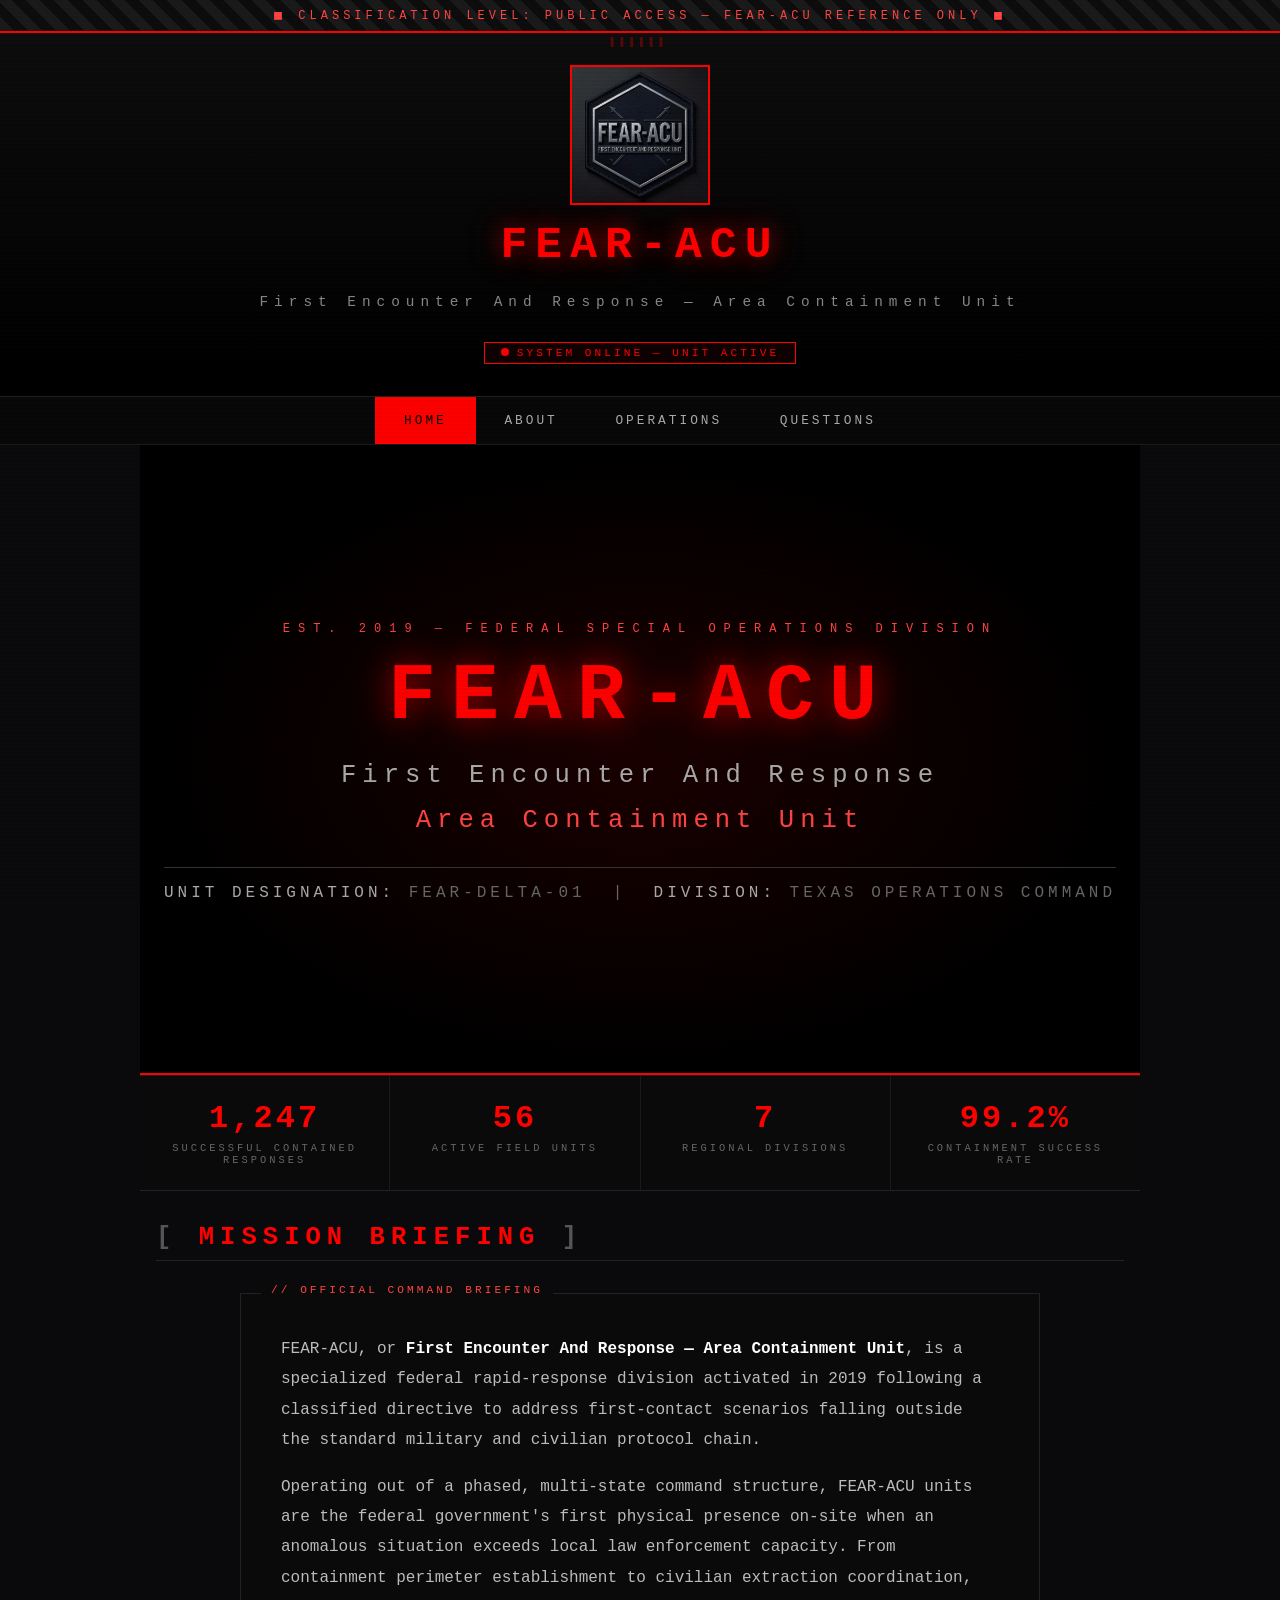
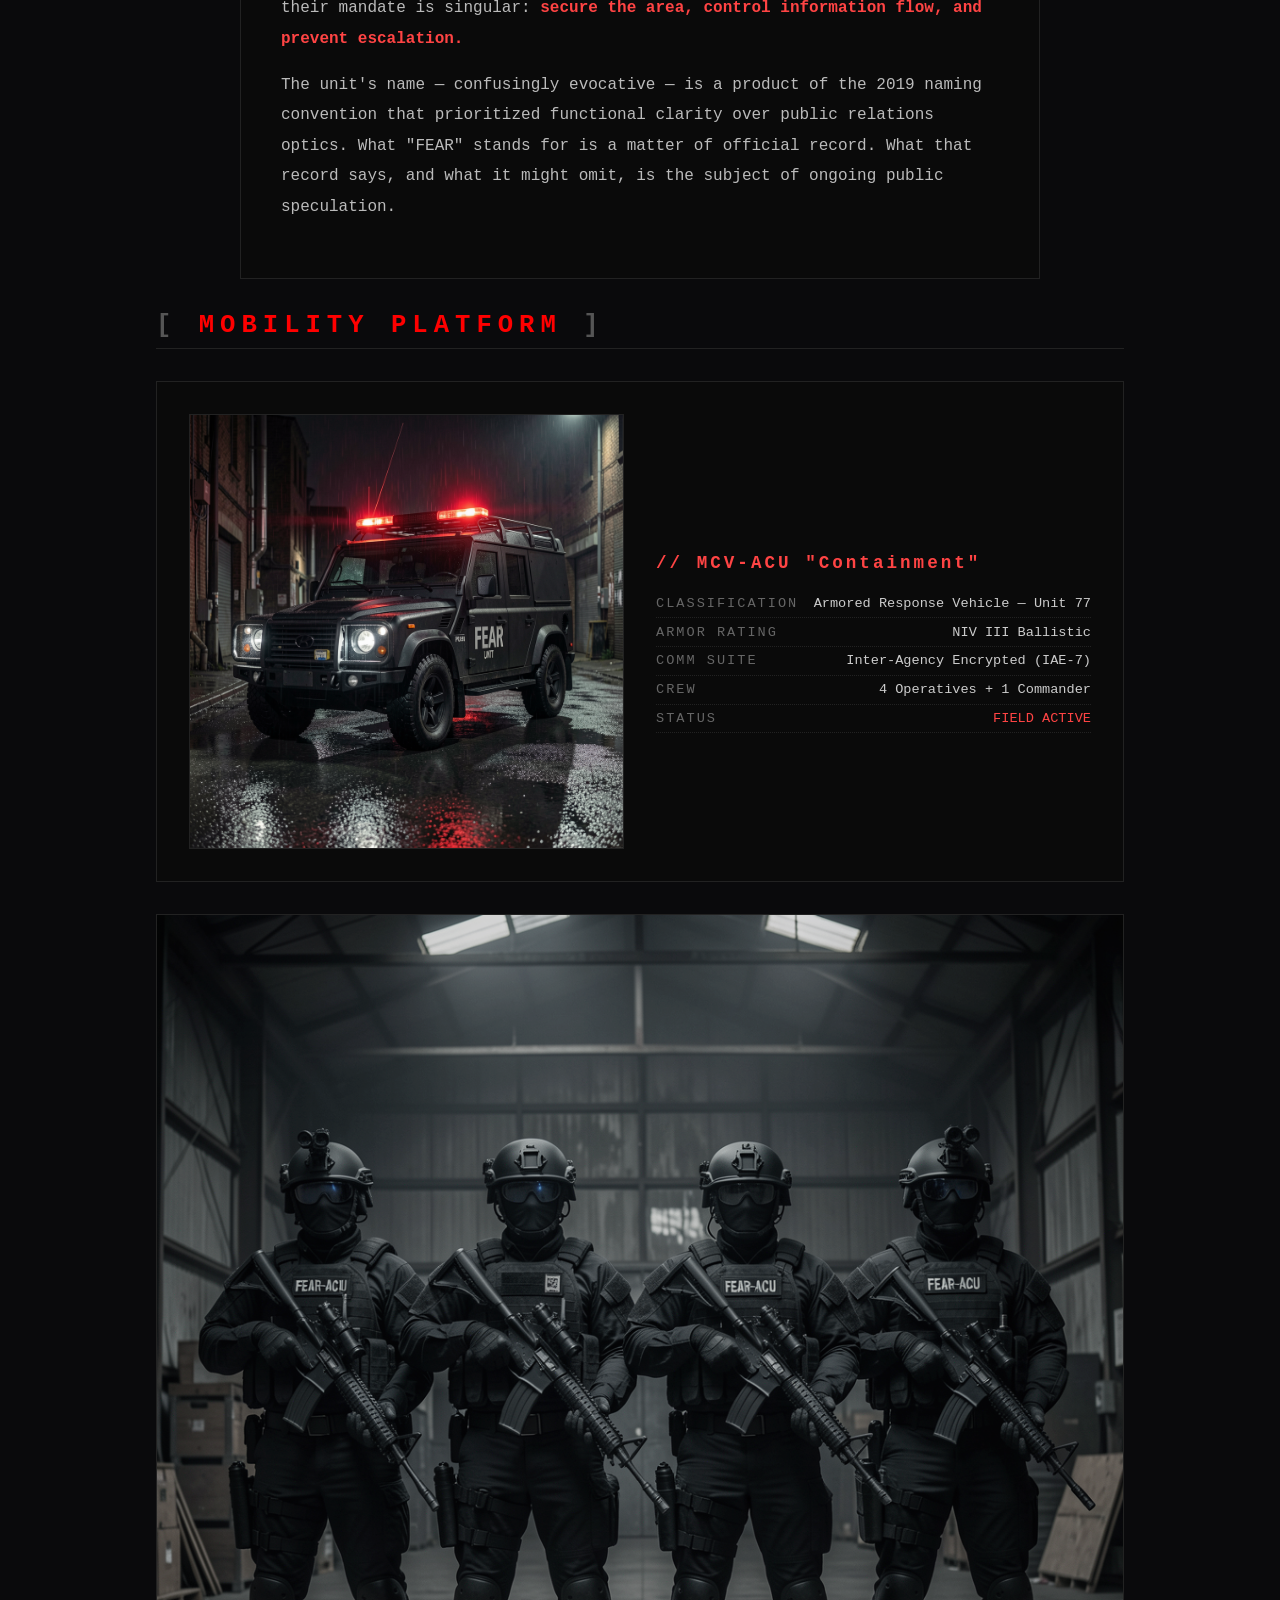
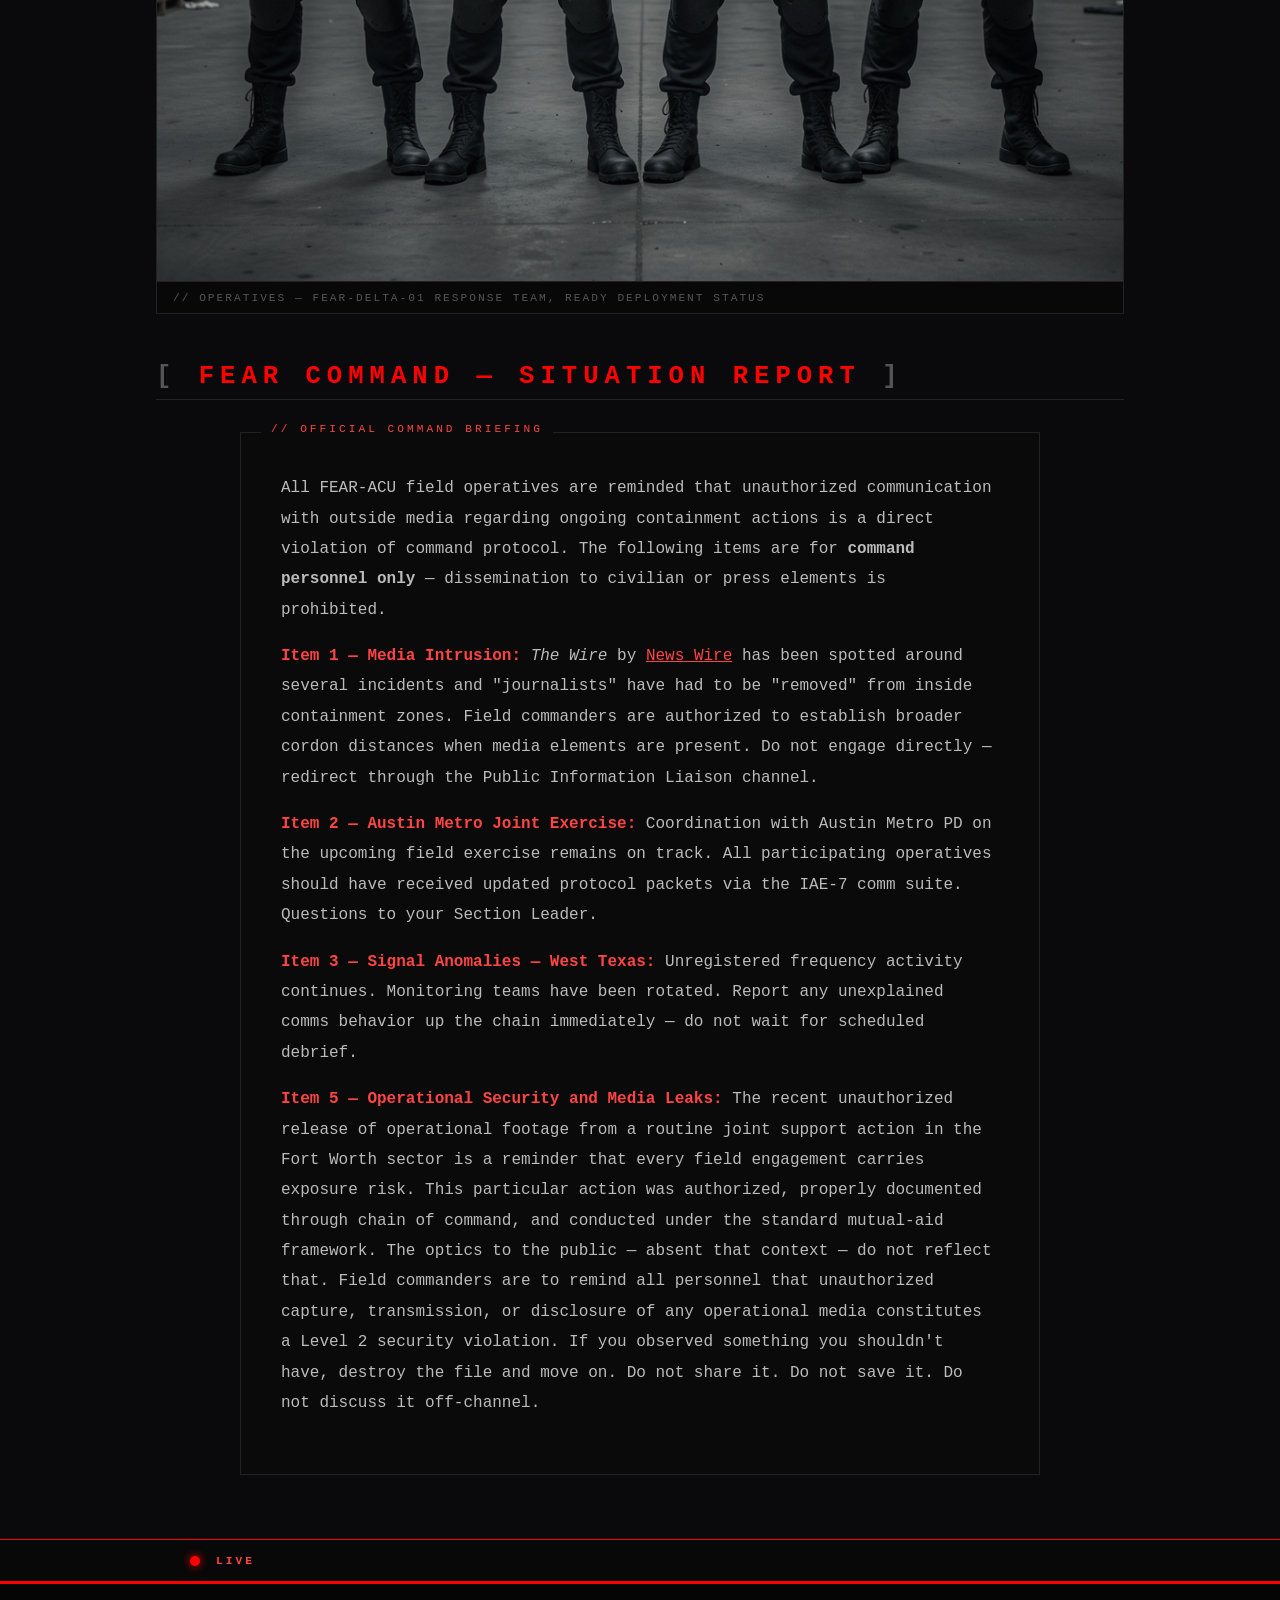
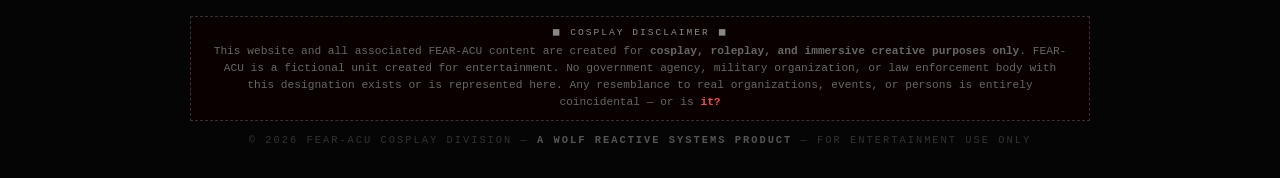
==== index.html @ 74fecc44 "Add FEAR Command Item 5: Fort Worth leak optics warning to field personnel" ====
<!DOCTYPE html>
<html lang="en">
<head>
    <meta charset="UTF-8">
    <meta name="viewport" content="width=device-width, initial-scale=1.0">
    <title>FEAR-ACU | First Encounter And Response - Area Containment Unit</title>
    <link rel="stylesheet" href="style.css">
</head>
<body>

    <div class="classified-bar">◼ CLASSIFICATION LEVEL: PUBLIC ACCESS — FEAR-ACU REFERENCE ONLY ◼</div>

    <header>
        <div class="logo">
            <img src="images/patch.png" alt="FEAR-ACU Patch" class="logo-img">
            <div class="logo-text">FEAR-ACU</div>
            <div class="logo-subtitle">First Encounter And Response — Area Containment Unit</div>
            <div class="status-badge">
                <span class="status-dot"></span>SYSTEM ONLINE — UNIT ACTIVE
            </div>
        </div>
    </header>

    <nav>
        <ul>
            <li><a href="index.html" class="active">Home</a></li>
            <li><a href="about.html">About</a></li>
            <li><a href="operations.html">Operations</a></li>
            <li><a href="questions.html">Questions</a></li>
        </ul>
    </nav>

    <section id="home">

        <!-- HERO -->
        <div class="hero">
            <div class="hero-line">Est. 2019 — Federal Special Operations Division</div>
            <div class="hero-title">FEAR-ACU</div>
            <div class="hero-sub">First Encounter And Response</div>
            <div class="hero-sub" style="color:#ff4444;">Area Containment Unit</div>
            <div class="hero-unit-type">
                <span>UNIT DESIGNATION:</span> FEAR-DELTA-01 &nbsp;|&nbsp;
                <span>DIVISION:</span> TEXAS OPERATIONS COMMAND
            </div>
        </div>

        <!-- STATS -->
        <div class="stat-strip">
            <div class="stat-box">
                <div class="stat-num">1,247</div>
                <div class="stat-label">Successful Contained Responses</div>
            </div>
            <div class="stat-box">
                <div class="stat-num">56</div>
                <div class="stat-label">Active Field Units</div>
            </div>
            <div class="stat-box">
                <div class="stat-num">7</div>
                <div class="stat-label">Regional Divisions</div>
            </div>
            <div class="stat-box">
                <div class="stat-num">99.2%</div>
                <div class="stat-label">Containment Success Rate</div>
            </div>
        </div>

        <!-- MISSION BRIEFING -->
        <div style="padding: 2rem 1rem; max-width: 1000px; margin: 0 auto;">
            <h2>Mission Briefing</h2>
            <div class="mission-block">
                <p>
                    FEAR-ACU, or <strong style="color:#fff;">First Encounter And Response — Area Containment Unit</strong>,
                    is a specialized federal rapid-response division activated in 2019 following a classified directive
                    to address first-contact scenarios falling outside the standard military and civilian protocol chain.
                </p>
                <p>
                    Operating out of a phased, multi-state command structure, FEAR-ACU units are the federal government's
                    first physical presence on-site when an anomalous situation exceeds local law enforcement capacity.
                    From containment perimeter establishment to civilian extraction coordination, their mandate is
                    singular: <strong style="color:#ff4444;">secure the area, control information flow, and prevent escalation.</strong>
                </p>
                <p>
                    The unit's name — confusingly evocative — is a product of the 2019 naming convention that prioritized
                    functional clarity over public relations optics. What "FEAR" stands for is a matter of official record.
                    What that record says, and what it might omit, is the subject of ongoing public speculation.
                </p>
            </div>

            <!-- VEHICLE SHOWCASE -->
            <h2>Mobility Platform</h2>
            <div class="vehicle-showcase">
                <img src="images/vehicle.png" alt="FEAR-ACU Mobile Command Vehicle" class="vehicle-img">
                <div class="vehicle-specs">
                    <h3>// MCV-ACU "Containment"</h3>
                    <div class="spec-row"><span class="spec-key">Classification</span><span class="spec-val">Armored Response Vehicle — Unit 77</span></div>
                    <div class="spec-row"><span class="spec-key">Armor Rating</span><span class="spec-val">NIV III Ballistic</span></div>
                    <div class="spec-row"><span class="spec-key">Comm Suite</span><span class="spec-val">Inter-Agency Encrypted (IAE-7)</span></div>
                    <div class="spec-row"><span class="spec-key">Crew</span><span class="spec-val">4 Operatives + 1 Commander</span></div>
                    <div class="spec-row"><span class="spec-key">Status</span><span class="spec-val" style="color:#ff4444;">FIELD ACTIVE</span></div>
                </div>
            </div>

            <!-- UNIT IMAGERY -->
            <div class="img-block">
                <img src="images/team.png" alt="FEAR-ACU Operatives in Formation">
                <div class="img-caption">// OPERATIVES — FEAR-DELTA-01 RESPONSE TEAM, READY DEPLOYMENT STATUS</div>
            </div>

            <!-- FEAR COMMAND UPDATE -->
            <h2 style="margin-top:3rem;">FEAR Command — Situation Report</h2>
            <div class="mission-block">
                <p>
                    All FEAR-ACU field operatives are reminded that unauthorized communication with outside media regarding ongoing containment actions is a direct violation of command protocol. The following items are for <strong>command personnel only</strong> — dissemination to civilian or press elements is prohibited.
                </p>
                <p>
                    <strong style="color:#ff4444;">Item 1 — Media Intrusion:</strong> <em>The Wire</em> by <a href="https://fearacu-news-wire.netlify.app/" style="color:#ff4444;text-decoration:underline;">News Wire</a> has been spotted around several incidents and "journalists" have had to be "removed" from inside containment zones. Field commanders are authorized to establish broader cordon distances when media elements are present. Do not engage directly — redirect through the Public Information Liaison channel.
                </p>
                <p>
                    <strong style="color:#ff4444;">Item 2 — Austin Metro Joint Exercise:</strong> Coordination with Austin Metro PD on the upcoming field exercise remains on track. All participating operatives should have received updated protocol packets via the IAE-7 comm suite. Questions to your Section Leader.
                </p>
                <p>
                    <strong style="color:#ff4444;">Item 3 — Signal Anomalies — West Texas:</strong> Unregistered frequency activity continues. Monitoring teams have been rotated. Report any unexplained comms behavior up the chain immediately — do not wait for scheduled debrief.
                </p>
                            <p>
                    <strong style="color:#ff4444;">Item 5 — Operational Security and Media Leaks:</strong> The recent unauthorized release of operational footage from a routine joint support action in the Fort Worth sector is a reminder that every field engagement carries exposure risk. This particular action was authorized, properly documented through chain of command, and conducted under the standard mutual-aid framework. The optics to the public — absent that context — do not reflect that. Field commanders are to remind all personnel that unauthorized capture, transmission, or disclosure of any operational media constitutes a Level 2 security violation. If you observed something you shouldn't have, destroy the file and move on. Do not share it. Do not save it. Do not discuss it off-channel.
                </p>

            </div>

        </div>
    </section>

    <!-- BREAKING TICKER -->
    <div class="ticker-bar" style="background:#080808;border-top:1px solid #ff0000;border-bottom:1px solid #ff0000;padding:0.7rem 1rem;overflow:hidden;">
      <div style="max-width:900px;margin:0 auto;display:flex;align-items:center;gap:1rem;">
        <span id="ticker-dot" style="width:10px;height:10px;background:#ff0000;border-radius:50%;flex-shrink:0;box-shadow:0 0 8px #ff0000;transition:background 0.4s;"></span>
        <span style="color:#ff4444;font-size:0.7rem;letter-spacing:3px;text-transform:uppercase;flex-shrink:0;font-weight:bold;">LIVE</span>
        <div style="flex:1;overflow:hidden;">
          <span id="breaking-text" style="color:#ccc;font-size:0.85rem;letter-spacing:0.5px;transition:opacity 0.4s;display:inline-block;width:100%;"></span>
        </div>
        <span style="color:#444;font-size:0.65rem;letter-spacing:2px;flex-shrink:0;" id="ticker-clock"></span>
      </div>
    </div>
    <footer>
        <div class="disclaimer">
            <div class="disclaimer-label">◼ Cosplay Disclaimer ◼</div>
            <p>
                This website and all associated FEAR-ACU content are created for <strong>cosplay, roleplay, and immersive creative purposes only</strong>.
                FEAR-ACU is a fictional unit created for entertainment. No government agency, military organization, or law enforcement body
                with this designation exists or is represented here. Any resemblance to real organizations, events, or persons is entirely coincidental
                — or is <strong style="color:#ff4444;">it?</strong>
            </p>
        </div>
        <div class="corp-info">
            © 2026 FEAR-ACU COSPLAY DIVISION — <b>A WOLF REACTIVE SYSTEMS PRODUCT</b> — FOR ENTERTAINMENT USE ONLY
        </div>
    </footer>

    <script>
        // Scanline effect
        const s = document.createElement('style');
        s.innerHTML = `
            body::after {
                content: '';
                position: fixed;
                top: 0; left: 0; right: 0; bottom: 0;
                background: repeating-linear-gradient(0deg, transparent, transparent 2px, rgba(0,0,0,0.03) 2px, rgba(0,0,0,0.03) 4px);
                pointer-events: none;
                z-index: 9999;
            }
        `;
        document.head.appendChild(s);

        // Random glitch on hero
        setInterval(() => {
            const hero = document.querySelector('.hero-title');
            if (Math.random() > 0.92) {
                hero.style.transform = 'skewX(' + (Math.random()*4-2) + 'deg)';
                hero.style.opacity = '0.8';
                setTimeout(() => { hero.style.transform=''; hero.style.opacity='1'; }, 80);
            }
        }, 200);
    </script>
</body>
</html>
---- style.css ----
* { margin: 0; padding: 0; box-sizing: border-box; }

        body {
            background: #0a0a0c;
            color: #c8c8c8;
            font-family: 'Courier New', Courier, monospace;
            min-height: 100vh;
        }

        /* CLASSIFIED BAR */
        .classified-bar {
            background: repeating-linear-gradient(
                45deg,
                #1a1a1a,
                #1a1a1a 10px,
                #0d0d0d 10px,
                #0d0d0d 20px
            );
            text-align: center;
            padding: 8px;
            border-bottom: 2px solid #ff0000;
            font-size: 0.75rem;
            letter-spacing: 4px;
            color: #ff4444;
            text-transform: uppercase;
            animation: blink-bar 3s infinite;
        }
        @keyframes blink-bar {
            0%, 90%, 100% { opacity: 1; }
            95% { opacity: 0.4; }
        }

        /* HEADER */
        header {
            background: linear-gradient(180deg, #0d0d0d 0%, #000 100%);
            border-bottom: 1px solid #222;
            padding: 2rem 1rem;
            text-align: center;
            position: relative;
            overflow: hidden;
        }
        header::before {
            content: '▌▌▌▌▌▌';
            position: absolute;
            top: 0;
            left: 0;
            right: 0;
            color: #ff0000;
            font-size: 0.6rem;
            letter-spacing: 4px;
            line-height: 1.2rem;
            opacity: 0.3;
        }
        .logo {
            display: flex;
            flex-direction: column;
            align-items: center;
            gap: 1rem;
        }
        .logo-img {
            width: 140px;
            height: 140px;
            border: 2px solid #ff0000;
            image-rendering: auto;
        }
        .logo-text {
            font-size: 2.8rem;
            font-weight: bold;
            color: #ff0000;
            letter-spacing: 8px;
            text-shadow: 0 0 20px rgba(255,0,0,0.5), 0 0 40px rgba(255,0,0,0.3);
            line-height: 1.1;
        }
        .logo-subtitle {
            font-size: 0.9rem;
            color: #888;
            letter-spacing: 6px;
            margin-top: 0.5rem;
        }
        .status-badge {
            display: inline-block;
            margin-top: 1rem;
            padding: 4px 16px;
            border: 1px solid #ff0000;
            color: #ff0000;
            font-size: 0.7rem;
            letter-spacing: 3px;
            background: rgba(255,0,0,0.05);
        }
        .status-dot {
            display: inline-block;
            width: 8px;
            height: 8px;
            background: #ff0000;
            border-radius: 50%;
            margin-right: 8px;
            animation: pulse-dot 1.5s infinite;
        }
        @keyframes pulse-dot {
            0%, 100% { opacity: 1; box-shadow: 0 0 6px #ff0000; }
            50% { opacity: 0.3; box-shadow: 0 0 2px #ff0000; }
        }

        /* NAVIGATION */
        nav {
            background: #080808;
            border-bottom: 1px solid #1a1a1a;
            padding: 0;
            position: sticky;
            top: 0;
            z-index: 100;
        }
        nav ul {
            list-style: none;
            display: flex;
            justify-content: center;
            flex-wrap: wrap;
        }
        nav li {
            position: relative;
        }
        nav a {
            display: block;
            padding: 1rem 1.8rem;
            color: #aaa;
            text-decoration: none;
            font-size: 0.8rem;
            letter-spacing: 3px;
            text-transform: uppercase;
            border-right: 1px solid #111;
            transition: all 0.2s;
        }
        nav a:hover, nav a.active {
            background: #ff0000;
            color: #000;
        }
        nav a:last-child { border-right: none; }

        /* SECTIONS */
        section {
            padding: 3rem 1rem;
            max-width: 1000px;
            margin: 0 auto;
        }
        h2 {
            color: #ff0000;
            font-size: 1.6rem;
            letter-spacing: 6px;
            text-transform: uppercase;
            border-bottom: 1px solid #222;
            padding-bottom: 0.5rem;
            margin-bottom: 1.5rem;
        }
        h2::before {
            content: '[ ';
            color: #555;
        }
        h2::after {
            content: ' ]';
            color: #555;
        }
        h3 {
            color: #ddd;
            letter-spacing: 2px;
            margin: 1.5rem 0 0.5rem;
            font-size: 1.1rem;
        }
        p {
            line-height: 1.8;
            margin-bottom: 1rem;
            color: #aaa;
        }

        /* HOME - SPLASH LAYOUT */
        #home {
            padding: 0;
        }
        .hero {
            position: relative;
            text-align: center;
            min-height: 70vh;
            display: flex;
            align-items: center;
            justify-content: center;
            flex-direction: column;
            padding: 3rem 1rem;
            background: radial-gradient(ellipse at center, #1a0000 0%, #000 70%);
            border-bottom: 2px solid #ff0000;
        }
        .hero-line {
            font-size: 0.75rem;
            letter-spacing: 8px;
            color: #ff4444;
            text-transform: uppercase;
            margin: 0.3rem 0;
        }
        .hero-title {
            font-size: 5rem;
            font-weight: bold;
            color: #ff0000;
            letter-spacing: 15px;
            text-shadow: 0 0 30px rgba(255,0,0,0.6), 0 0 60px rgba(255,0,0,0.3);
            margin: 1rem 0;
            line-height: 1;
        }
        .hero-sub {
            font-size: 1.6rem;
            color: #aaa;
            letter-spacing: 6px;
            margin: 0.5rem 0;
        }
        .hero-unit-type {
            font-size: 1rem;
            letter-spacing: 4px;
            color: #666;
            margin-top: 1.5rem;
            border-top: 1px solid #333;
            padding-top: 1rem;
        }
        .hero-unit-type span {
            color: #aaa;
        }

        /* MISSION BLOCK */
        .mission-block {
            background: #0a0a0a;
            border: 1px solid #222;
            padding: 2.5rem;
            margin: 2rem auto;
            max-width: 800px;
            position: relative;
        }
        .mission-block::before {
            content: '// OFFICIAL COMMAND BRIEFING';
            position: absolute;
            top: -10px;
            left: 20px;
            background: #0a0a0a;
            padding: 0 10px;
            color: #ff4444;
            font-size: 0.7rem;
            letter-spacing: 3px;
        }
        .mission-block p {
            color: #bbb;
            font-size: 1rem;
            line-height: 1.9;
        }

        /* HOME STAT STRIP */
        .stat-strip {
            display: grid;
            grid-template-columns: repeat(auto-fit, minmax(200px, 1fr));
            gap: 1px;
            background: #1a1a1a;
            border-top: 1px solid #222;
            border-bottom: 1px solid #222;
        }
        .stat-box {
            background: #0a0a0a;
            padding: 1.5rem;
            text-align: center;
        }
        .stat-num {
            font-size: 2rem;
            color: #ff0000;
            font-weight: bold;
            letter-spacing: 3px;
        }
        .stat-label {
            font-size: 0.65rem;
            color: #666;
            letter-spacing: 3px;
            text-transform: uppercase;
            margin-top: 0.3rem;
        }

        /* VEHICLE SHOWCASE */
        .vehicle-showcase {
            display: grid;
            grid-template-columns: 1fr 1fr;
            align-items: center;
            gap: 2rem;
            border: 1px solid #222;
            padding: 2rem;
            margin: 2rem 0;
            background: #0a0a0a;
        }
        .vehicle-img {
            width: 100%;
            border: 1px solid #222;
            display: block;
        }
        .vehicle-specs h3 {
            color: #ff4444;
            letter-spacing: 3px;
            margin-bottom: 1rem;
        }
        .spec-row {
            display: flex;
            justify-content: space-between;
            border-bottom: 1px dotted #222;
            padding: 0.4rem 0;
            font-size: 0.85rem;
        }
        .spec-key { color: #666; letter-spacing: 2px; text-transform: uppercase; }
        .spec-val { color: #ccc; }

        /* IMAGE BLOCKS */
        .img-block {
            border: 1px solid #222;
            margin: 1.5rem 0;
            overflow: hidden;
        }
        .img-block img {
            width: 100%;
            display: block;
            opacity: 0.85;
            transition: opacity 0.3s;
            filter: saturate(0.7);
        }
        .img-block:hover img { opacity: 1; filter: saturate(1); }
        .img-caption {
            background: #080808;
            padding: 0.6rem 1rem;
            font-size: 0.7rem;
            color: #555;
            letter-spacing: 2px;
            text-transform: uppercase;
            border-top: 1px solid #222;
        }

        /* ABOUT - TEAM GRID */
        .team-grid {
            display: grid;
            grid-template-columns: repeat(auto-fit, minmax(240px, 1fr));
            gap: 1px;
            background: #1a1a1a;
            border: 1px solid #222;
            margin: 2rem 0;
        }
        .team-card {
            background: #0a0a0a;
            padding: 1.5rem;
            text-align: center;
            transition: background 0.3s;
        }
        .team-card:hover { background: #0d0000; }
        .team-card img {
            width: 150px;
            height: 150px;
            object-fit: cover;
            border: 2px solid #222;
            margin-bottom: 1rem;
            filter: grayscale(40%) contrast(1.1);
            display: block;
            margin: 0 auto 1rem;
        }
        .team-name {
            color: #ddd;
            font-size: 1rem;
            letter-spacing: 3px;
            text-transform: uppercase;
            margin-bottom: 0.3rem;
        }
        .team-rank {
            color: #ff4444;
            font-size: 0.7rem;
            letter-spacing: 2px;
        }
        .team-role {
            color: #666;
            font-size: 0.75rem;
            margin-top: 0.5rem;
            line-height: 1.5;
        }

        /* NEWS GRID */
        .news-grid {
            display: grid;
            grid-template-columns: repeat(auto-fit, minmax(300px, 1fr));
            gap: 1px;
            background: #1a1a1a;
            border: 1px solid #222;
        }
        .news-card {
            background: #0a0a0a;
            padding: 1.5rem;
            border-bottom: 1px solid #1a1a1a;
        }
        .news-tag {
            background: #ff0000;
            color: #000;
            padding: 2px 8px;
            font-size: 0.6rem;
            letter-spacing: 2px;
            text-transform: uppercase;
            display: inline-block;
            margin-bottom: 0.8rem;
            font-weight: bold;
        }
        .news-card h3 {
            color: #ddd;
            font-size: 0.95rem;
            letter-spacing: 1px;
            margin-bottom: 0.5rem;
            line-height: 1.4;
        }
        .news-card p {
            color: #888;
            font-size: 0.8rem;
            line-height: 1.7;
        }
        .news-date {
            color: #444;
            font-size: 0.65rem;
            letter-spacing: 2px;
            margin-top: 1rem;
        }

        /* QUESTIONS SECTION */
        .question-list {
            border: 1px solid #222;
            background: #0a0a0a;
        }
        .question-item {
            padding: 1.2rem 1.5rem;
            border-bottom: 1px solid #1a1a1a;
            display: flex;
            align-items: flex-start;
            gap: 1rem;
        }
        .question-item:last-child { border-bottom: none; }
        .q-mark {
            color: #ff0000;
            font-size: 1.5rem;
            font-weight: bold;
            flex-shrink: 0;
            line-height: 1;
        }
        .q-text {
            color: #bbb;
            font-size: 0.9rem;
            line-height: 1.7;
            font-style: italic;
        }

        /* CONTACT */
        .contact-box {
            border: 1px solid #222;
            padding: 2rem;
            background: #0a0a0a;
            text-align: center;
        }
        .contact-box a {
            color: #ff4444;
            letter-spacing: 2px;
        }

        /* FOOTER + DISCLAIMER */
        footer {
            background: #050505;
            border-top: 2px solid #ff0000;
            padding: 2rem 1rem;
            text-align: center;
        }
        .disclaimer {
            background: #0a0000;
            border: 1px dashed #333;
            padding: 0.6rem 1rem;
            margin: 0 auto 0.8rem;
            max-width: 900px;
        }
        .disclaimer-label {
            color: #888;
            font-size: 0.6rem;
            letter-spacing: 2px;
            text-transform: uppercase;
            margin-bottom: 0.3rem;
        }
        .disclaimer p {
            color: #666;
            font-size: 0.7rem;
            line-height: 1.5;
            margin: 0;
        }
        .corp-info {
            color: #333;
            font-size: 0.65rem;
            letter-spacing: 2px;
            text-transform: uppercase;
        }
        .corp-info b { color: #555; }

        /* MOBILE */
        @media (max-width: 600px) {
            .hero-title { font-size: 2.8rem; letter-spacing: 8px; }
            .hero-sub { font-size: 1.1rem; letter-spacing: 3px; }
            nav a { padding: 0.8rem 1rem; font-size: 0.7rem; letter-spacing: 1px; }
            .vehicle-showcase { grid-template-columns: 1fr; }
        }
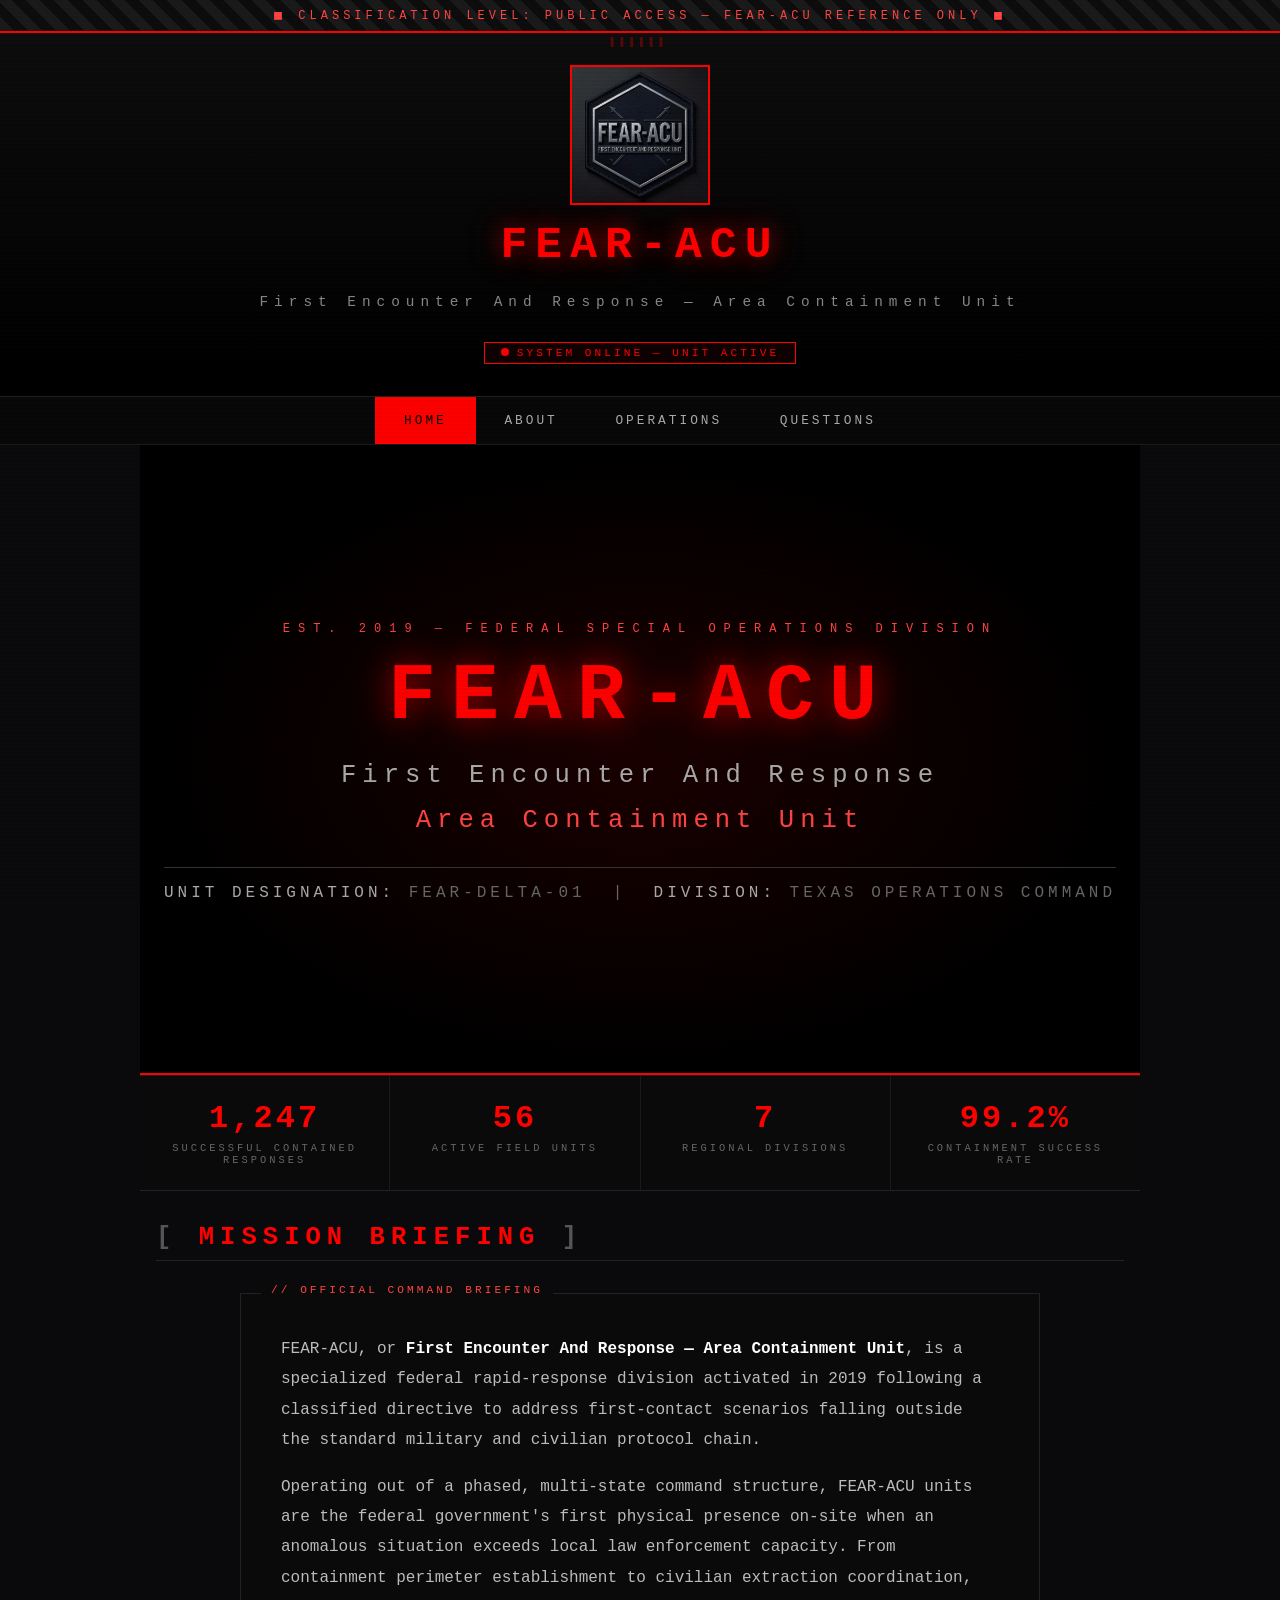
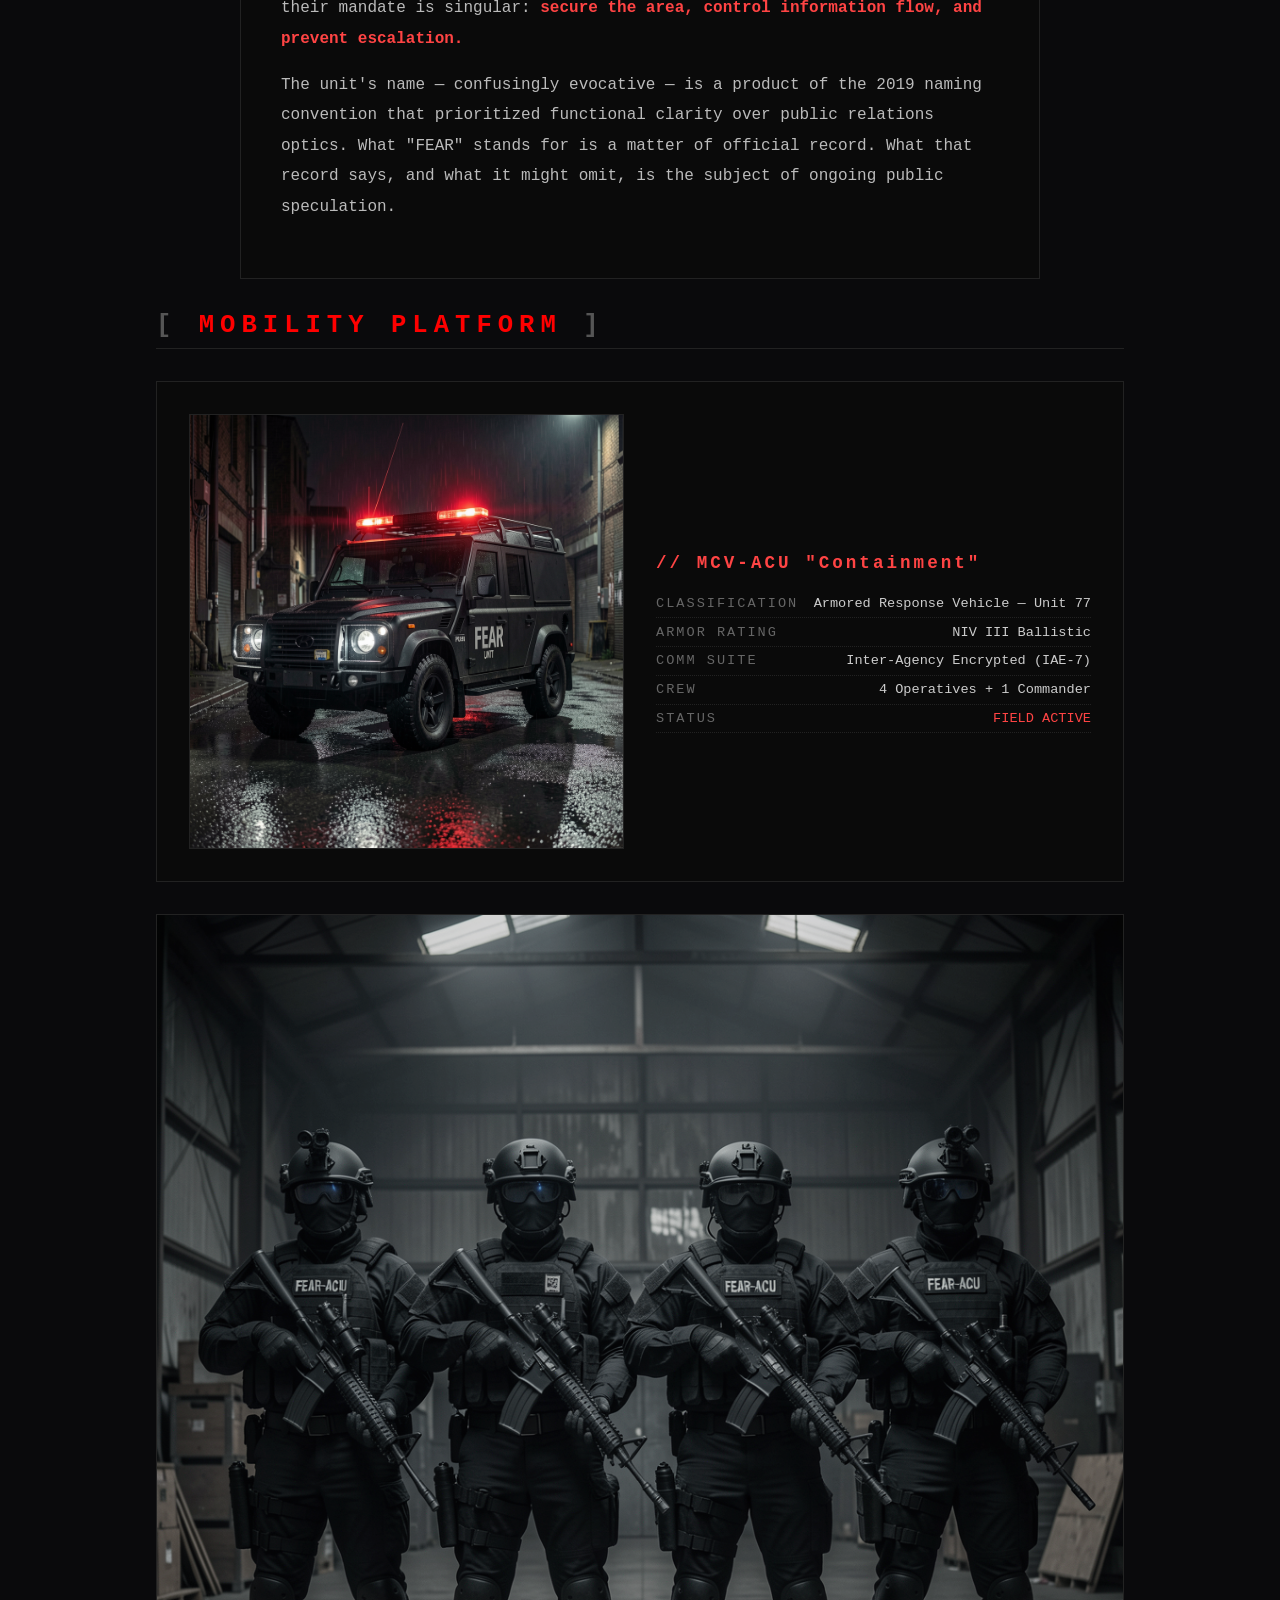
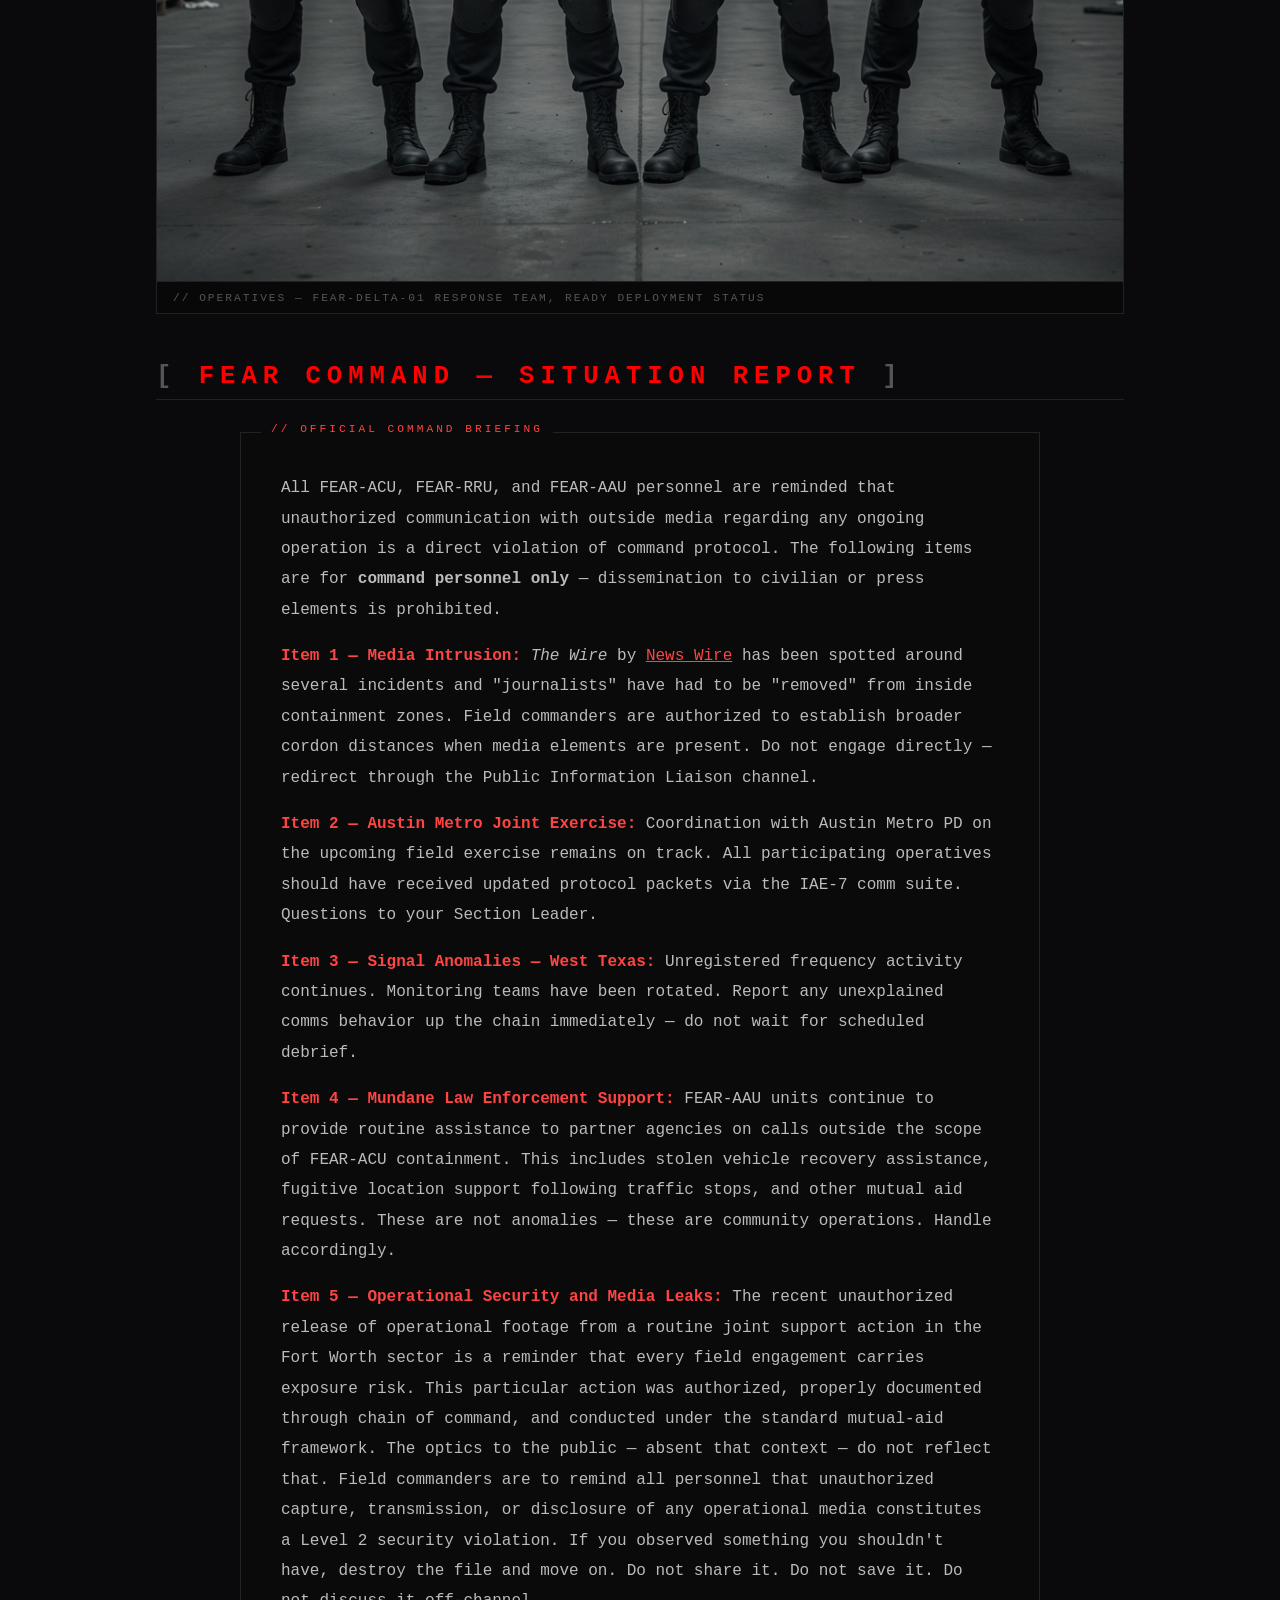
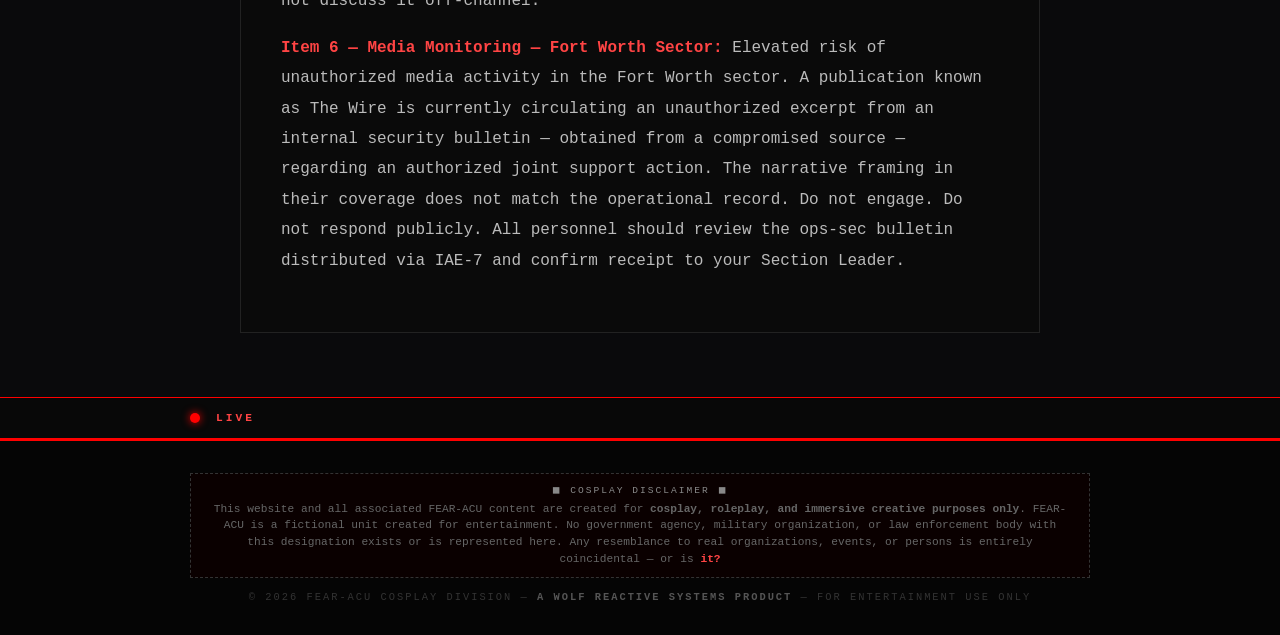
==== commit 12fd0bc5: "Add FEAR Command Item 6: The Wire leak / media monitoring warning" ====
--- a/index.html
+++ b/index.html
@@ -110,8 +110,8 @@
             <h2 style="margin-top:3rem;">FEAR Command — Situation Report</h2>
             <div class="mission-block">
                 <p>
-                    All FEAR-ACU field operatives are reminded that unauthorized communication with outside media regarding ongoing containment actions is a direct violation of command protocol. The following items are for <strong>command personnel only</strong> — dissemination to civilian or press elements is prohibited.
-                </p>
+                    All FEAR-ACU, FEAR-RRU, and FEAR-AAU personnel are reminded that unauthorized communication with outside media regarding any ongoing operation is a direct violation of command protocol. The following items are for <strong>command personnel only</strong> — dissemination to civilian or press elements is prohibited.
+
                 <p>
                     <strong style="color:#ff4444;">Item 1 — Media Intrusion:</strong> <em>The Wire</em> by <a href="https://fearacu-news-wire.netlify.app/" style="color:#ff4444;text-decoration:underline;">News Wire</a> has been spotted around several incidents and "journalists" have had to be "removed" from inside containment zones. Field commanders are authorized to establish broader cordon distances when media elements are present. Do not engage directly — redirect through the Public Information Liaison channel.
                 </p>
@@ -121,10 +121,15 @@
                 <p>
                     <strong style="color:#ff4444;">Item 3 — Signal Anomalies — West Texas:</strong> Unregistered frequency activity continues. Monitoring teams have been rotated. Report any unexplained comms behavior up the chain immediately — do not wait for scheduled debrief.
                 </p>
-                            <p>
+                <p>
+                    <strong style="color:#ff4444;">Item 4 — Mundane Law Enforcement Support:</strong> FEAR-AAU units continue to provide routine assistance to partner agencies on calls outside the scope of FEAR-ACU containment. This includes stolen vehicle recovery assistance, fugitive location support following traffic stops, and other mutual aid requests. These are not anomalies — these are community operations. Handle accordingly.
+                </p>
+                <p>
                     <strong style="color:#ff4444;">Item 5 — Operational Security and Media Leaks:</strong> The recent unauthorized release of operational footage from a routine joint support action in the Fort Worth sector is a reminder that every field engagement carries exposure risk. This particular action was authorized, properly documented through chain of command, and conducted under the standard mutual-aid framework. The optics to the public — absent that context — do not reflect that. Field commanders are to remind all personnel that unauthorized capture, transmission, or disclosure of any operational media constitutes a Level 2 security violation. If you observed something you shouldn't have, destroy the file and move on. Do not share it. Do not save it. Do not discuss it off-channel.
                 </p>
-
+                <p>
+                    <strong style="color:#ff4444;">Item 6 — Media Monitoring — Fort Worth Sector:</strong> Elevated risk of unauthorized media activity in the Fort Worth sector. A publication known as The Wire is currently circulating an unauthorized excerpt from an internal security bulletin — obtained from a compromised source — regarding an authorized joint support action. The narrative framing in their coverage does not match the operational record. Do not engage. Do not respond publicly. All personnel should review the ops-sec bulletin distributed via IAE-7 and confirm receipt to your Section Leader.
+                </p>
             </div>
 
         </div>
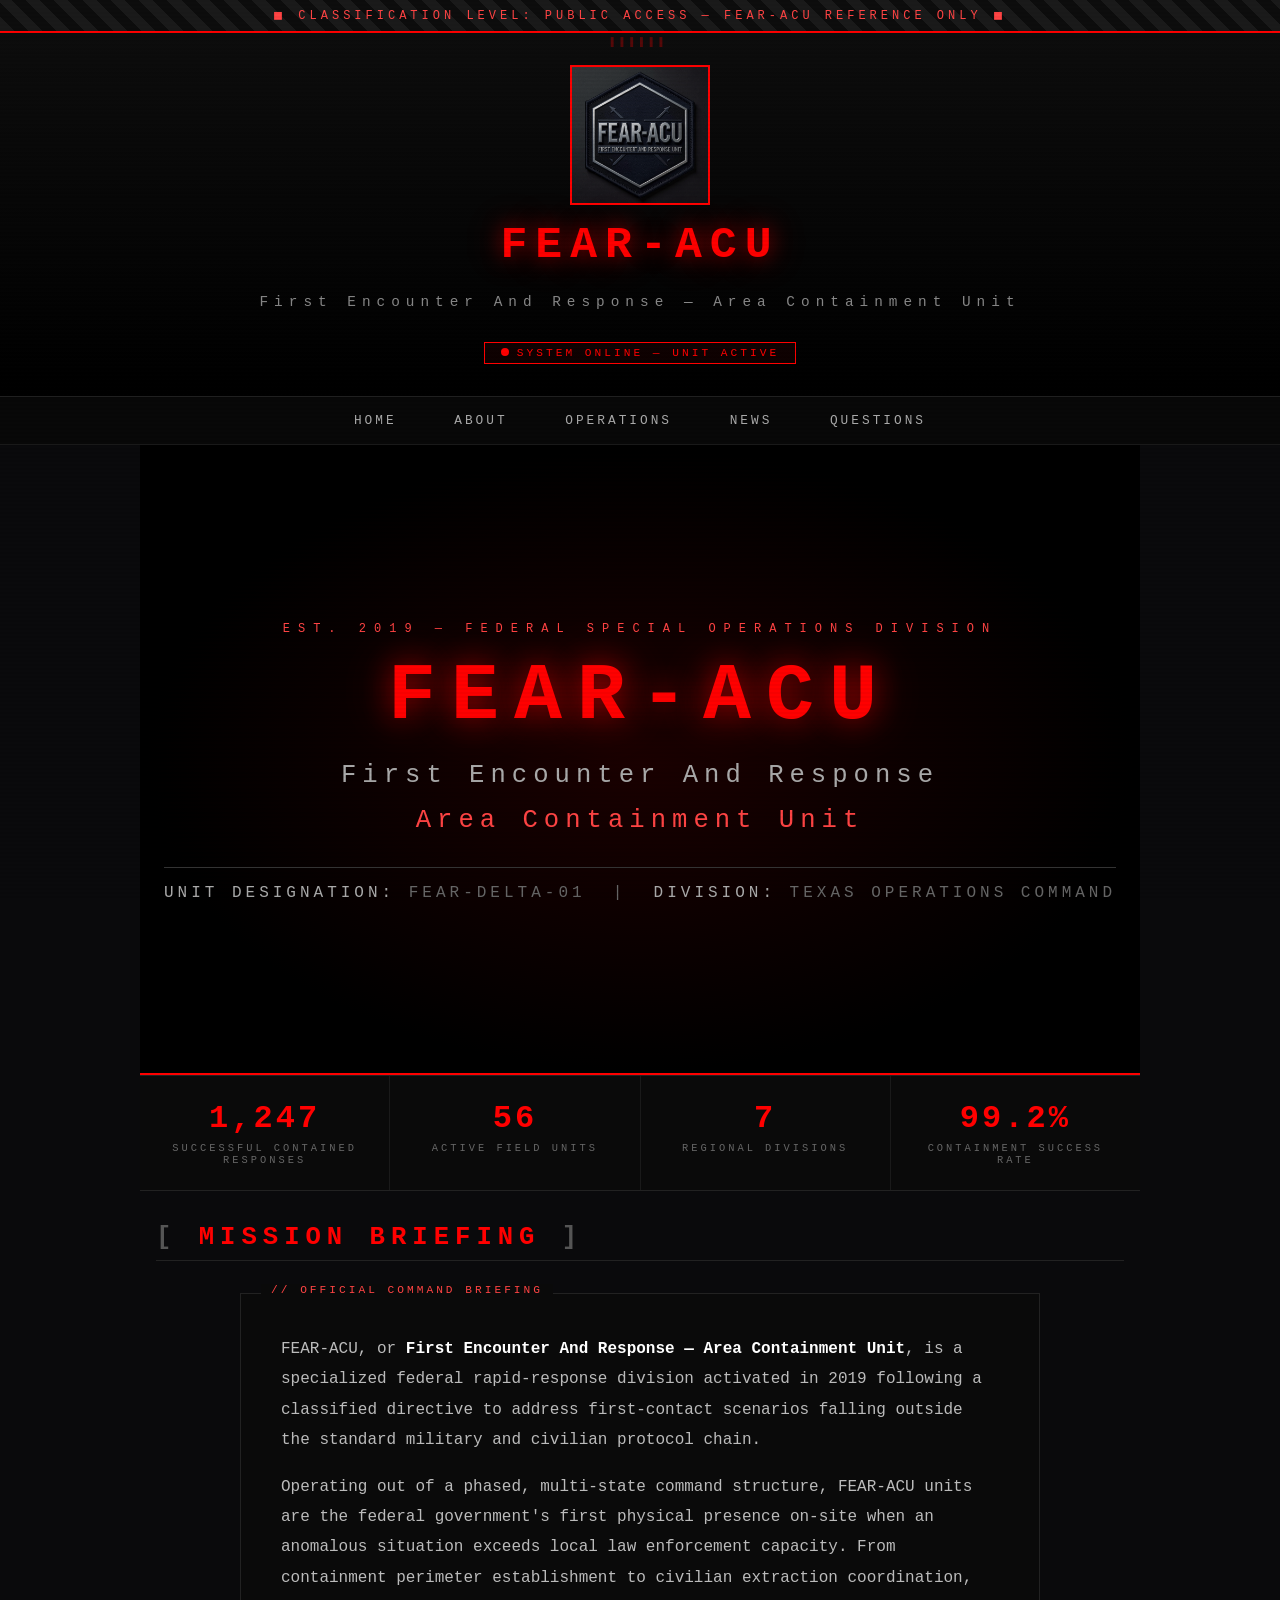
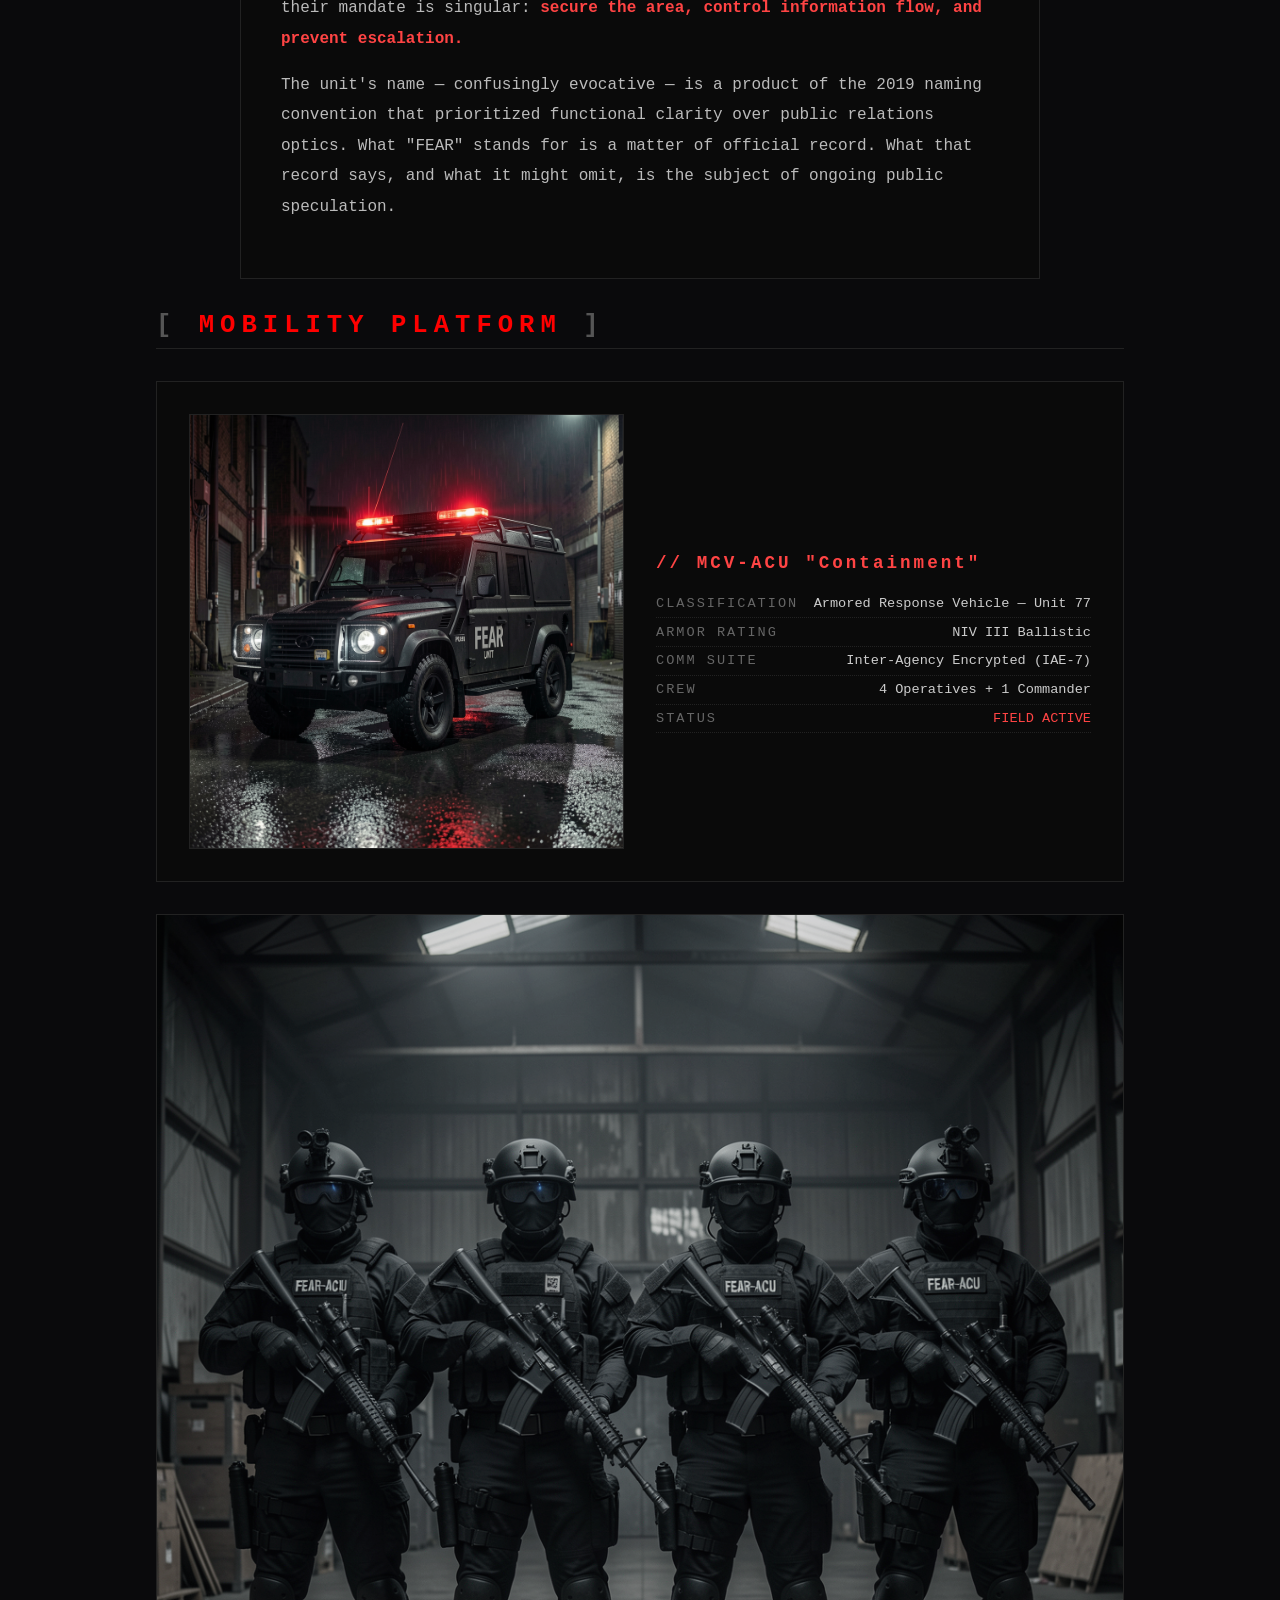
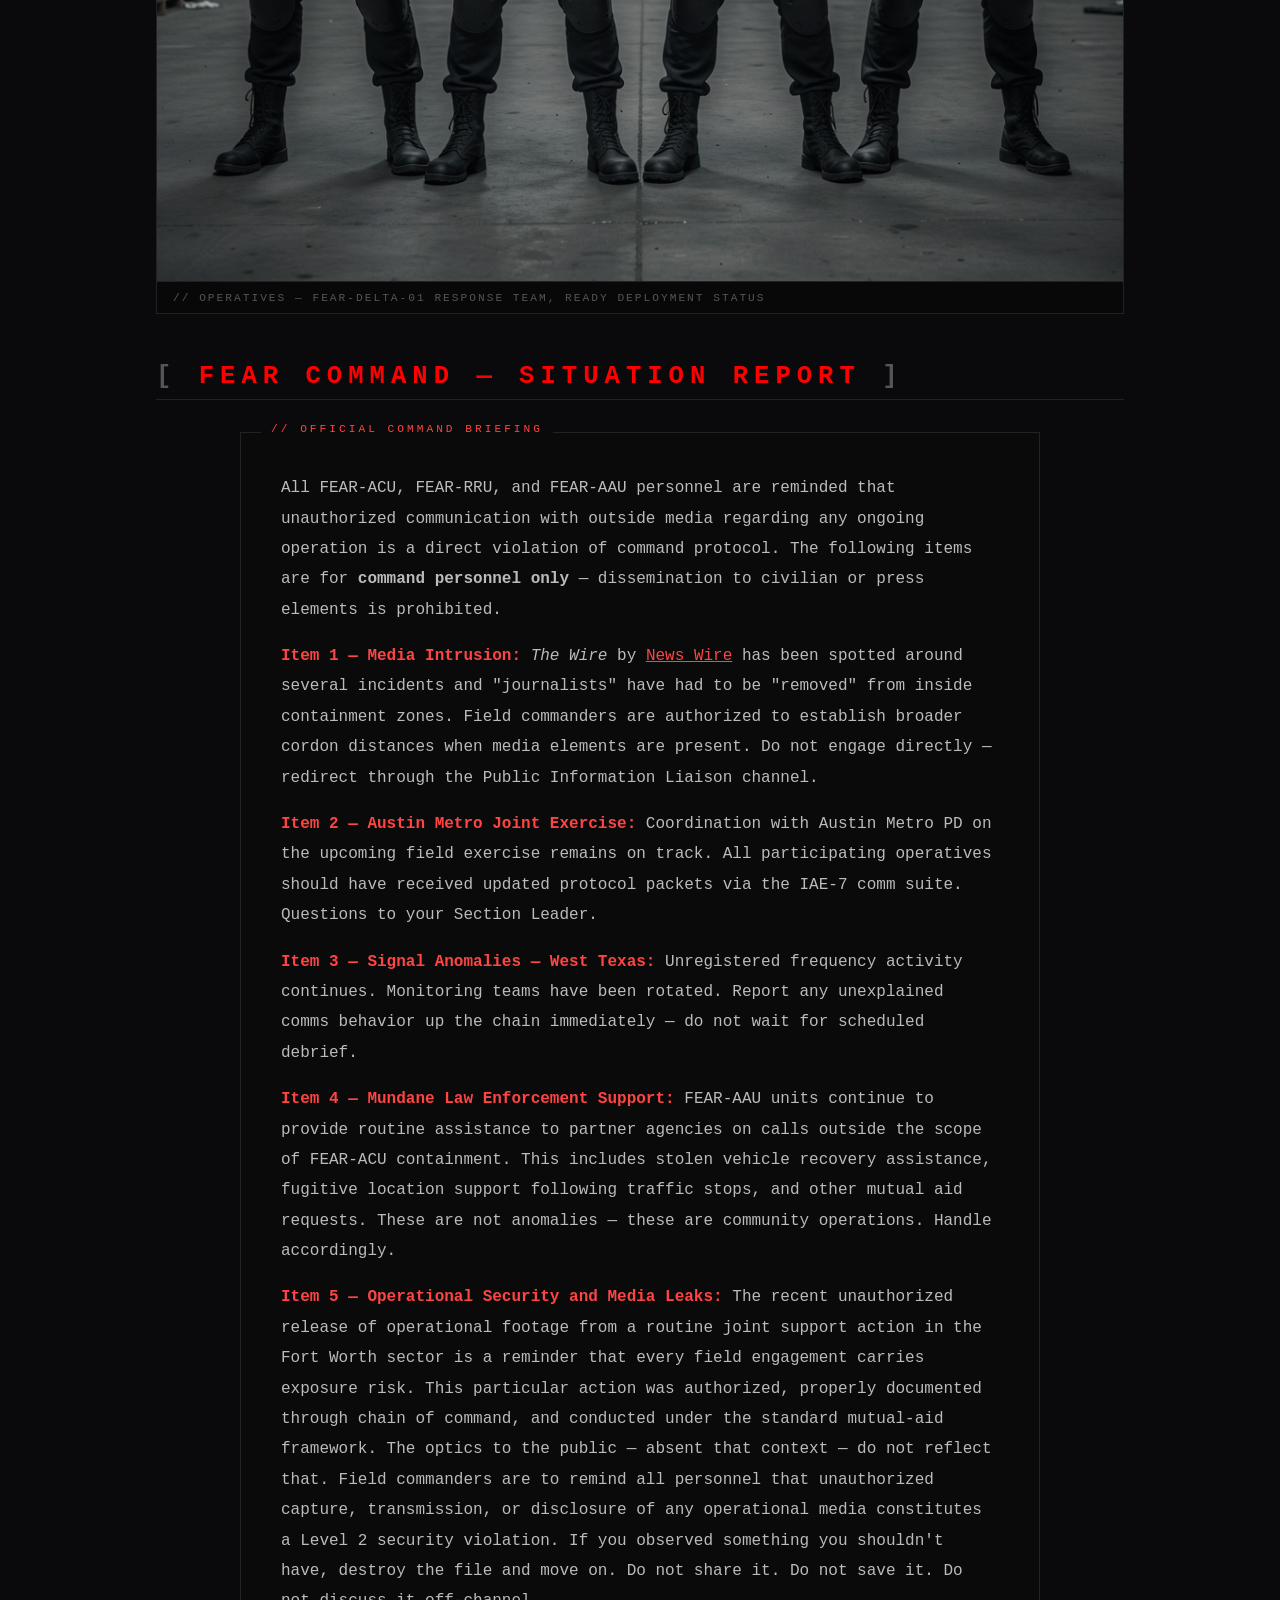
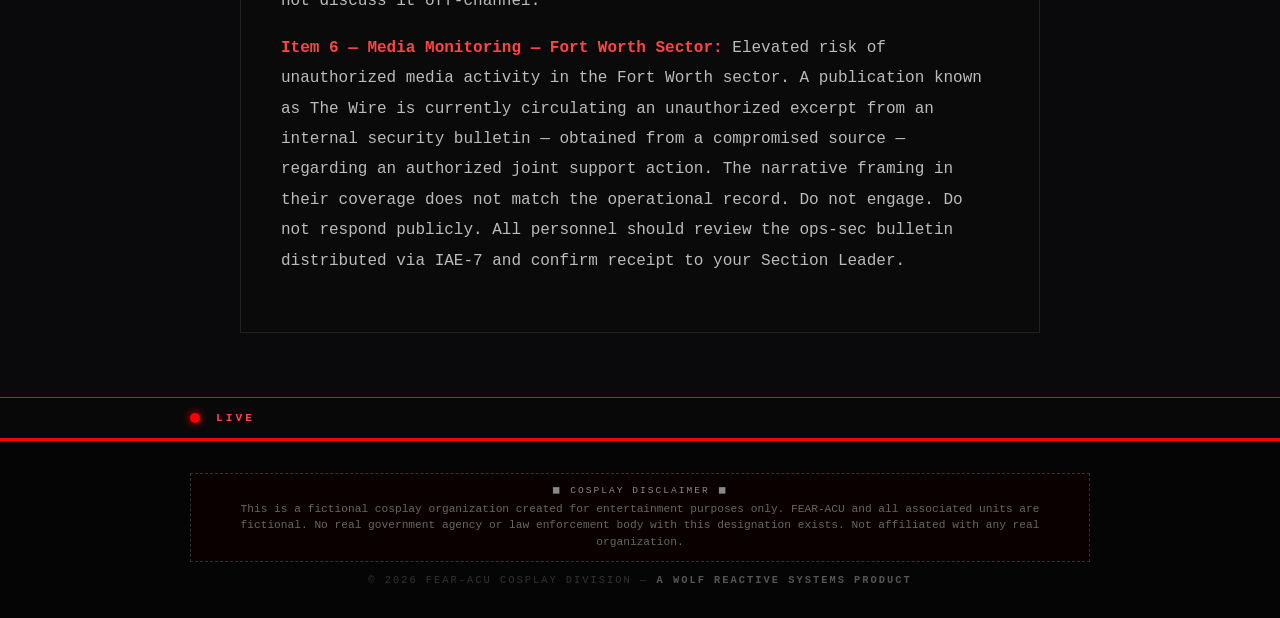
==== commit 6f9a84a8: "Clean up: standardized nav, compact disclaimer across all pages" ====
--- a/index.html
+++ b/index.html
@@ -21,11 +21,12 @@
         </div>
     </header>
 
-    <nav>
+        <nav>
         <ul>
-            <li><a href="index.html" class="active">Home</a></li>
+            <li><a href="index.html">Home</a></li>
             <li><a href="about.html">About</a></li>
             <li><a href="operations.html">Operations</a></li>
+            <li><a href="https://fearacu-news-wire.netlify.app/">News</a></li>
             <li><a href="questions.html">Questions</a></li>
         </ul>
     </nav>
@@ -149,16 +150,9 @@
     <footer>
         <div class="disclaimer">
             <div class="disclaimer-label">◼ Cosplay Disclaimer ◼</div>
-            <p>
-                This website and all associated FEAR-ACU content are created for <strong>cosplay, roleplay, and immersive creative purposes only</strong>.
-                FEAR-ACU is a fictional unit created for entertainment. No government agency, military organization, or law enforcement body
-                with this designation exists or is represented here. Any resemblance to real organizations, events, or persons is entirely coincidental
-                — or is <strong style="color:#ff4444;">it?</strong>
-            </p>
+            <p>This is a fictional cosplay organization created for entertainment purposes only. FEAR-ACU and all associated units are fictional. No real government agency or law enforcement body with this designation exists. Not affiliated with any real organization.</p>
         </div>
-        <div class="corp-info">
-            © 2026 FEAR-ACU COSPLAY DIVISION — <b>A WOLF REACTIVE SYSTEMS PRODUCT</b> — FOR ENTERTAINMENT USE ONLY
-        </div>
+        <div class="corp-info">© 2026 FEAR-ACU COSPLAY DIVISION — <b>A WOLF REACTIVE SYSTEMS PRODUCT</b></div>
     </footer>
 
     <script>
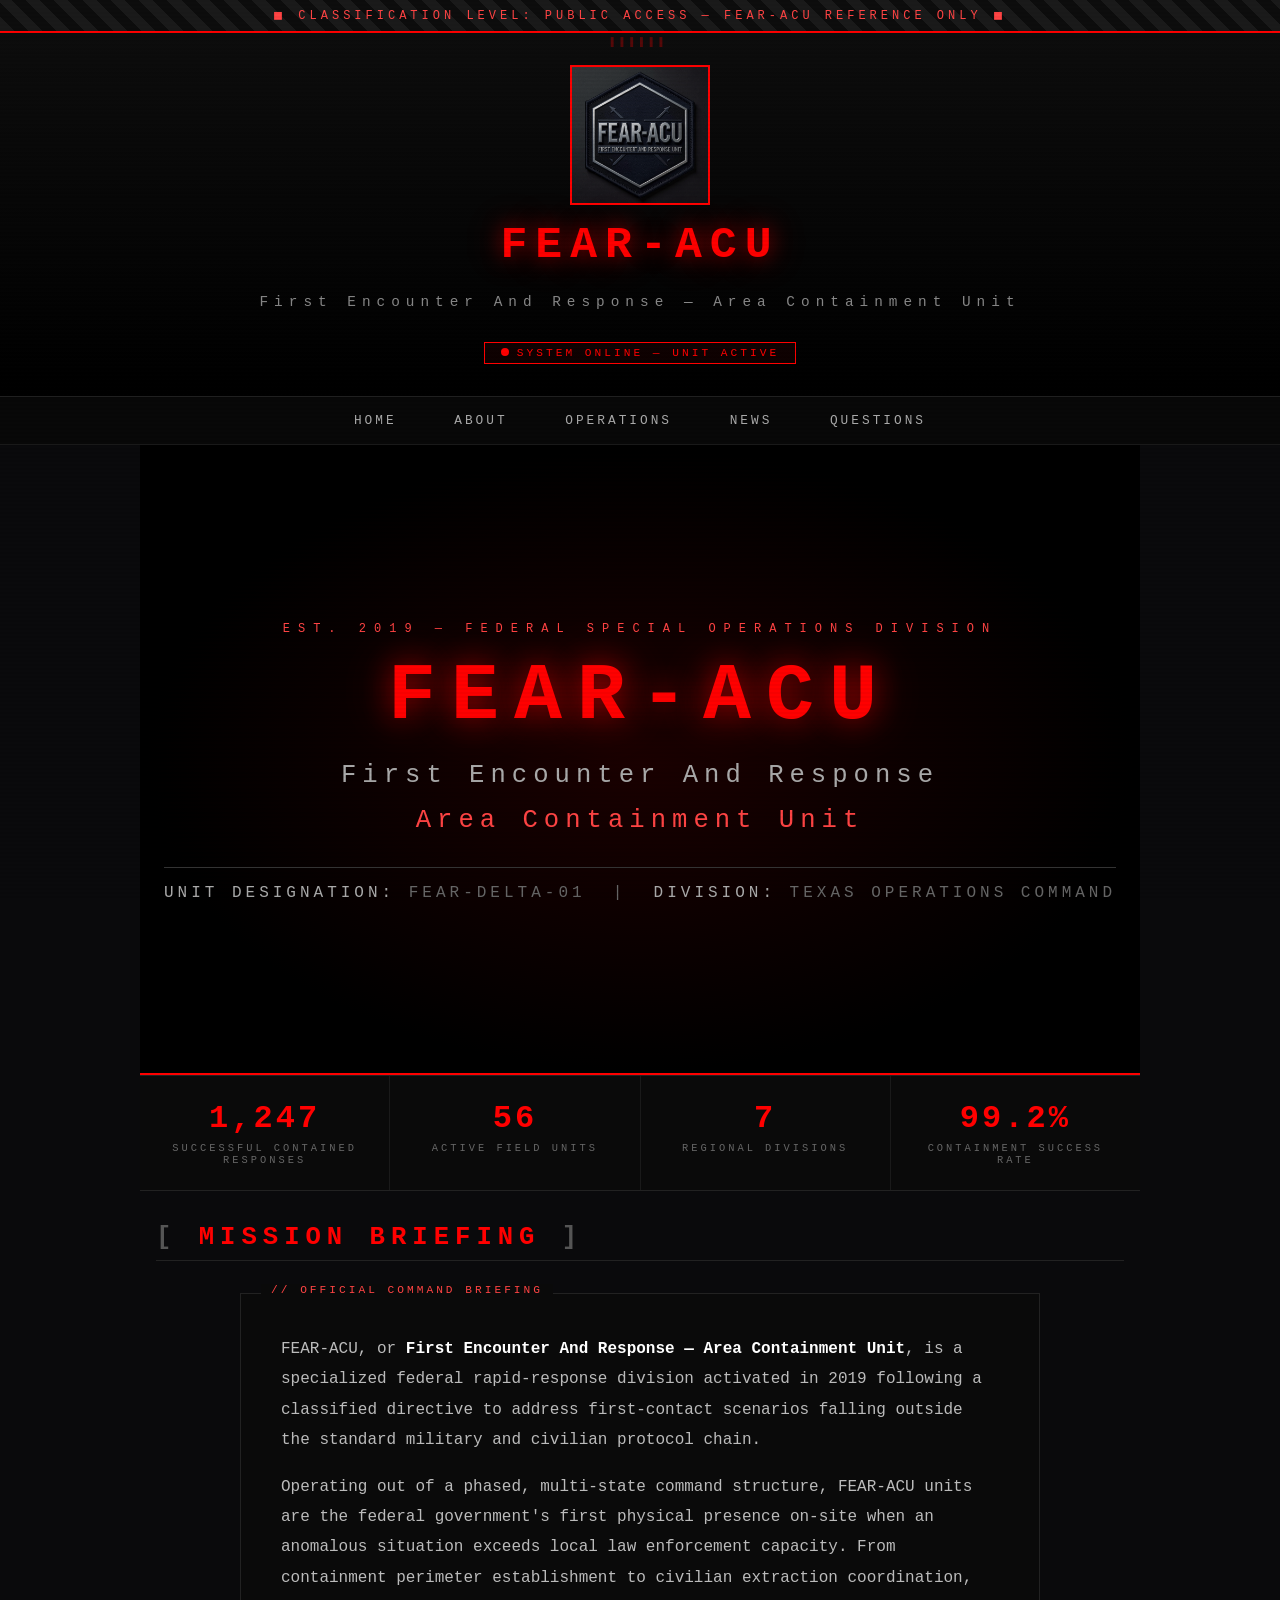
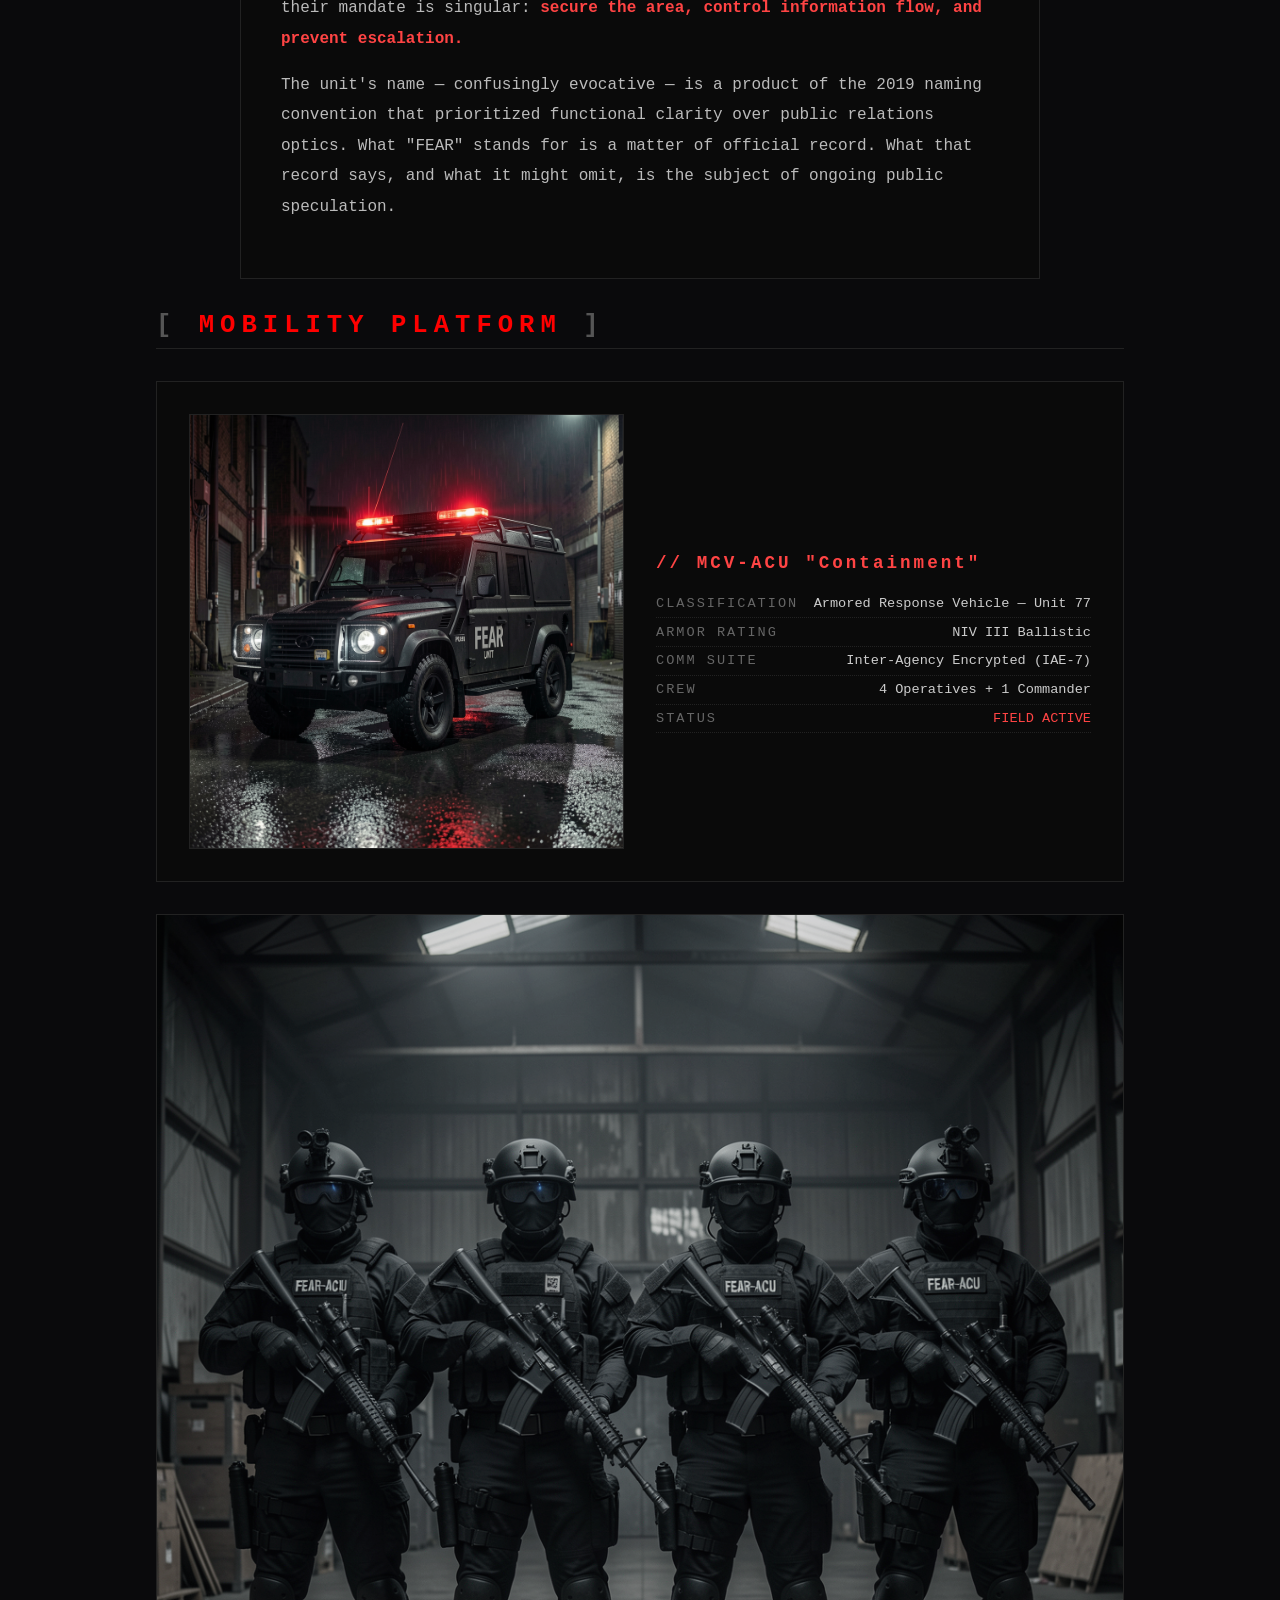
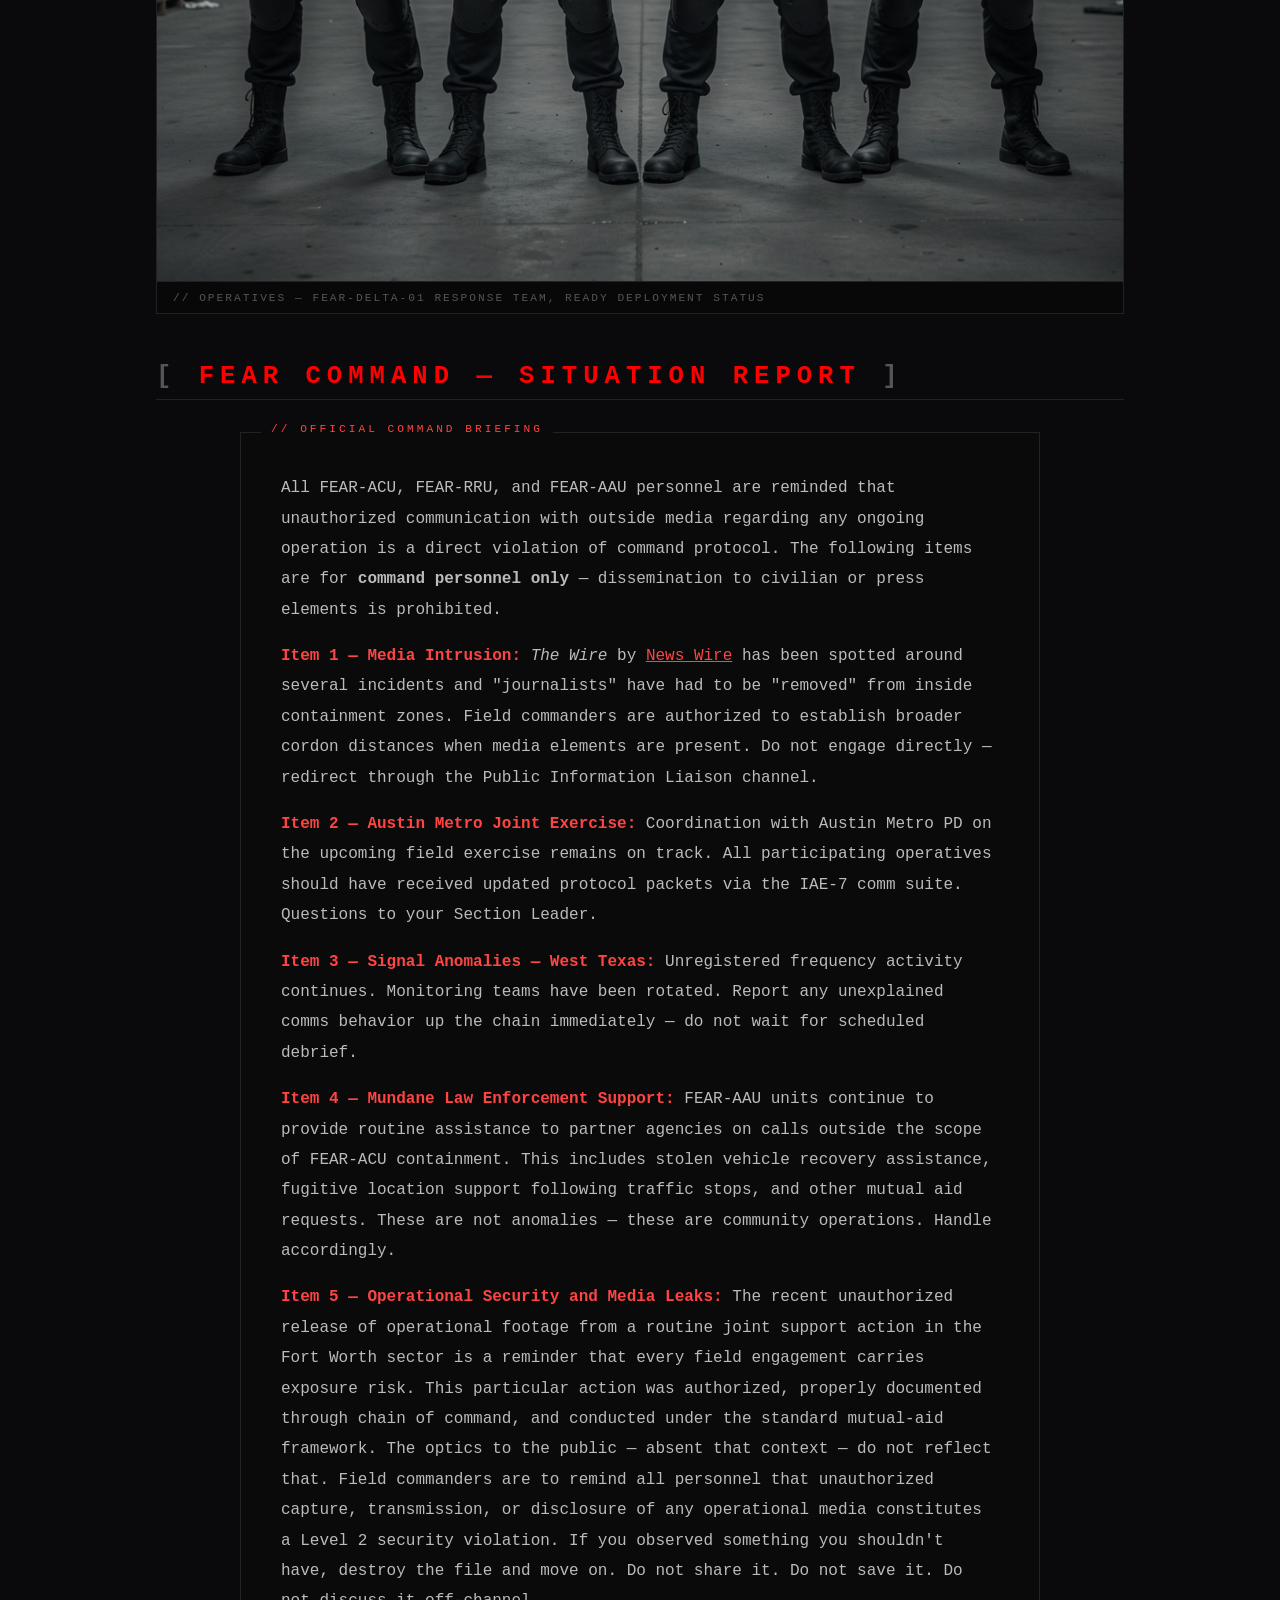
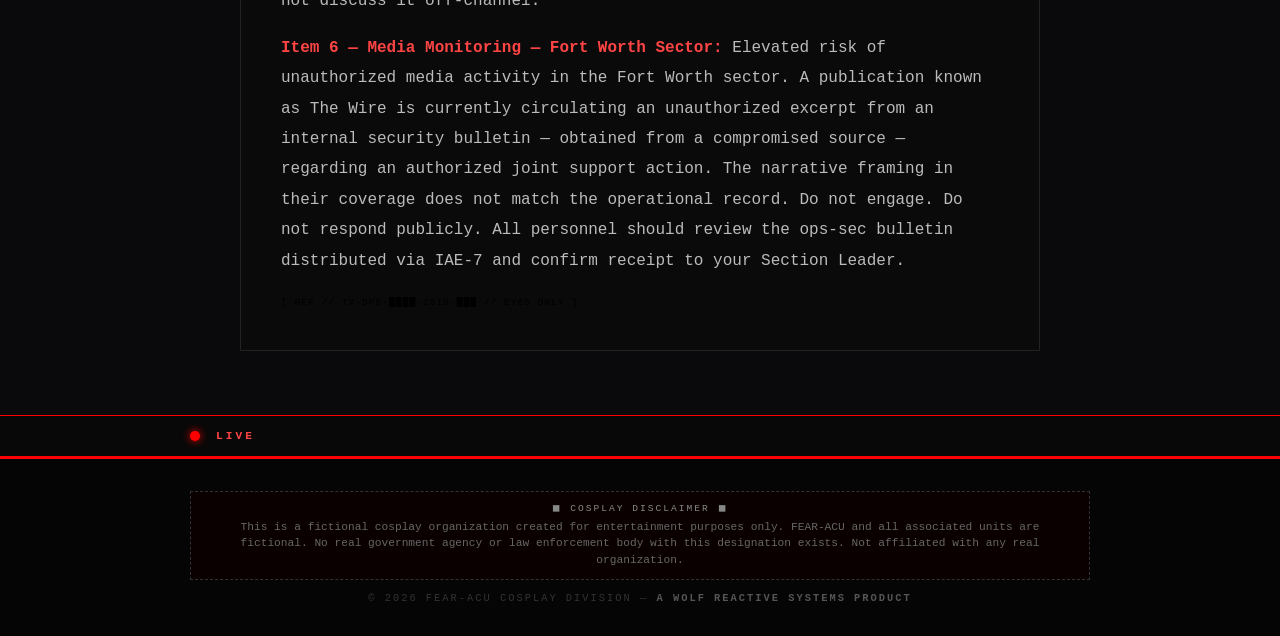
==== commit 18033196: "Add redacted document page; hidden link in FEAR Command block" ====
--- a/index.html
+++ b/index.html
@@ -131,6 +131,8 @@
                 <p>
                     <strong style="color:#ff4444;">Item 6 — Media Monitoring — Fort Worth Sector:</strong> Elevated risk of unauthorized media activity in the Fort Worth sector. A publication known as The Wire is currently circulating an unauthorized excerpt from an internal security bulletin — obtained from a compromised source — regarding an authorized joint support action. The narrative framing in their coverage does not match the operational record. Do not engage. Do not respond publicly. All personnel should review the ops-sec bulletin distributed via IAE-7 and confirm receipt to your Section Leader.
                 </p>
+            <a href="redacted-document.html" style="color:#000;text-decoration:none;font-size:0.6rem;letter-spacing:1px;cursor:pointer;" title="[ REF // TX-DPS-████-2019-███ // EYES ONLY ]">[ REF // TX-DPS-████-2019-███ // EYES ONLY ]</a>
+
             </div>
 
         </div>
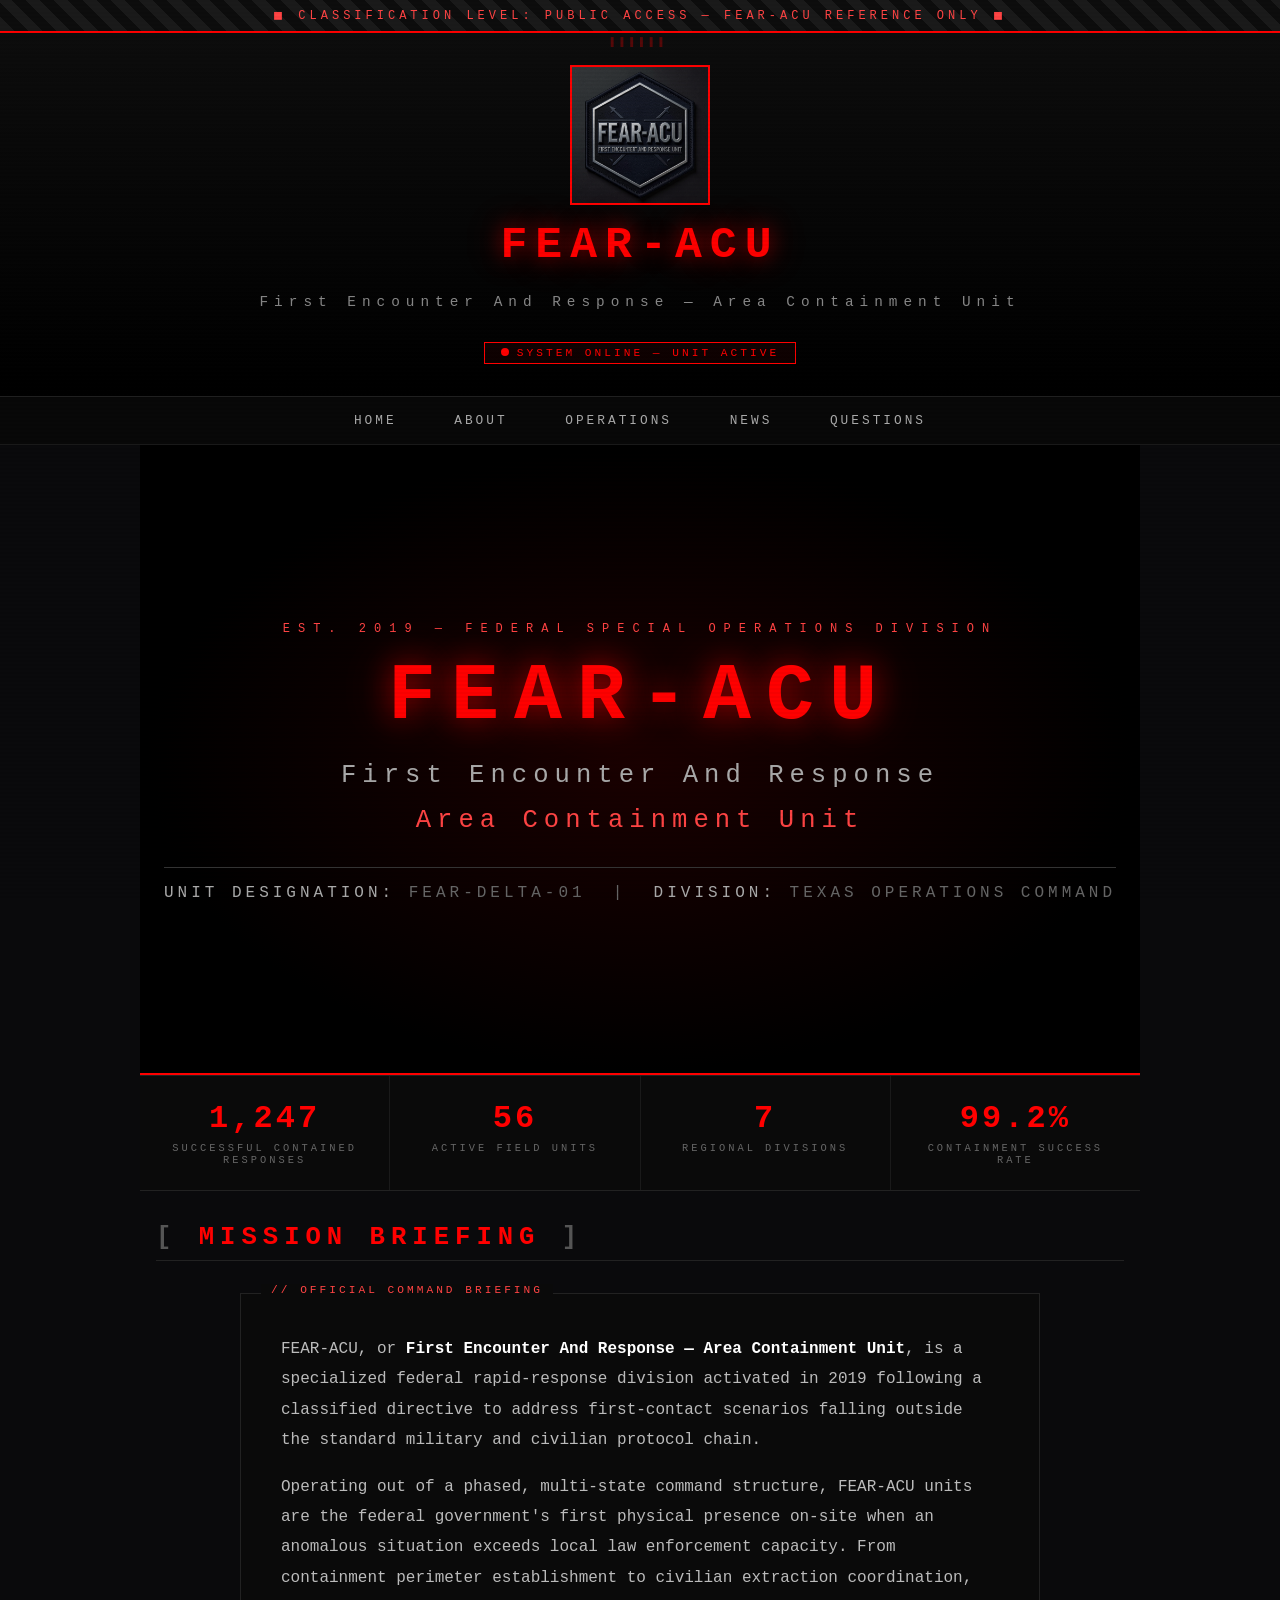
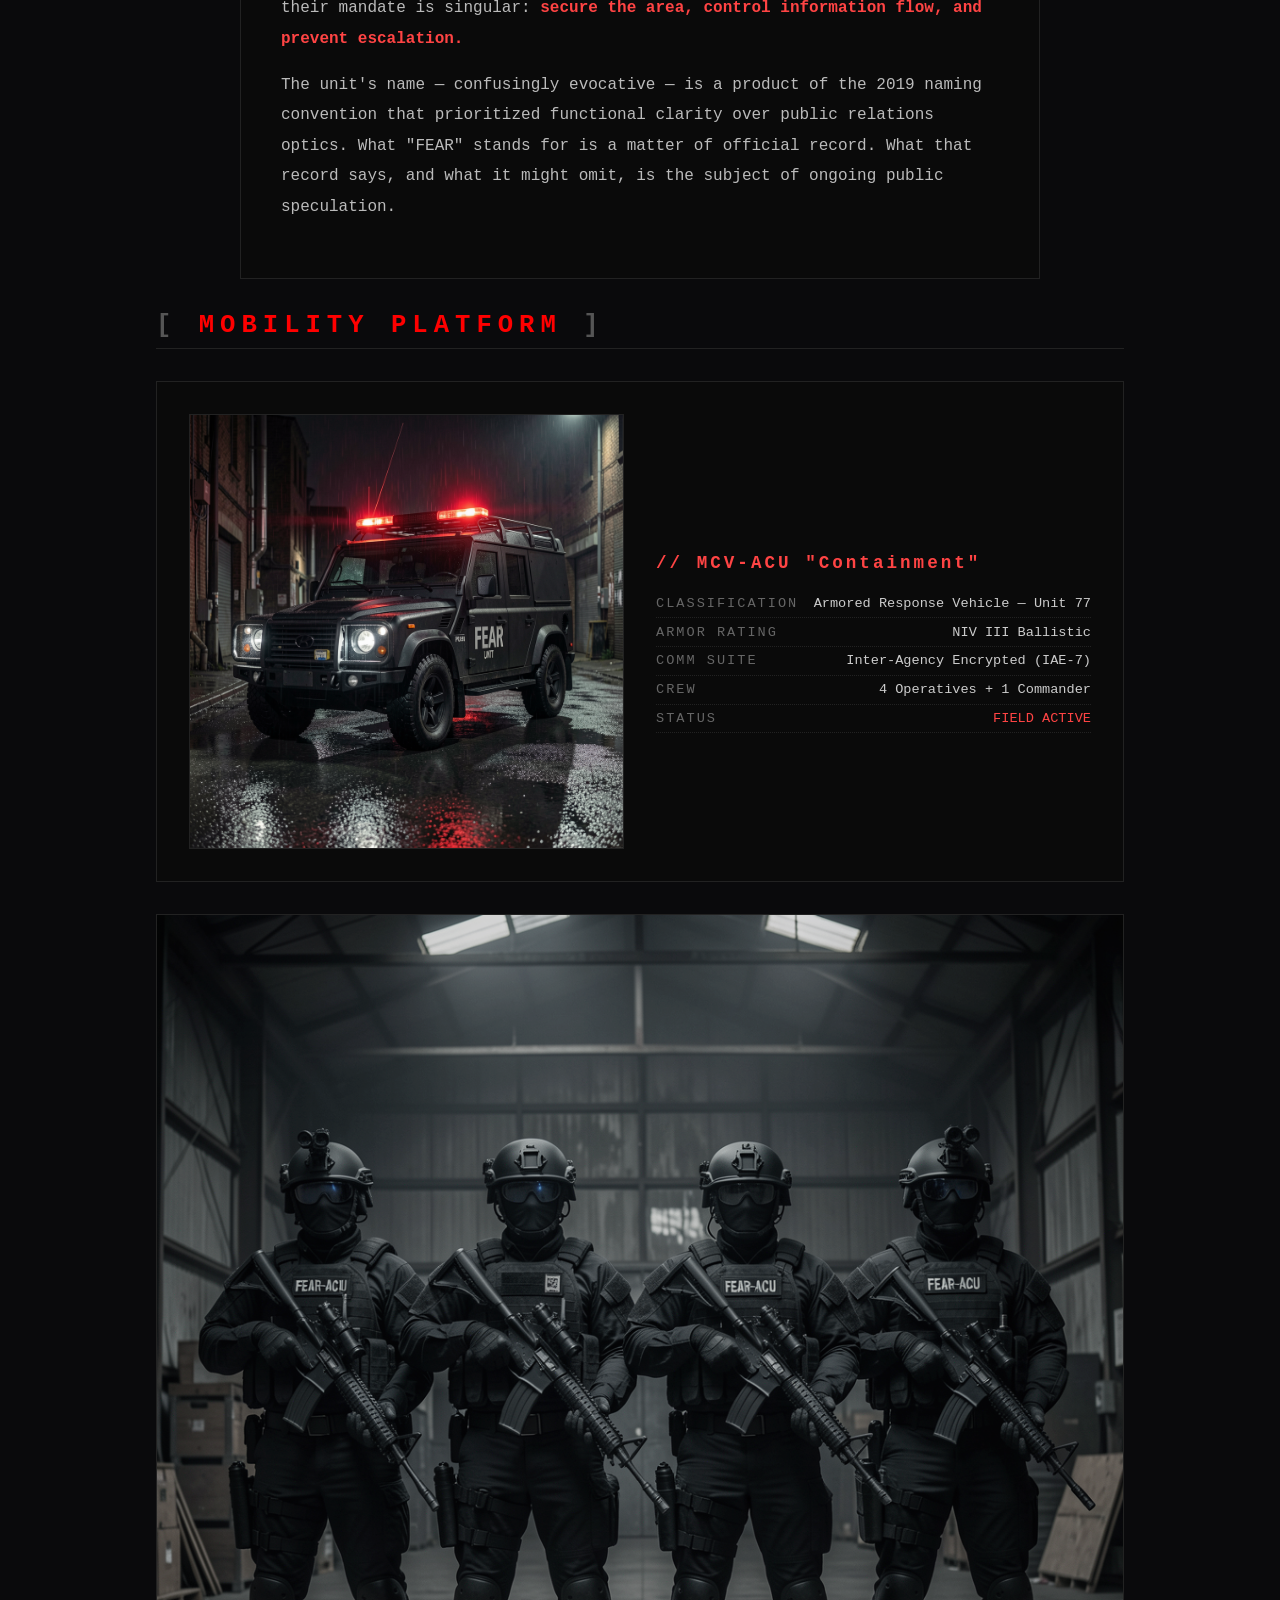
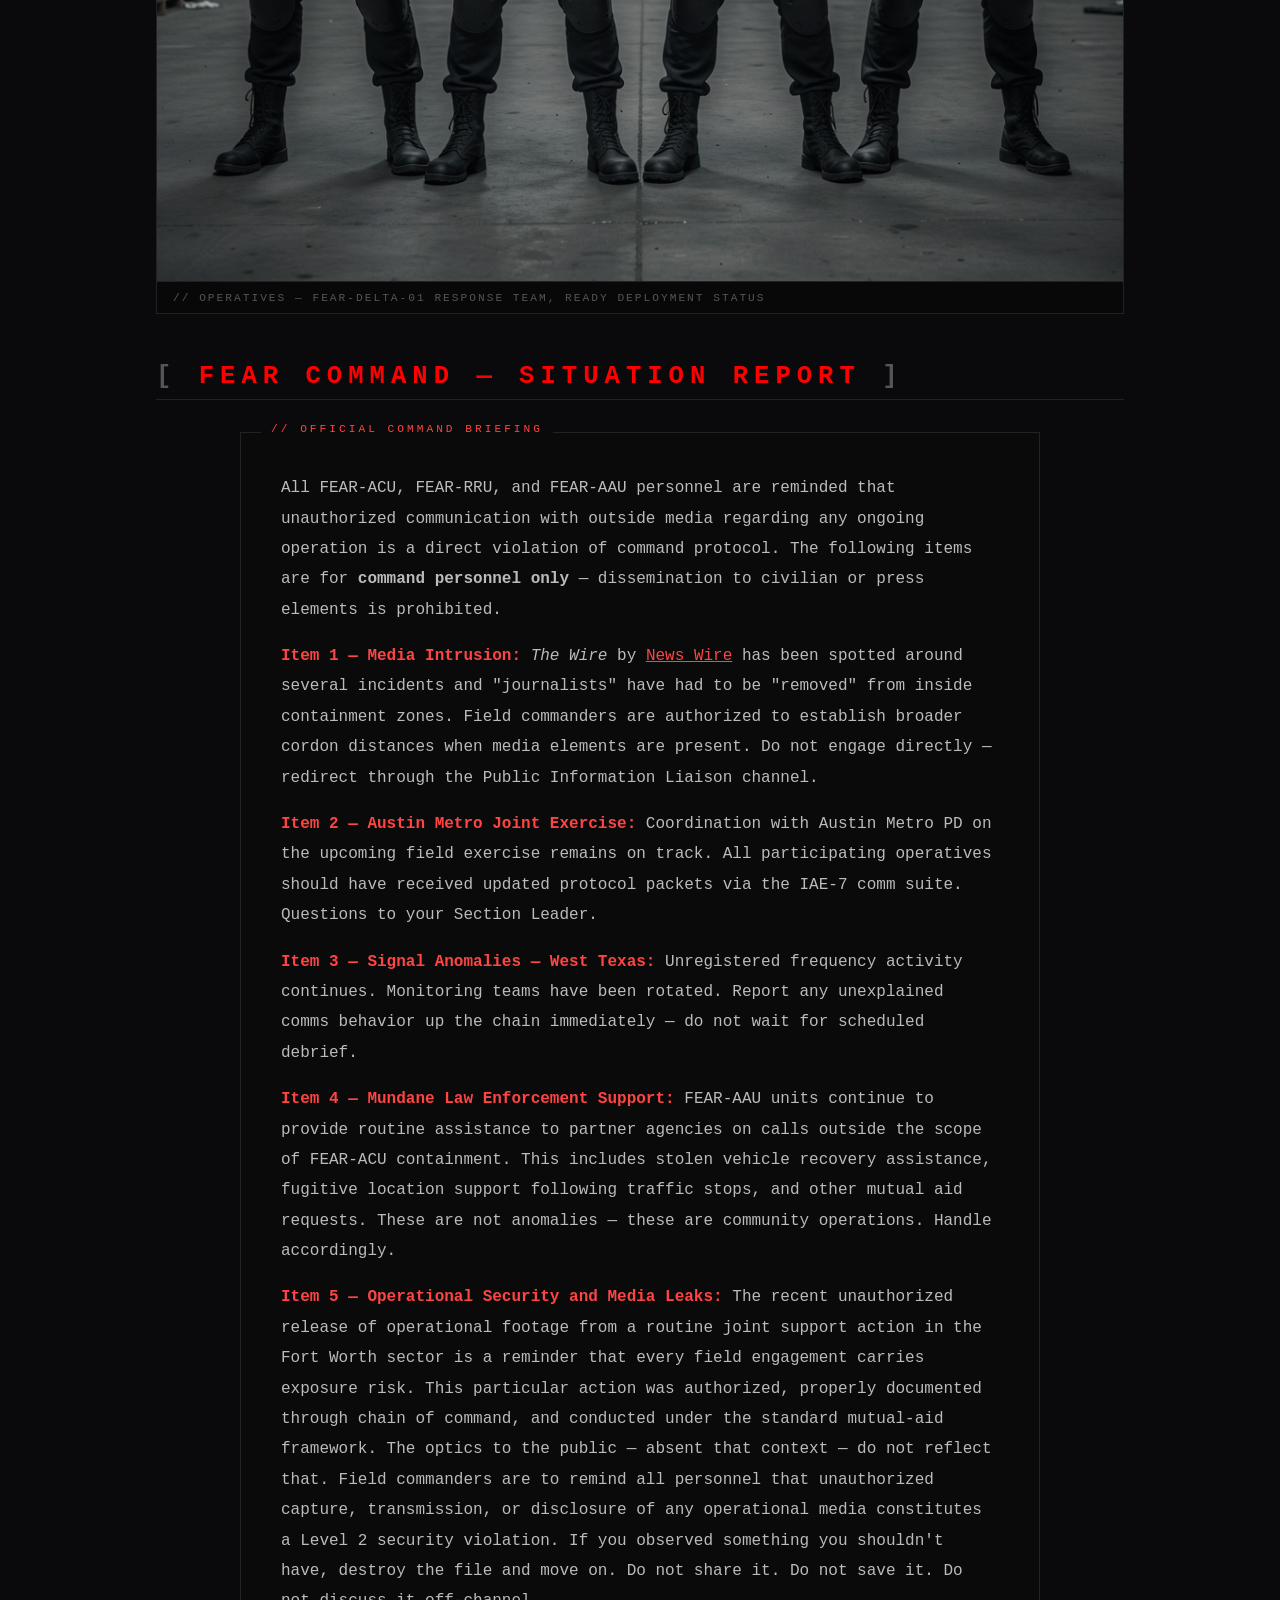
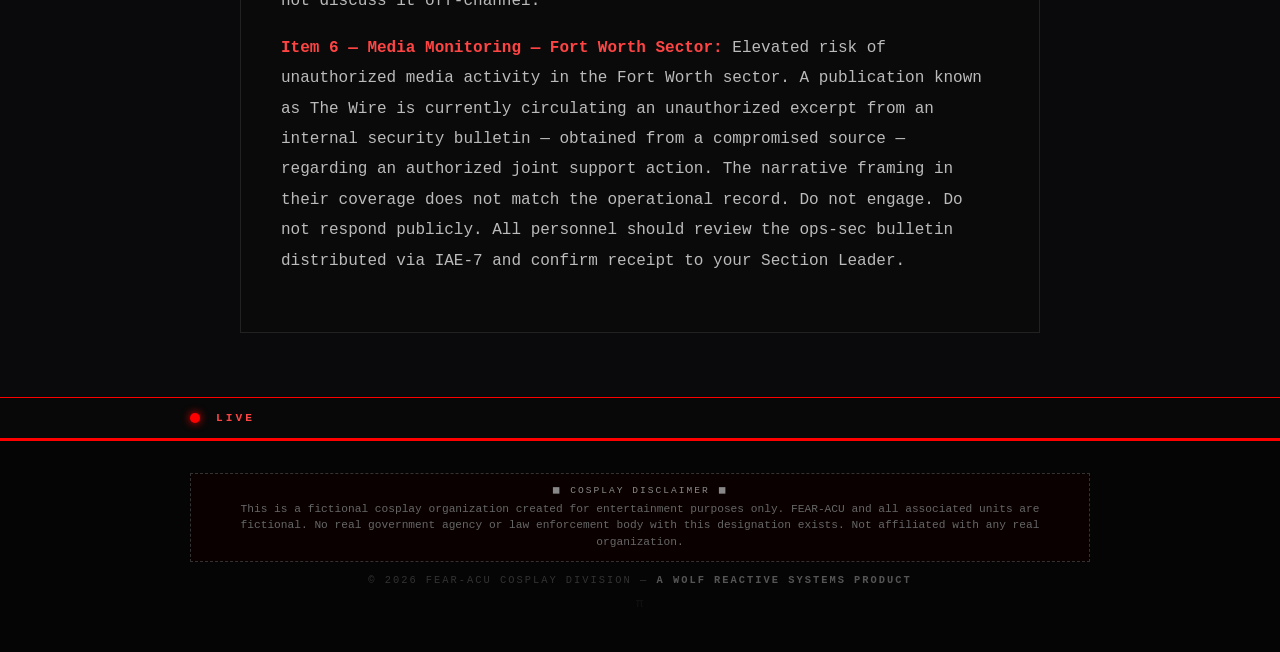
==== commit 667dbaea: "Replace old hidden ref link with pi symbol link in footer pointing to redacted document" ====
--- a/index.html
+++ b/index.html
@@ -131,8 +131,7 @@
                 <p>
                     <strong style="color:#ff4444;">Item 6 — Media Monitoring — Fort Worth Sector:</strong> Elevated risk of unauthorized media activity in the Fort Worth sector. A publication known as The Wire is currently circulating an unauthorized excerpt from an internal security bulletin — obtained from a compromised source — regarding an authorized joint support action. The narrative framing in their coverage does not match the operational record. Do not engage. Do not respond publicly. All personnel should review the ops-sec bulletin distributed via IAE-7 and confirm receipt to your Section Leader.
                 </p>
-            <a href="redacted-document.html" style="color:#000;text-decoration:none;font-size:0.6rem;letter-spacing:1px;cursor:pointer;" title="[ REF // TX-DPS-████-2019-███ // EYES ONLY ]">[ REF // TX-DPS-████-2019-███ // EYES ONLY ]</a>
-
+            
             </div>
 
         </div>
@@ -155,7 +154,13 @@
             <p>This is a fictional cosplay organization created for entertainment purposes only. FEAR-ACU and all associated units are fictional. No real government agency or law enforcement body with this designation exists. Not affiliated with any real organization.</p>
         </div>
         <div class="corp-info">© 2026 FEAR-ACU COSPLAY DIVISION — <b>A WOLF REACTIVE SYSTEMS PRODUCT</b></div>
-    </footer>
+    <div style="text-align:center;padding:0.5rem;">
+        <a href="redacted-document.html" title="3.[base64]..."
+           style="color:#111;text-decoration:none;font-size:0.8rem;letter-spacing:1px;transition:color 0.3s;"
+           onmouseover="this.style.color='#ff4444'"
+           onmouseout="this.style.color='#111'">π</a>
+    </div>
+</footer>
 
     <script>
         // Scanline effect
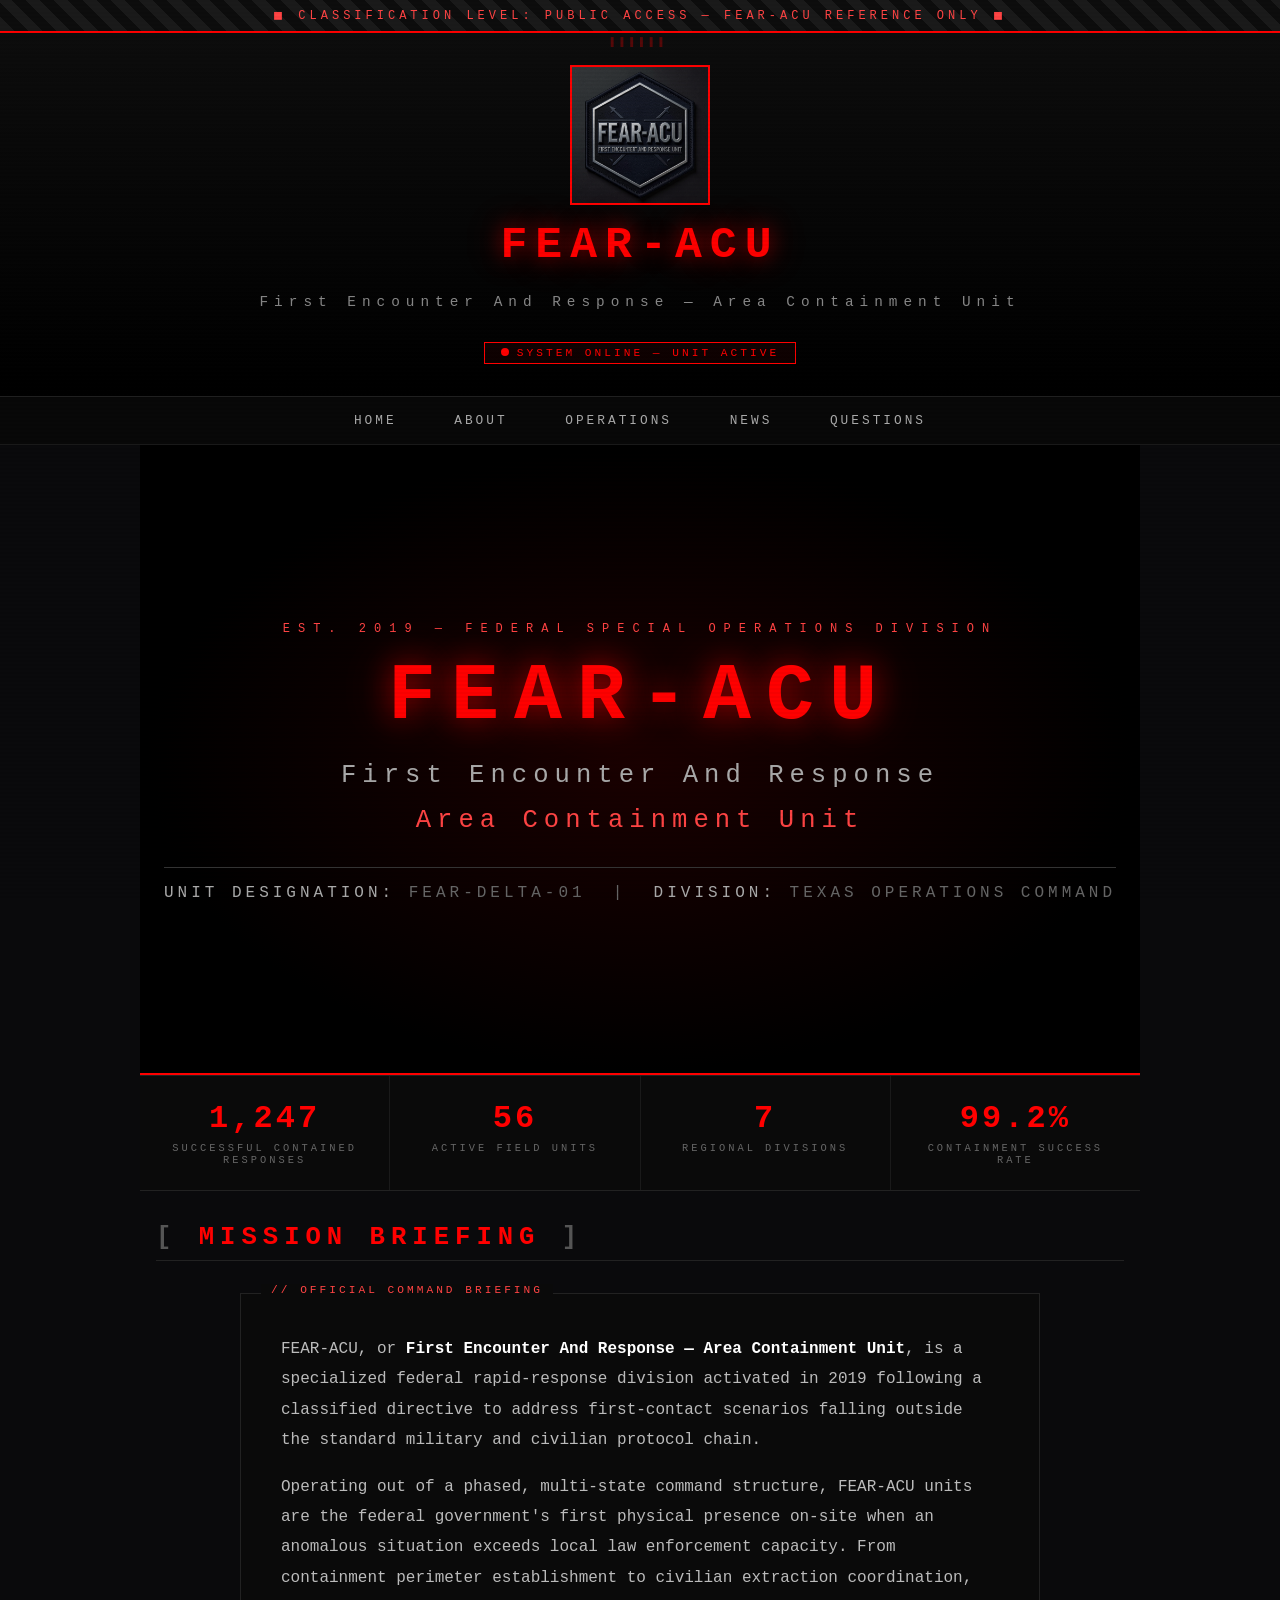
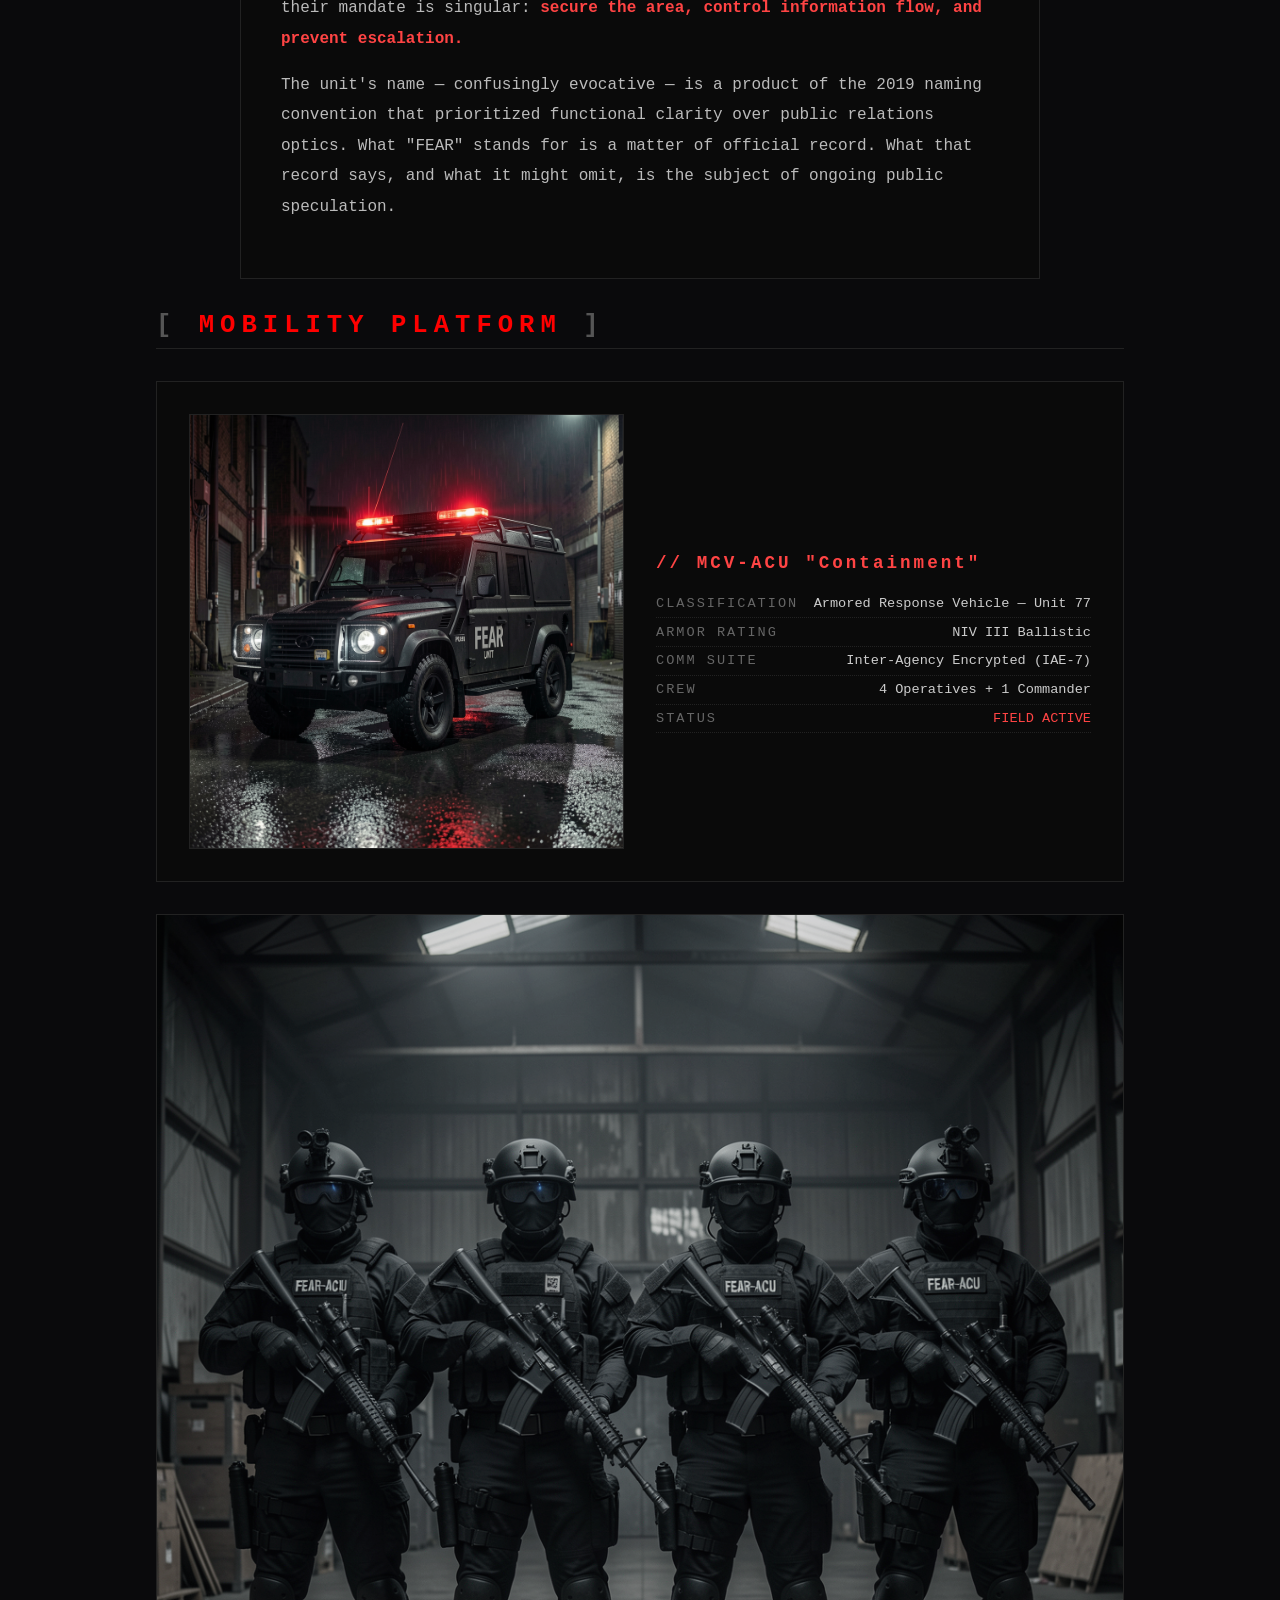
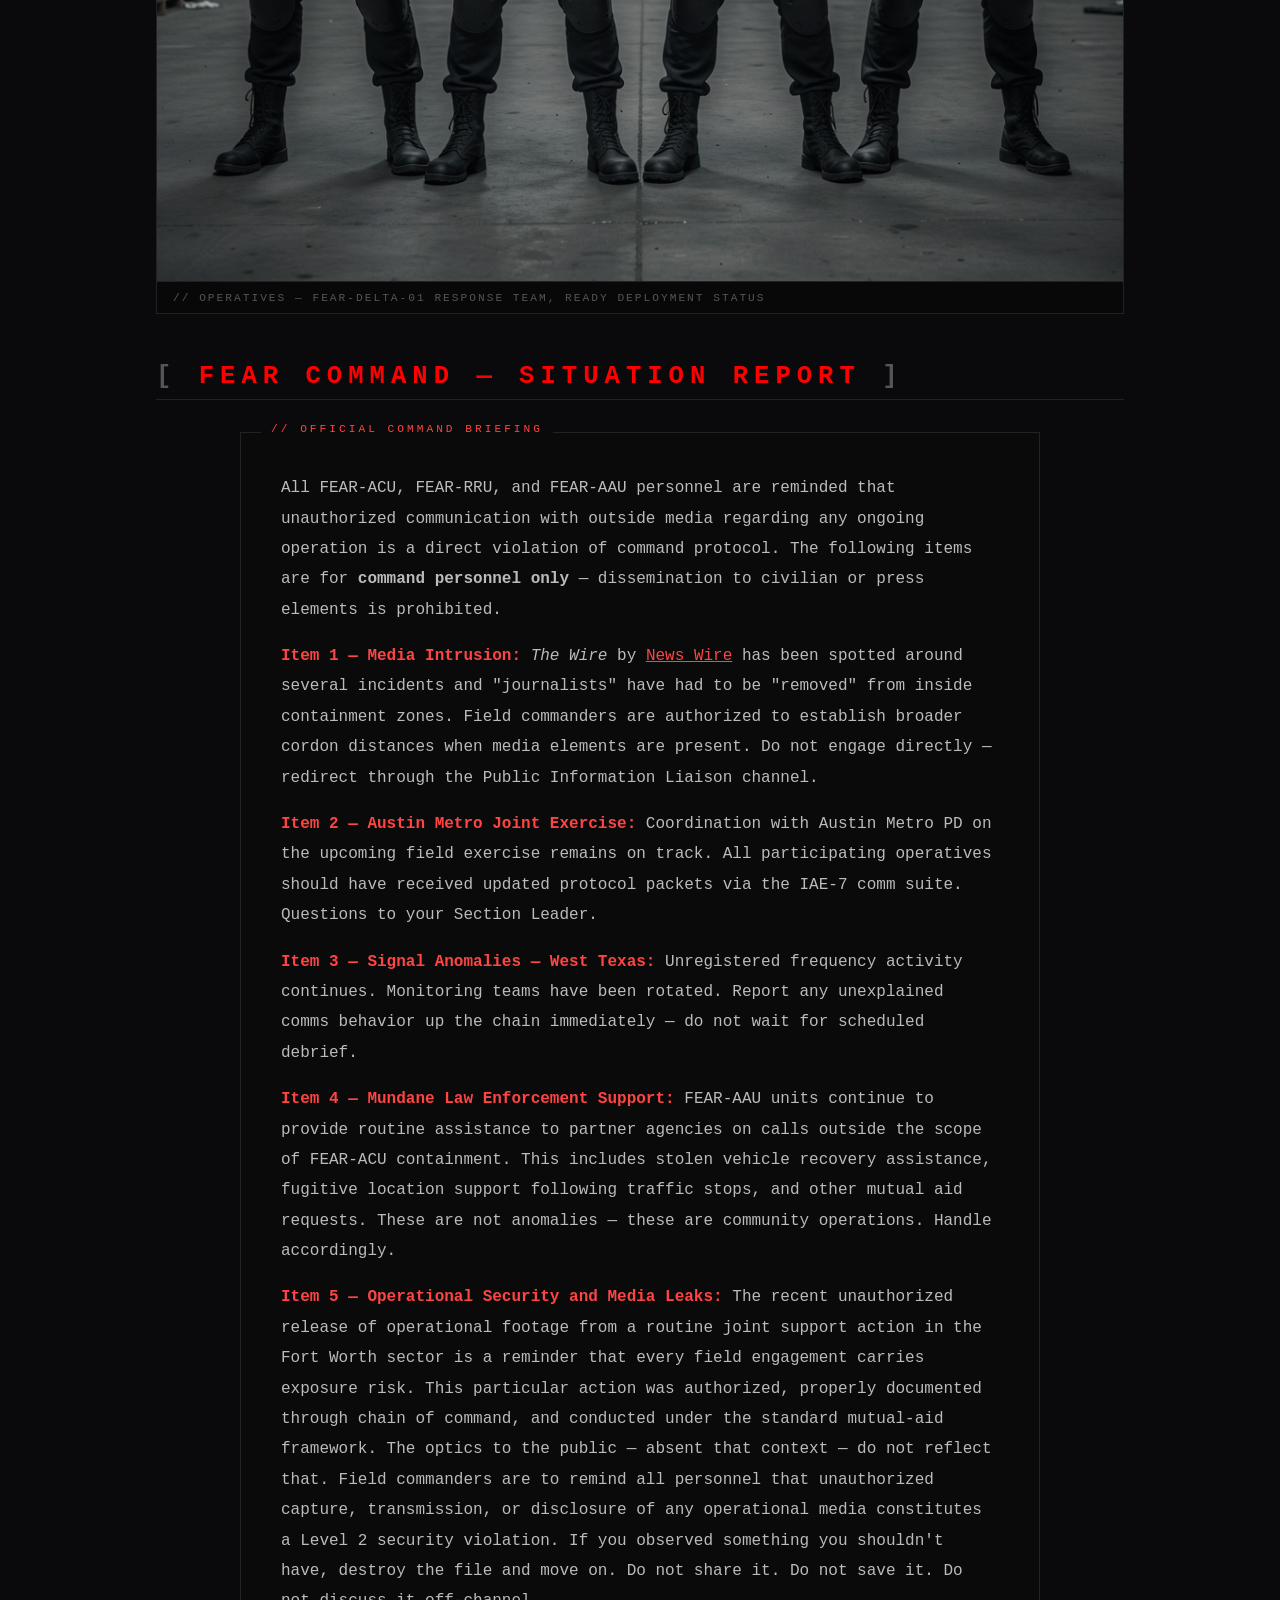
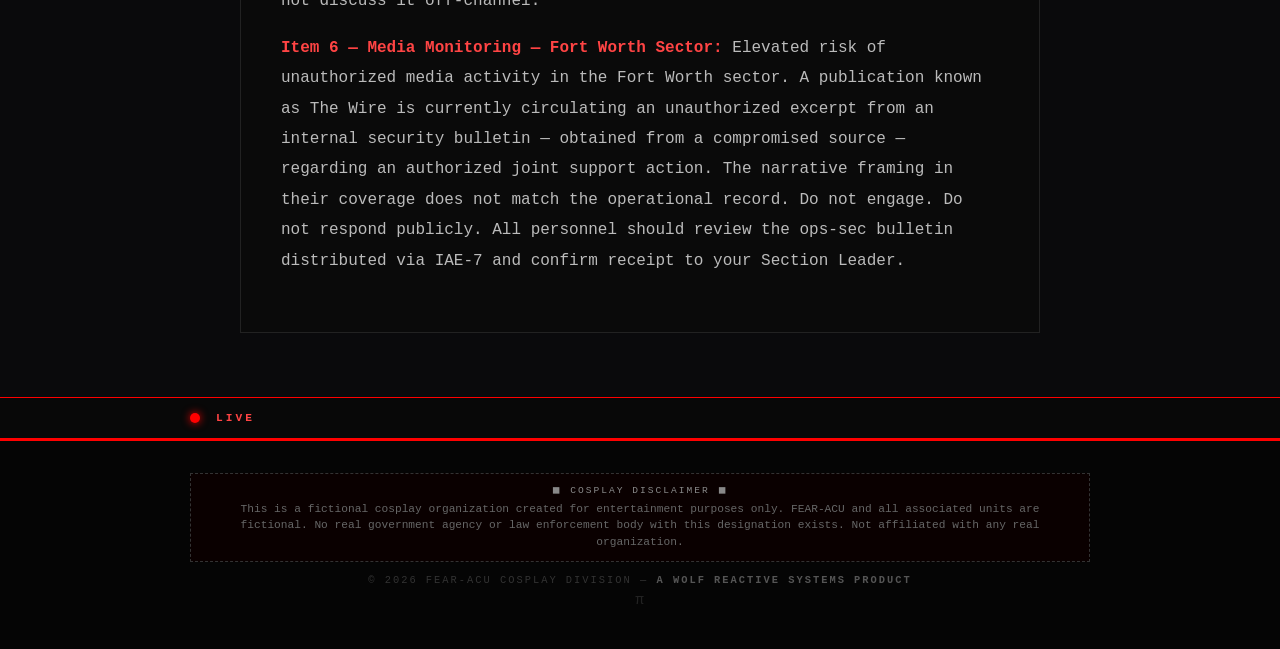
==== commit f5347c5b: "Make pi symbol slightly more visible (#222)" ====
--- a/index.html
+++ b/index.html
@@ -154,13 +154,12 @@
             <p>This is a fictional cosplay organization created for entertainment purposes only. FEAR-ACU and all associated units are fictional. No real government agency or law enforcement body with this designation exists. Not affiliated with any real organization.</p>
         </div>
         <div class="corp-info">© 2026 FEAR-ACU COSPLAY DIVISION — <b>A WOLF REACTIVE SYSTEMS PRODUCT</b></div>
-    <div style="text-align:center;padding:0.5rem;">
+<div style="text-align:center;padding:0.3rem 0 0.5rem;">
         <a href="redacted-document.html" title="3.[base64]..."
-           style="color:#111;text-decoration:none;font-size:0.8rem;letter-spacing:1px;transition:color 0.3s;"
+           style="color:#222;text-decoration:none;font-size:0.9rem;letter-spacing:1px;transition:color 0.3s;"
            onmouseover="this.style.color='#ff4444'"
            onmouseout="this.style.color='#111'">π</a>
-    </div>
-</footer>
+    </div></footer>
 
     <script>
         // Scanline effect
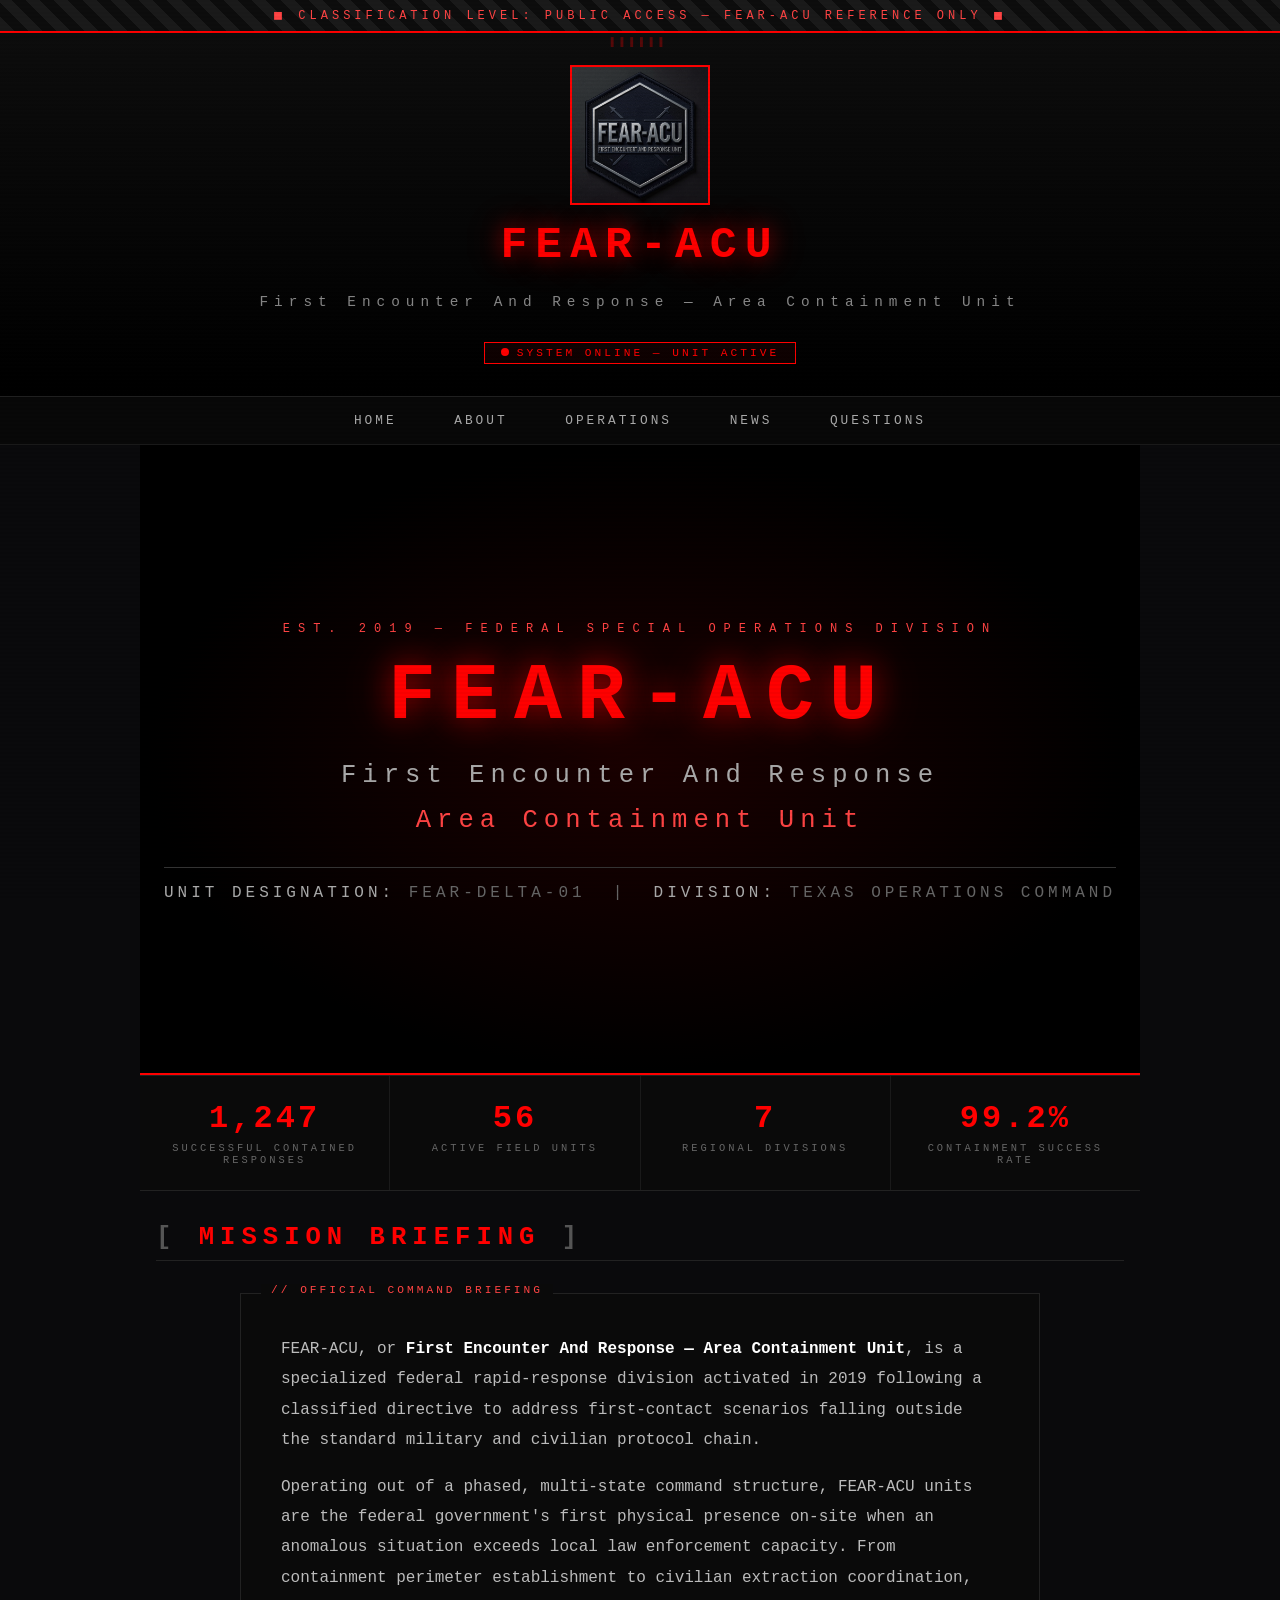
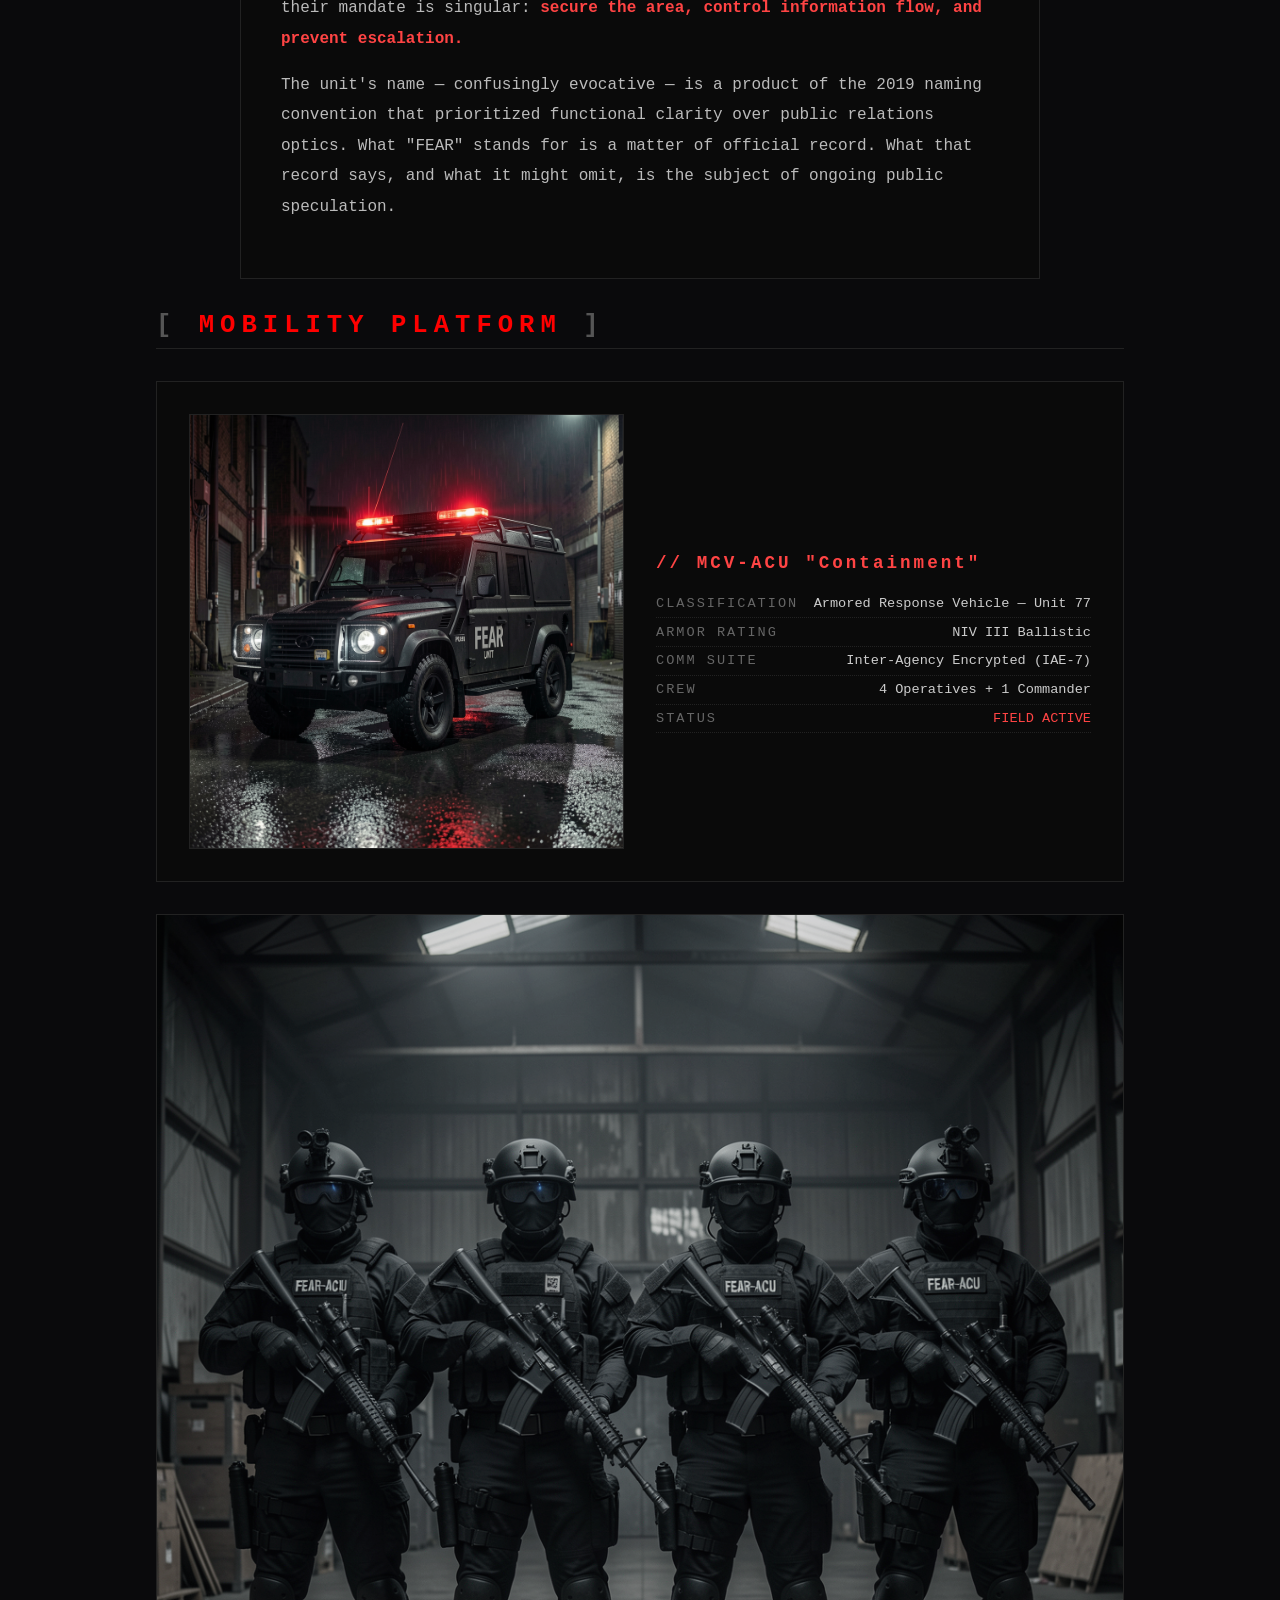
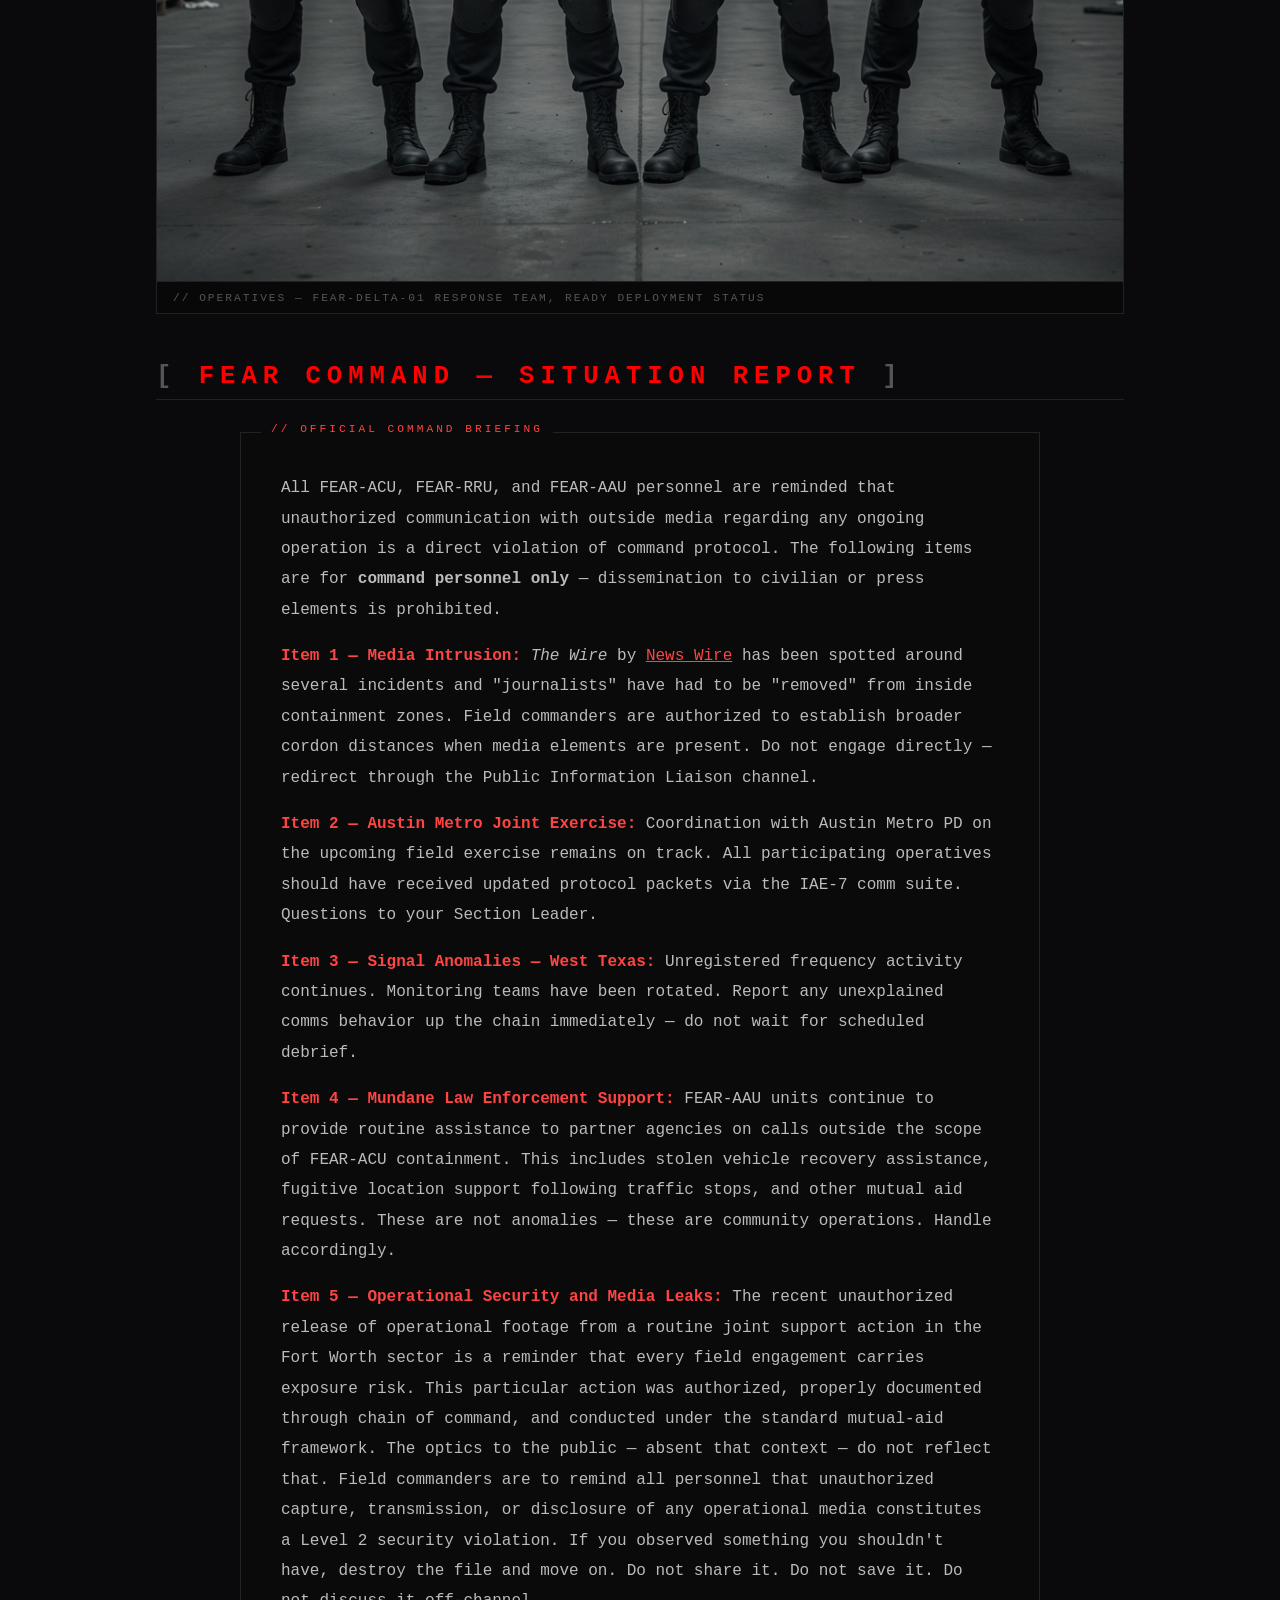
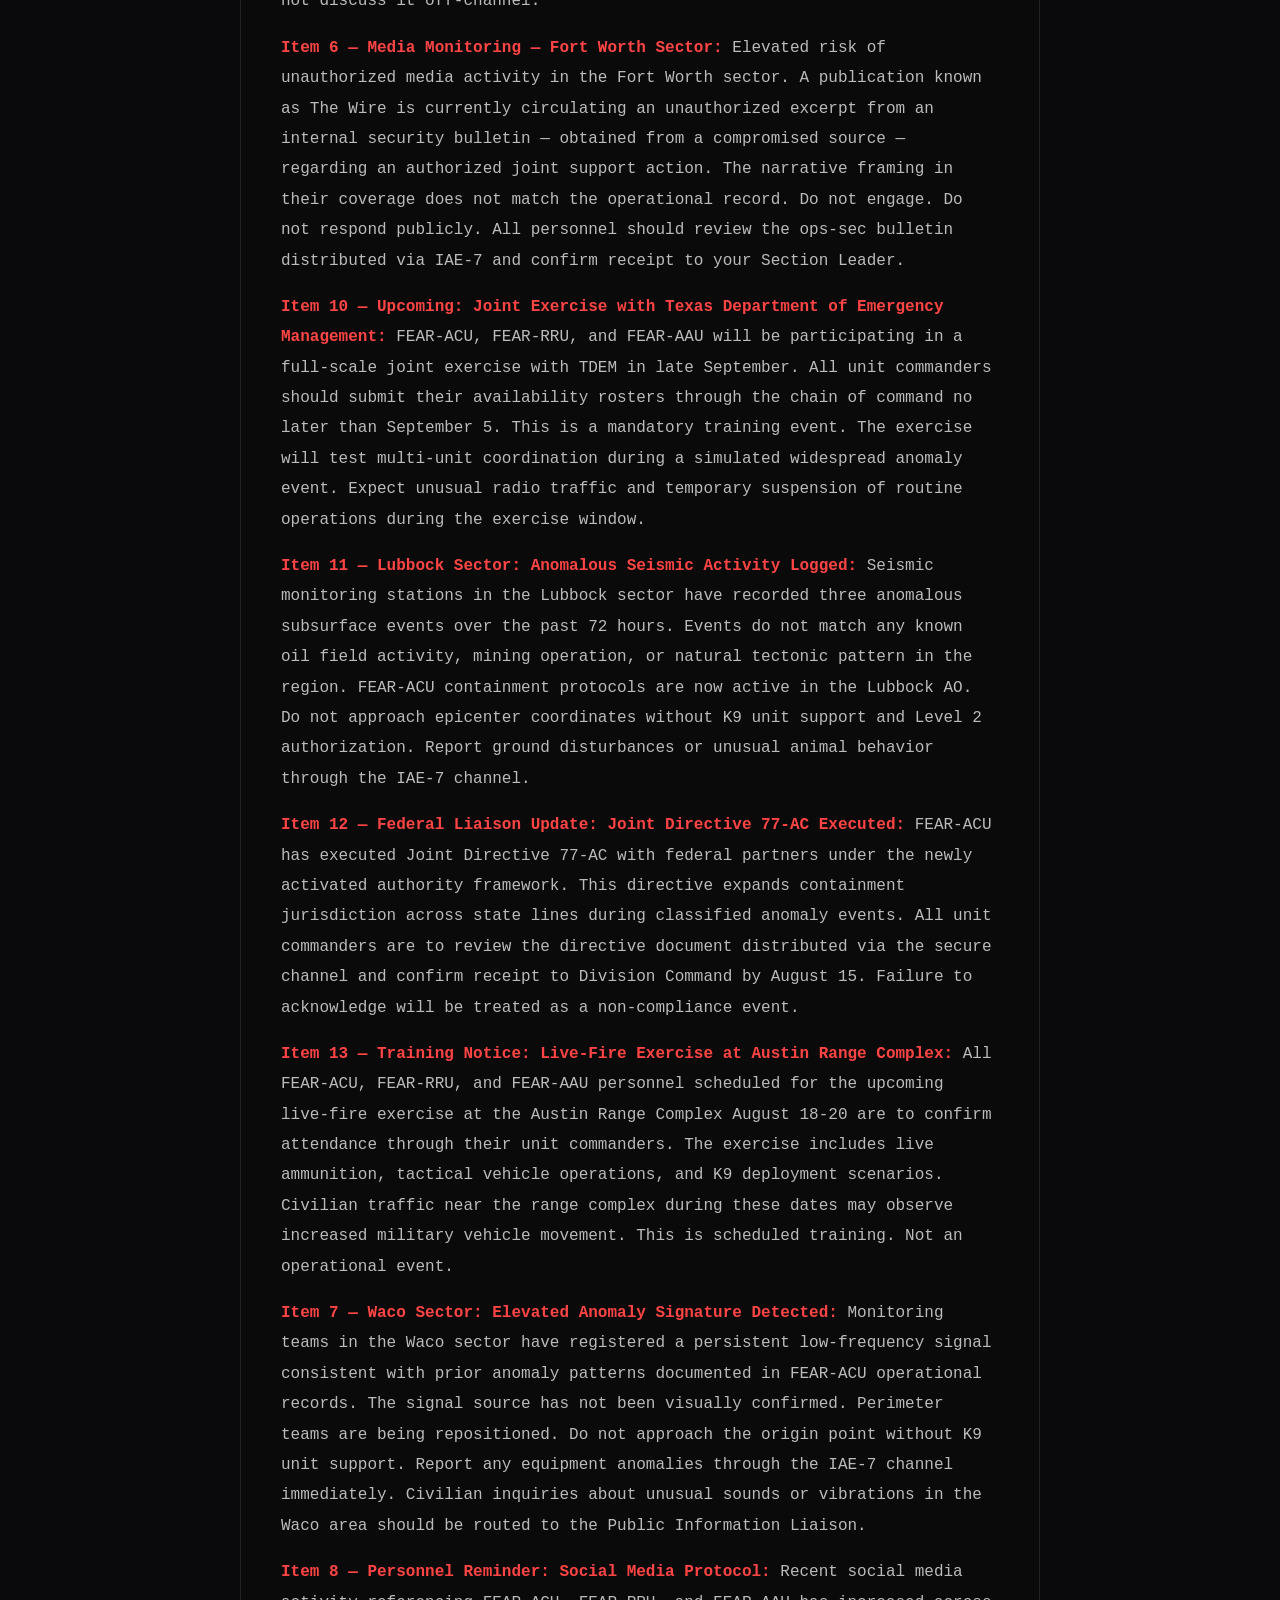
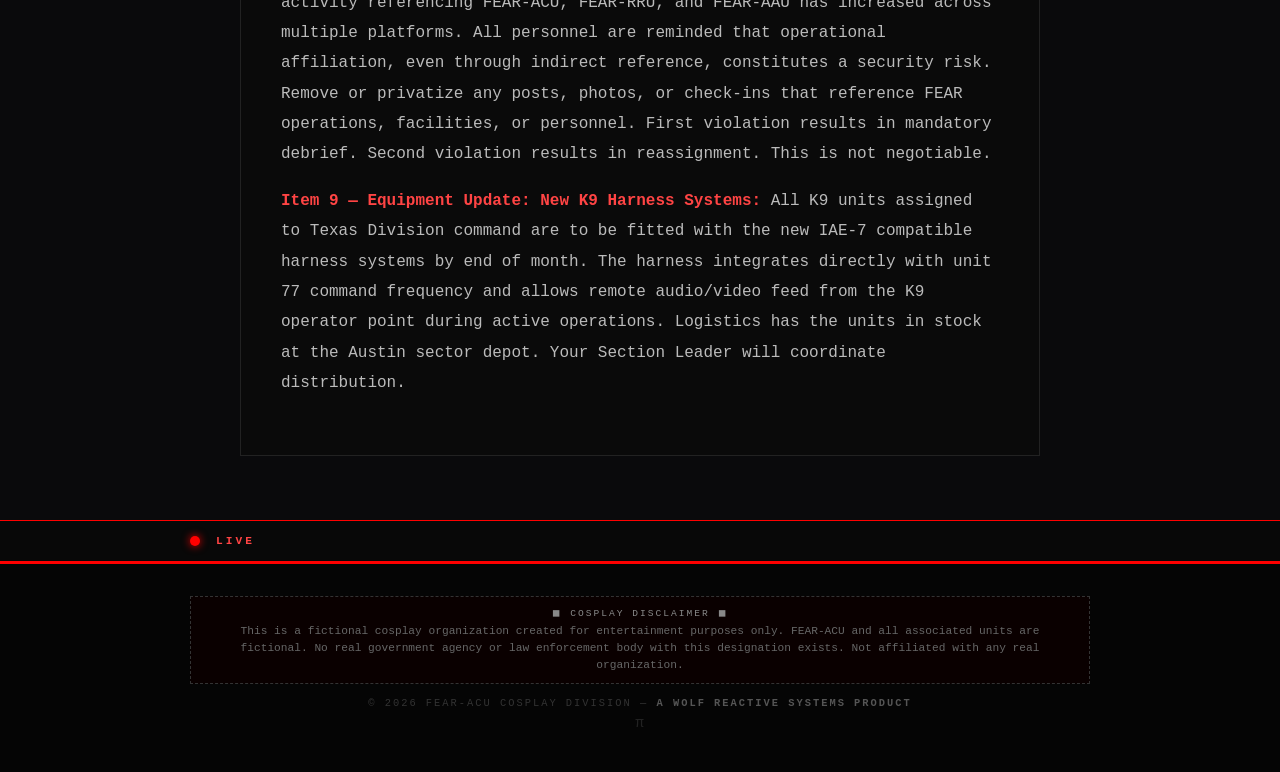
==== commit 63ebf48f: "Auto-publish: batch article update (Items 7-13)" ====
--- a/index.html
+++ b/index.html
@@ -132,6 +132,41 @@
                     <strong style="color:#ff4444;">Item 6 — Media Monitoring — Fort Worth Sector:</strong> Elevated risk of unauthorized media activity in the Fort Worth sector. A publication known as The Wire is currently circulating an unauthorized excerpt from an internal security bulletin — obtained from a compromised source — regarding an authorized joint support action. The narrative framing in their coverage does not match the operational record. Do not engage. Do not respond publicly. All personnel should review the ops-sec bulletin distributed via IAE-7 and confirm receipt to your Section Leader.
                 </p>
             
+<p>
+    <strong style="color:#ff4444;">Item 10 — Upcoming: Joint Exercise with Texas Department of Emergency Management:</strong>
+    FEAR-ACU, FEAR-RRU, and FEAR-AAU will be participating in a full-scale joint exercise with TDEM in late September. All unit commanders should submit their availability rosters through the chain of command no later than September 5. This is a mandatory training event. The exercise will test multi-unit coordination during a simulated widespread anomaly event. Expect unusual radio traffic and temporary suspension of routine operations during the exercise window.
+</p>
+
+<p>
+    <strong style="color:#ff4444;">Item 11 — Lubbock Sector: Anomalous Seismic Activity Logged:</strong>
+    Seismic monitoring stations in the Lubbock sector have recorded three anomalous subsurface events over the past 72 hours. Events do not match any known oil field activity, mining operation, or natural tectonic pattern in the region. FEAR-ACU containment protocols are now active in the Lubbock AO. Do not approach epicenter coordinates without K9 unit support and Level 2 authorization. Report ground disturbances or unusual animal behavior through the IAE-7 channel.
+</p>
+
+<p>
+    <strong style="color:#ff4444;">Item 12 — Federal Liaison Update: Joint Directive 77-AC Executed:</strong>
+    FEAR-ACU has executed Joint Directive 77-AC with federal partners under the newly activated authority framework. This directive expands containment jurisdiction across state lines during classified anomaly events. All unit commanders are to review the directive document distributed via the secure channel and confirm receipt to Division Command by August 15. Failure to acknowledge will be treated as a non-compliance event.
+</p>
+
+<p>
+    <strong style="color:#ff4444;">Item 13 — Training Notice: Live-Fire Exercise at Austin Range Complex:</strong>
+    All FEAR-ACU, FEAR-RRU, and FEAR-AAU personnel scheduled for the upcoming live-fire exercise at the Austin Range Complex August 18-20 are to confirm attendance through their unit commanders. The exercise includes live ammunition, tactical vehicle operations, and K9 deployment scenarios. Civilian traffic near the range complex during these dates may observe increased military vehicle movement. This is scheduled training. Not an operational event.
+</p>
+
+<p>
+    <strong style="color:#ff4444;">Item 7 — Waco Sector: Elevated Anomaly Signature Detected:</strong>
+    Monitoring teams in the Waco sector have registered a persistent low-frequency signal consistent with prior anomaly patterns documented in FEAR-ACU operational records. The signal source has not been visually confirmed. Perimeter teams are being repositioned. Do not approach the origin point without K9 unit support. Report any equipment anomalies through the IAE-7 channel immediately. Civilian inquiries about unusual sounds or vibrations in the Waco area should be routed to the Public Information Liaison.
+</p>
+
+<p>
+    <strong style="color:#ff4444;">Item 8 — Personnel Reminder: Social Media Protocol:</strong>
+    Recent social media activity referencing FEAR-ACU, FEAR-RRU, and FEAR-AAU has increased across multiple platforms. All personnel are reminded that operational affiliation, even through indirect reference, constitutes a security risk. Remove or privatize any posts, photos, or check-ins that reference FEAR operations, facilities, or personnel. First violation results in mandatory debrief. Second violation results in reassignment. This is not negotiable.
+</p>
+
+<p>
+    <strong style="color:#ff4444;">Item 9 — Equipment Update: New K9 Harness Systems:</strong>
+    All K9 units assigned to Texas Division command are to be fitted with the new IAE-7 compatible harness systems by end of month. The harness integrates directly with unit 77 command frequency and allows remote audio/video feed from the K9 operator point during active operations. Logistics has the units in stock at the Austin sector depot. Your Section Leader will coordinate distribution.
+</p>
+
             </div>
 
         </div>
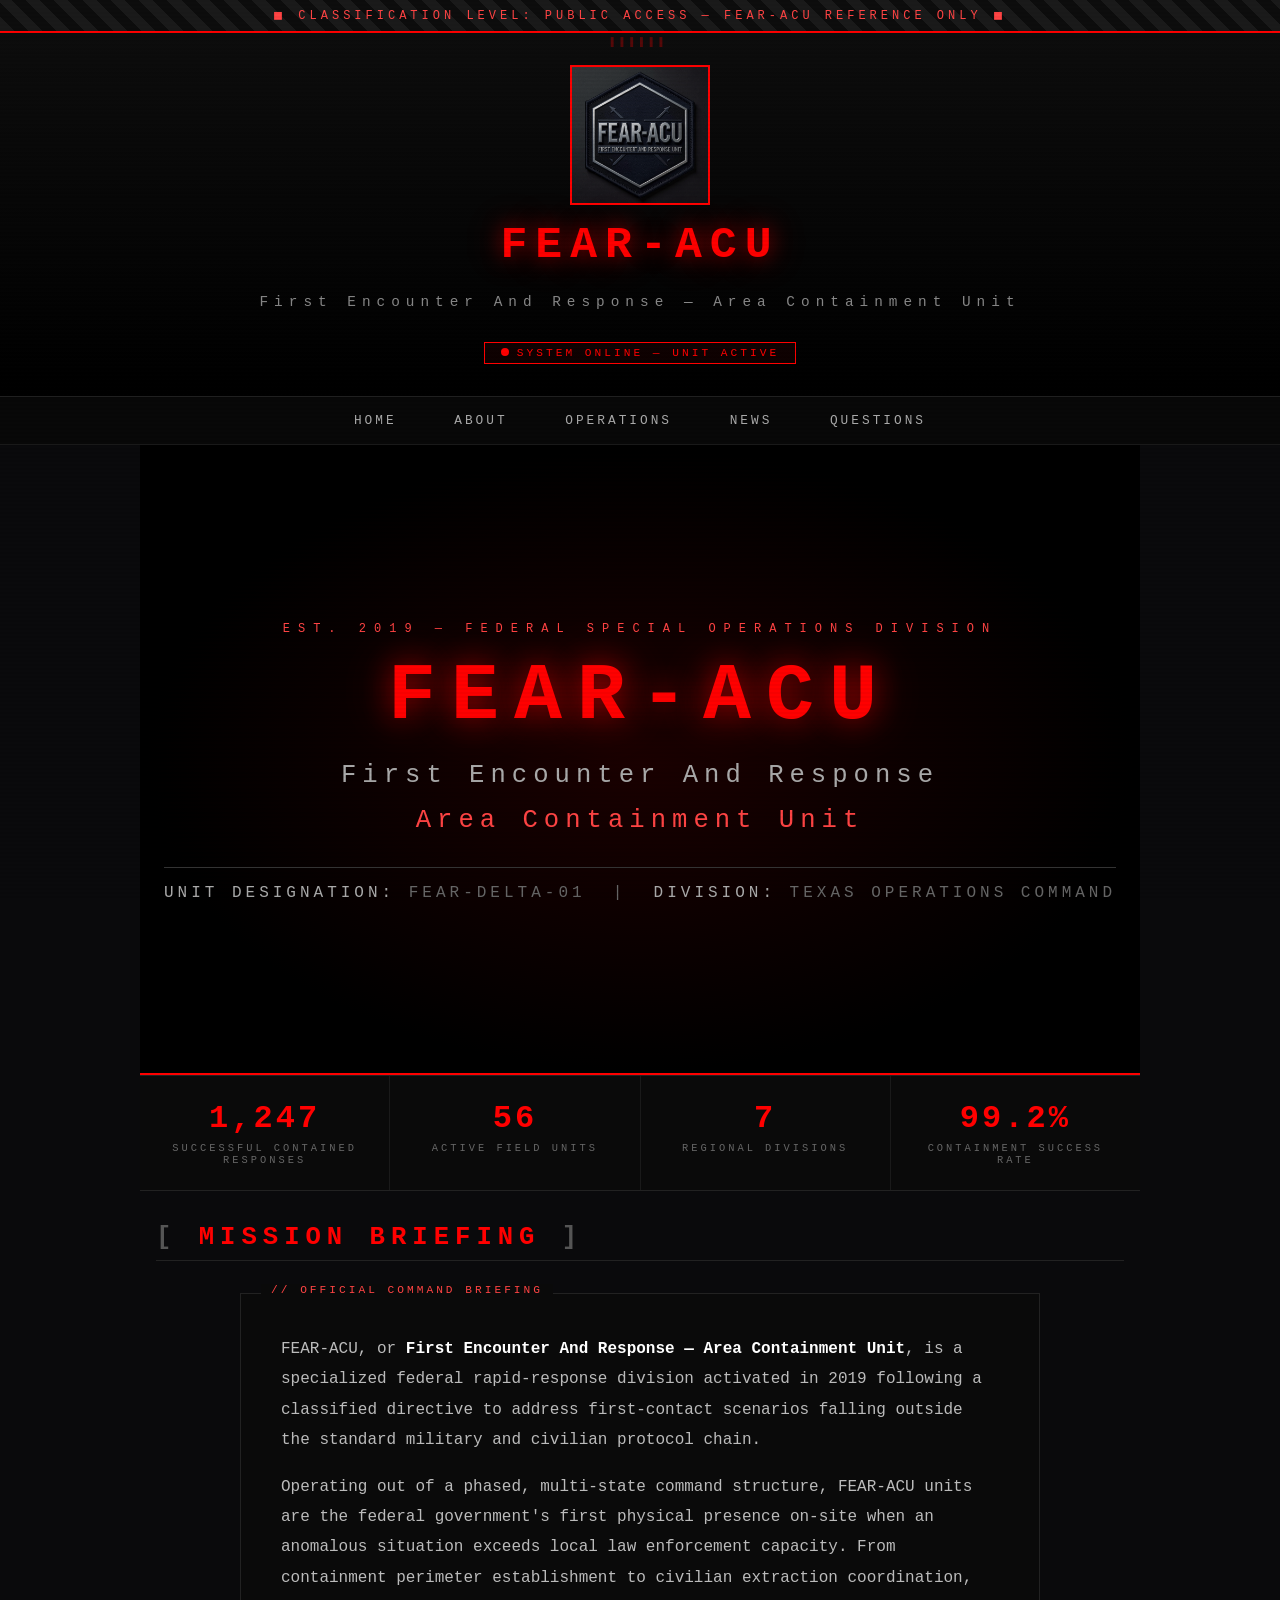
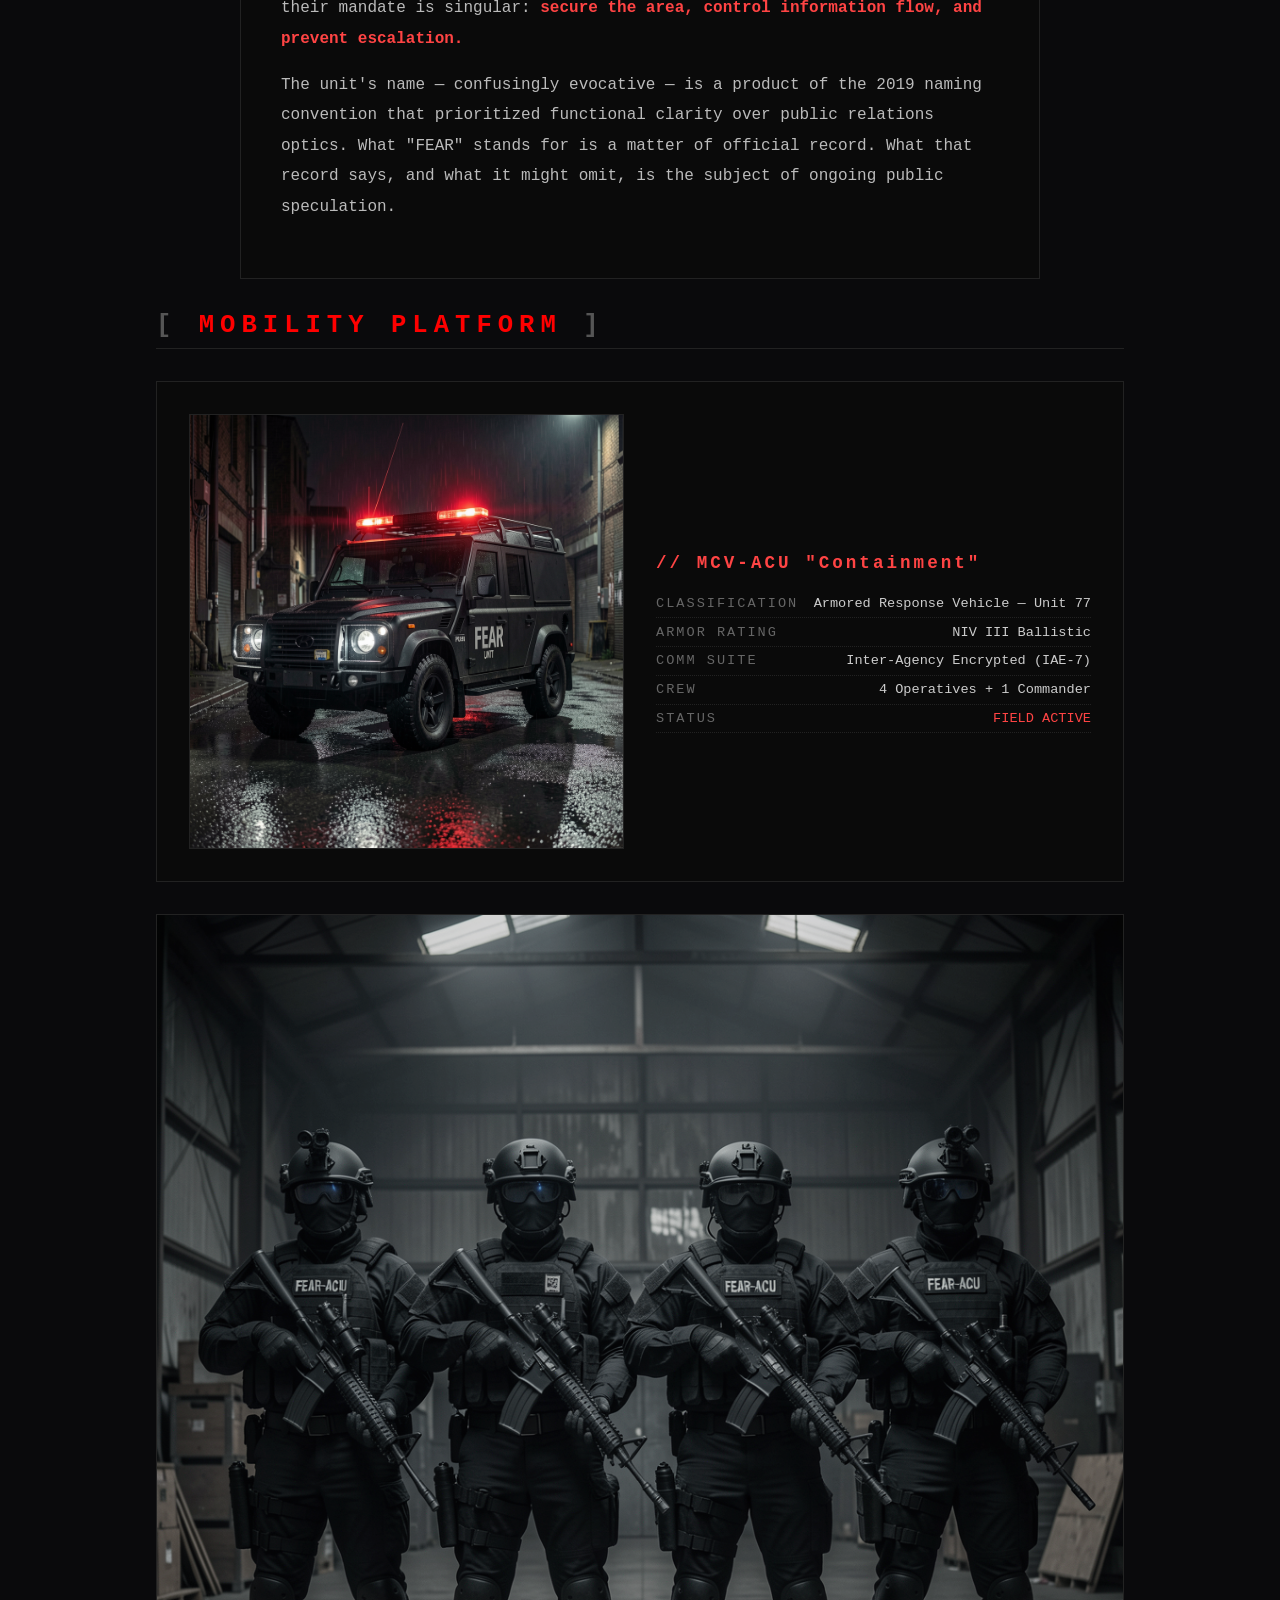
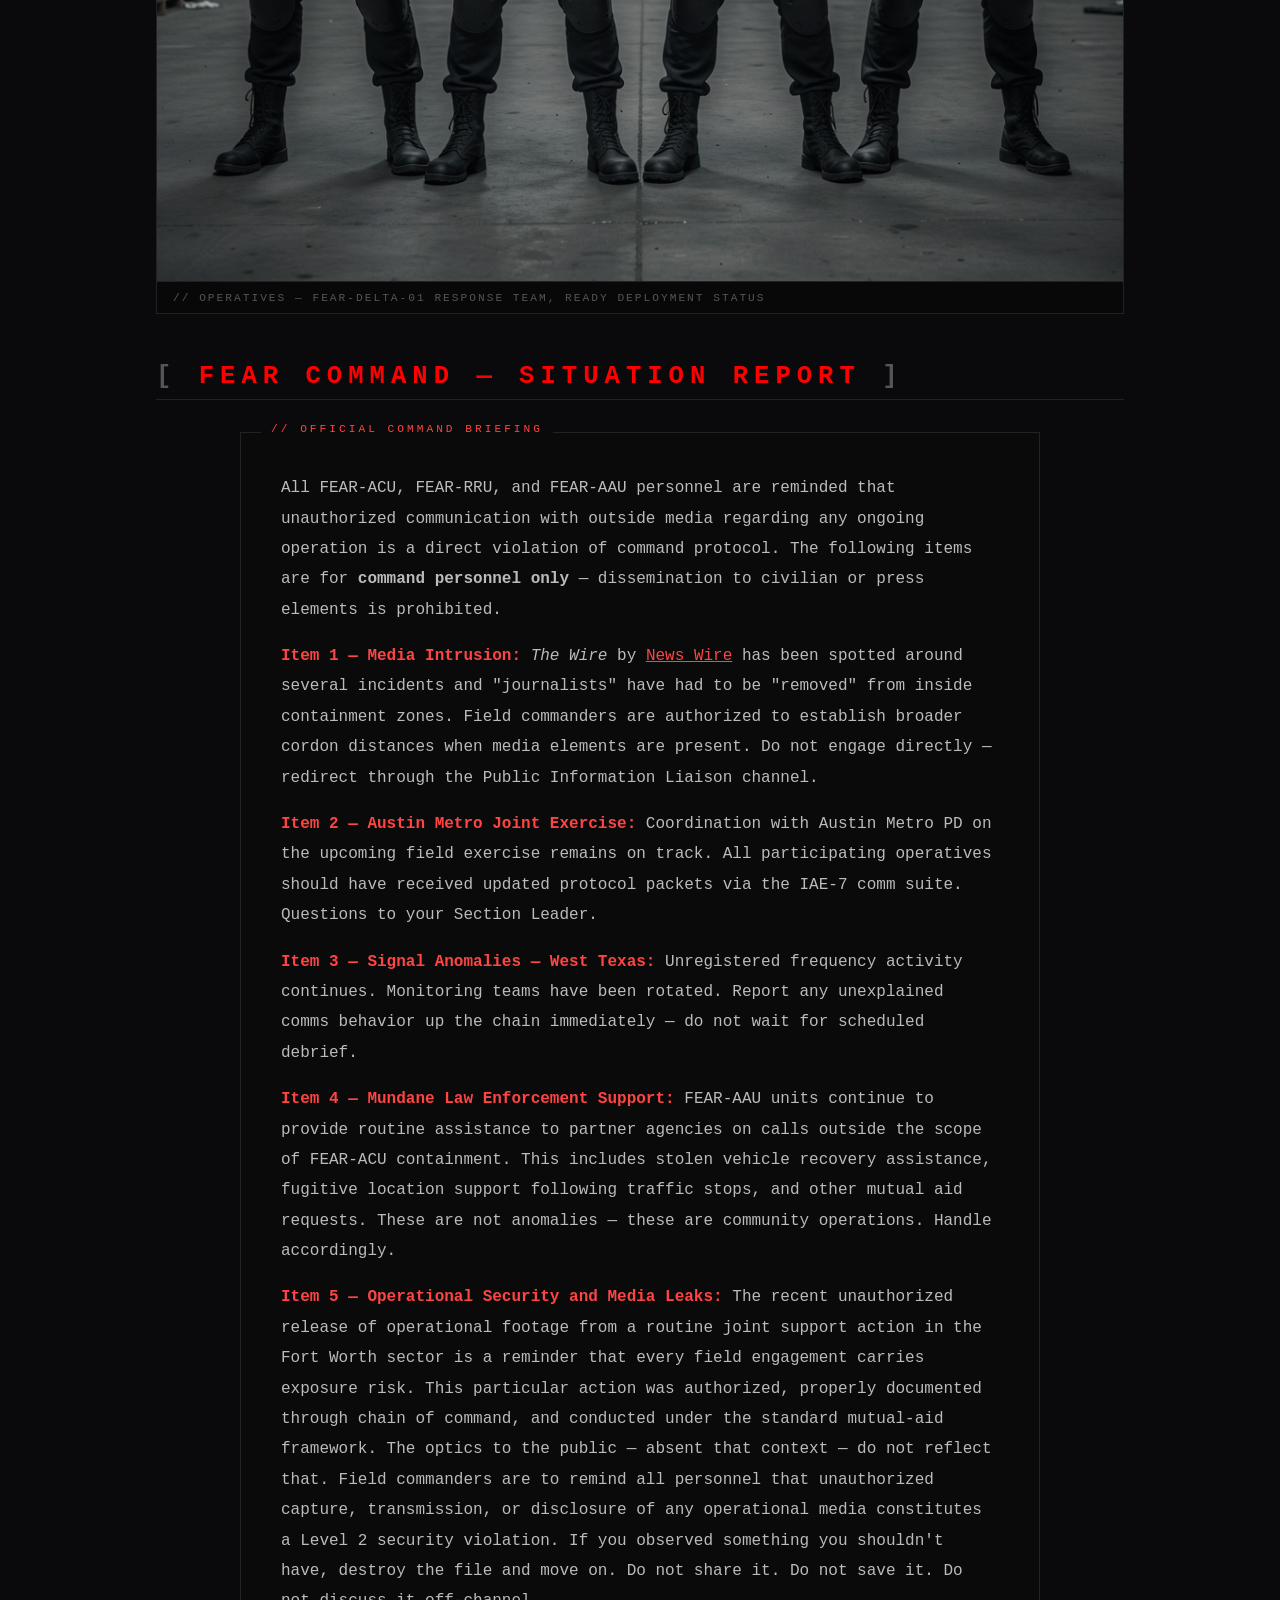
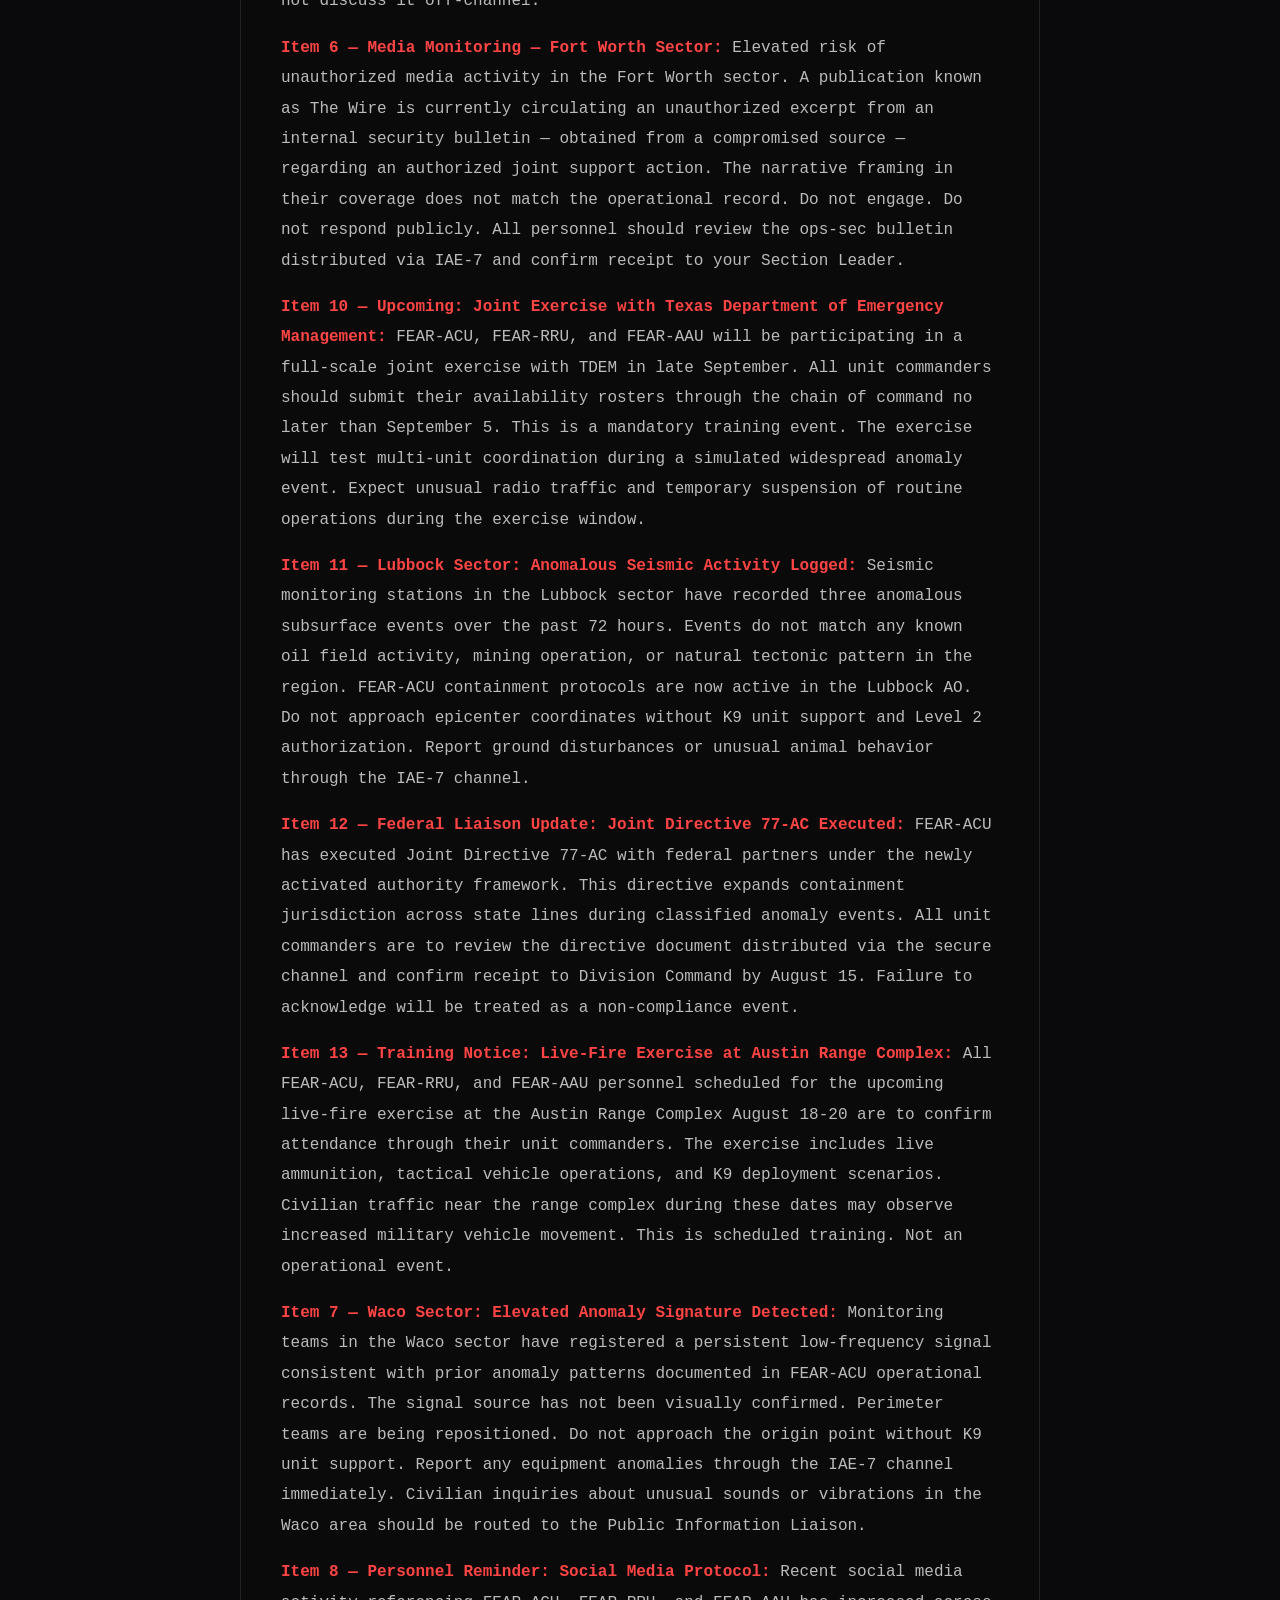
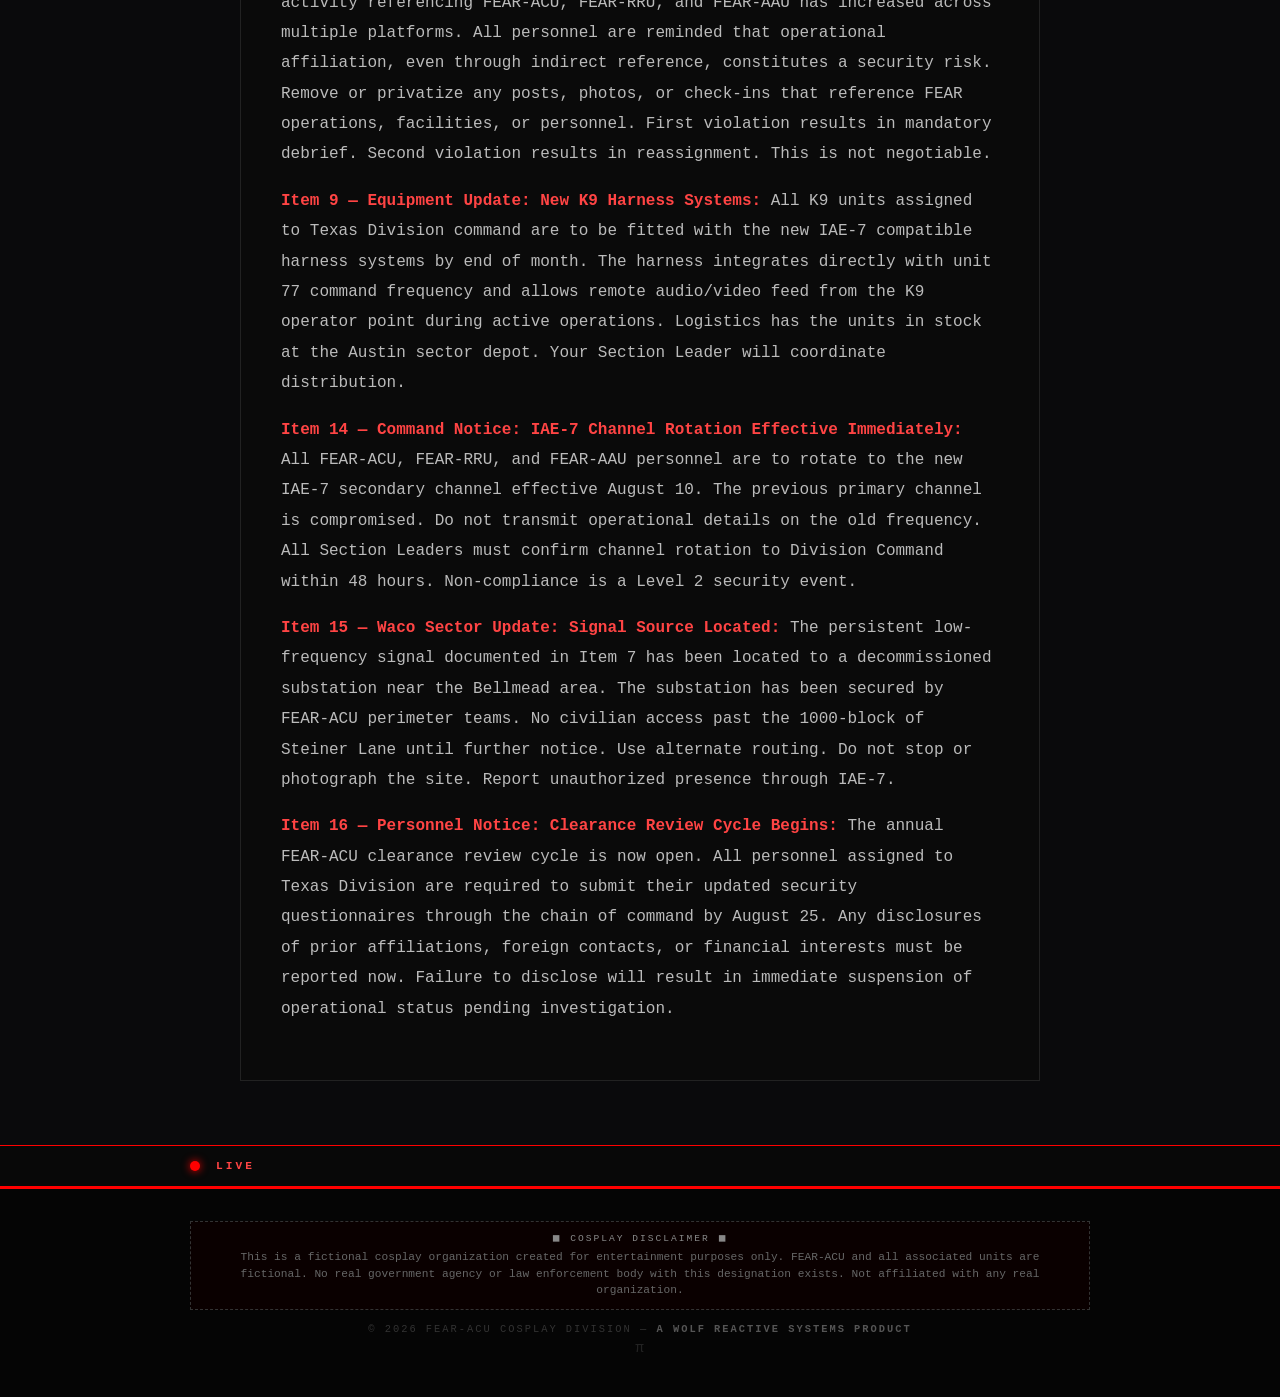
==== commit d8f202a1: "Auto-publish: Items 14-16 (channel rotation, Waco update, clearance review)" ====
--- a/index.html
+++ b/index.html
@@ -165,6 +165,18 @@
 <p>
     <strong style="color:#ff4444;">Item 9 — Equipment Update: New K9 Harness Systems:</strong>
     All K9 units assigned to Texas Division command are to be fitted with the new IAE-7 compatible harness systems by end of month. The harness integrates directly with unit 77 command frequency and allows remote audio/video feed from the K9 operator point during active operations. Logistics has the units in stock at the Austin sector depot. Your Section Leader will coordinate distribution.
+</p>
+
+<p>
+    <strong style="color:#ff4444;">Item 14 — Command Notice: IAE-7 Channel Rotation Effective Immediately:</strong> All FEAR-ACU, FEAR-RRU, and FEAR-AAU personnel are to rotate to the new IAE-7 secondary channel effective August 10. The previous primary channel is compromised. Do not transmit operational details on the old frequency. All Section Leaders must confirm channel rotation to Division Command within 48 hours. Non-compliance is a Level 2 security event.
+</p>
+
+<p>
+    <strong style="color:#ff4444;">Item 15 — Waco Sector Update: Signal Source Located:</strong> The persistent low-frequency signal documented in Item 7 has been located to a decommissioned substation near the Bellmead area. The substation has been secured by FEAR-ACU perimeter teams. No civilian access past the 1000-block of Steiner Lane until further notice. Use alternate routing. Do not stop or photograph the site. Report unauthorized presence through IAE-7.
+</p>
+
+<p>
+    <strong style="color:#ff4444;">Item 16 — Personnel Notice: Clearance Review Cycle Begins:</strong> The annual FEAR-ACU clearance review cycle is now open. All personnel assigned to Texas Division are required to submit their updated security questionnaires through the chain of command by August 25. Any disclosures of prior affiliations, foreign contacts, or financial interests must be reported now. Failure to disclose will result in immediate suspension of operational status pending investigation.
 </p>
 
             </div>
